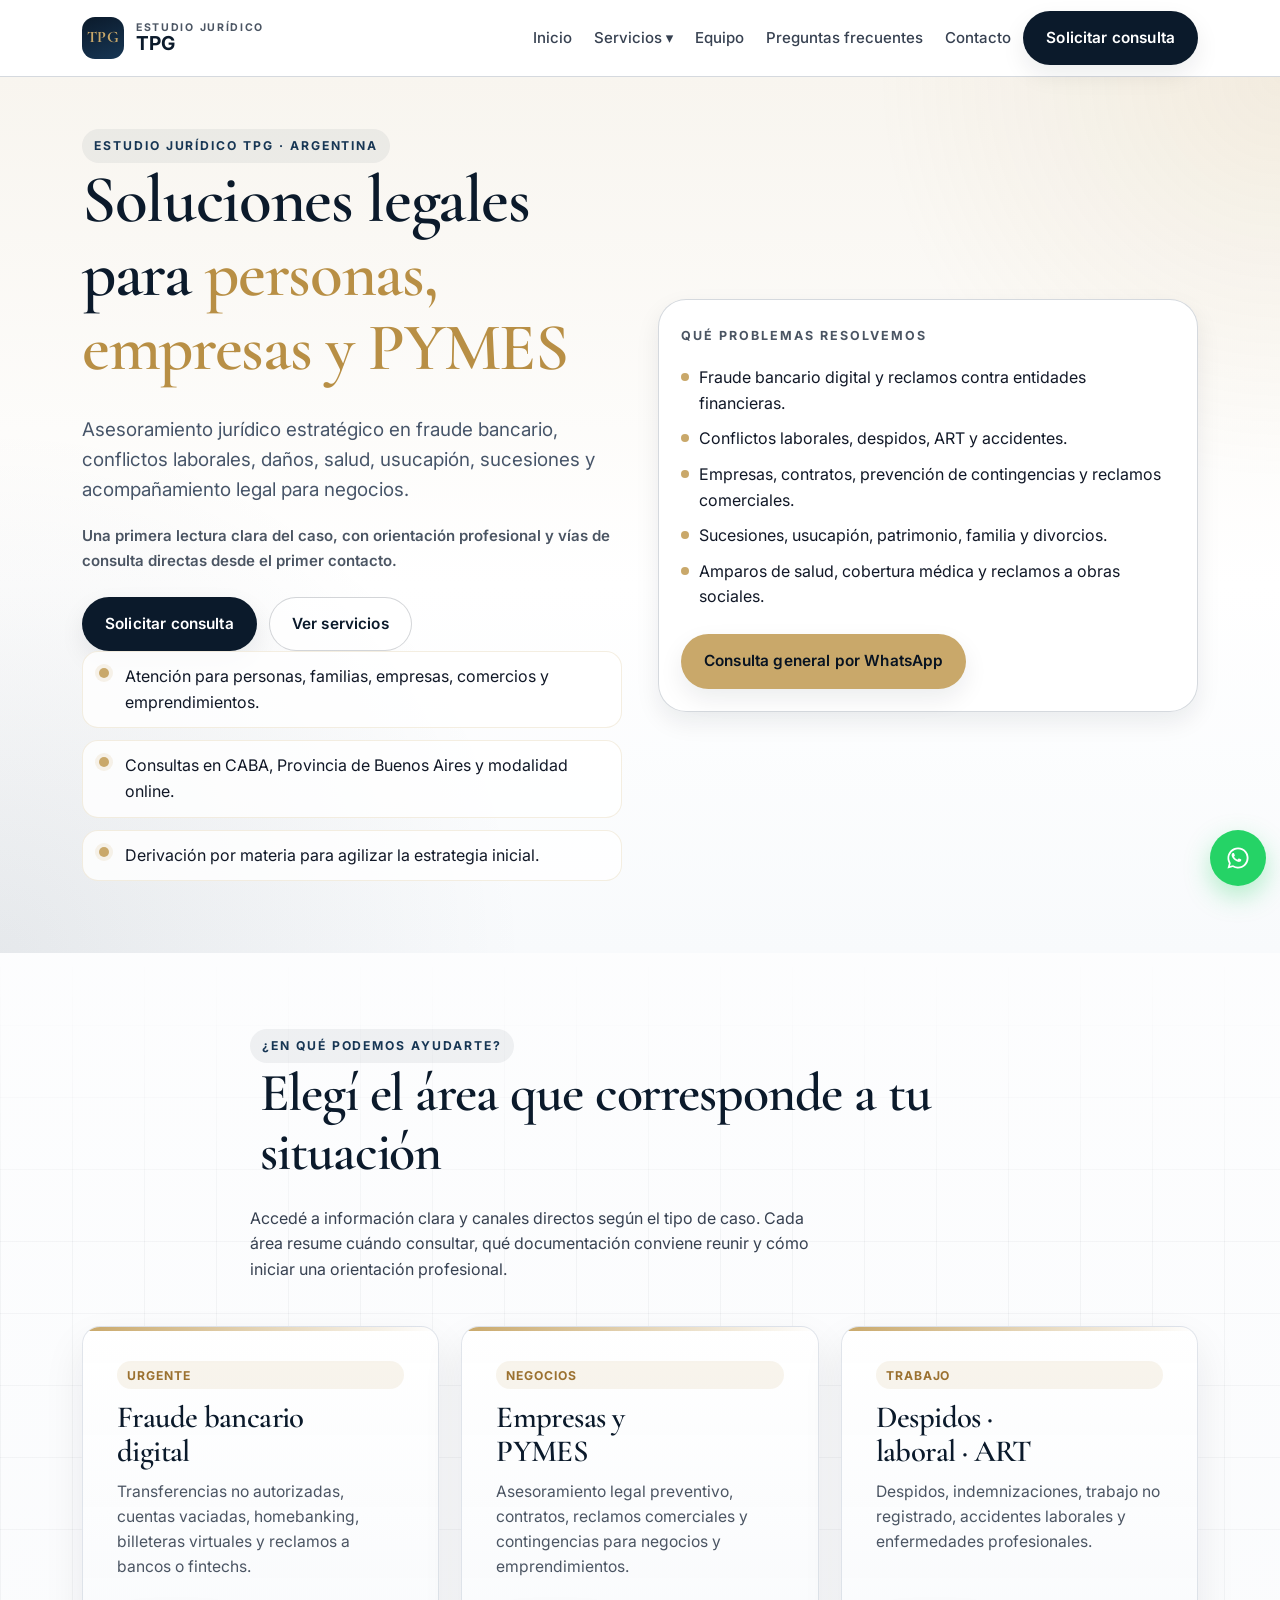
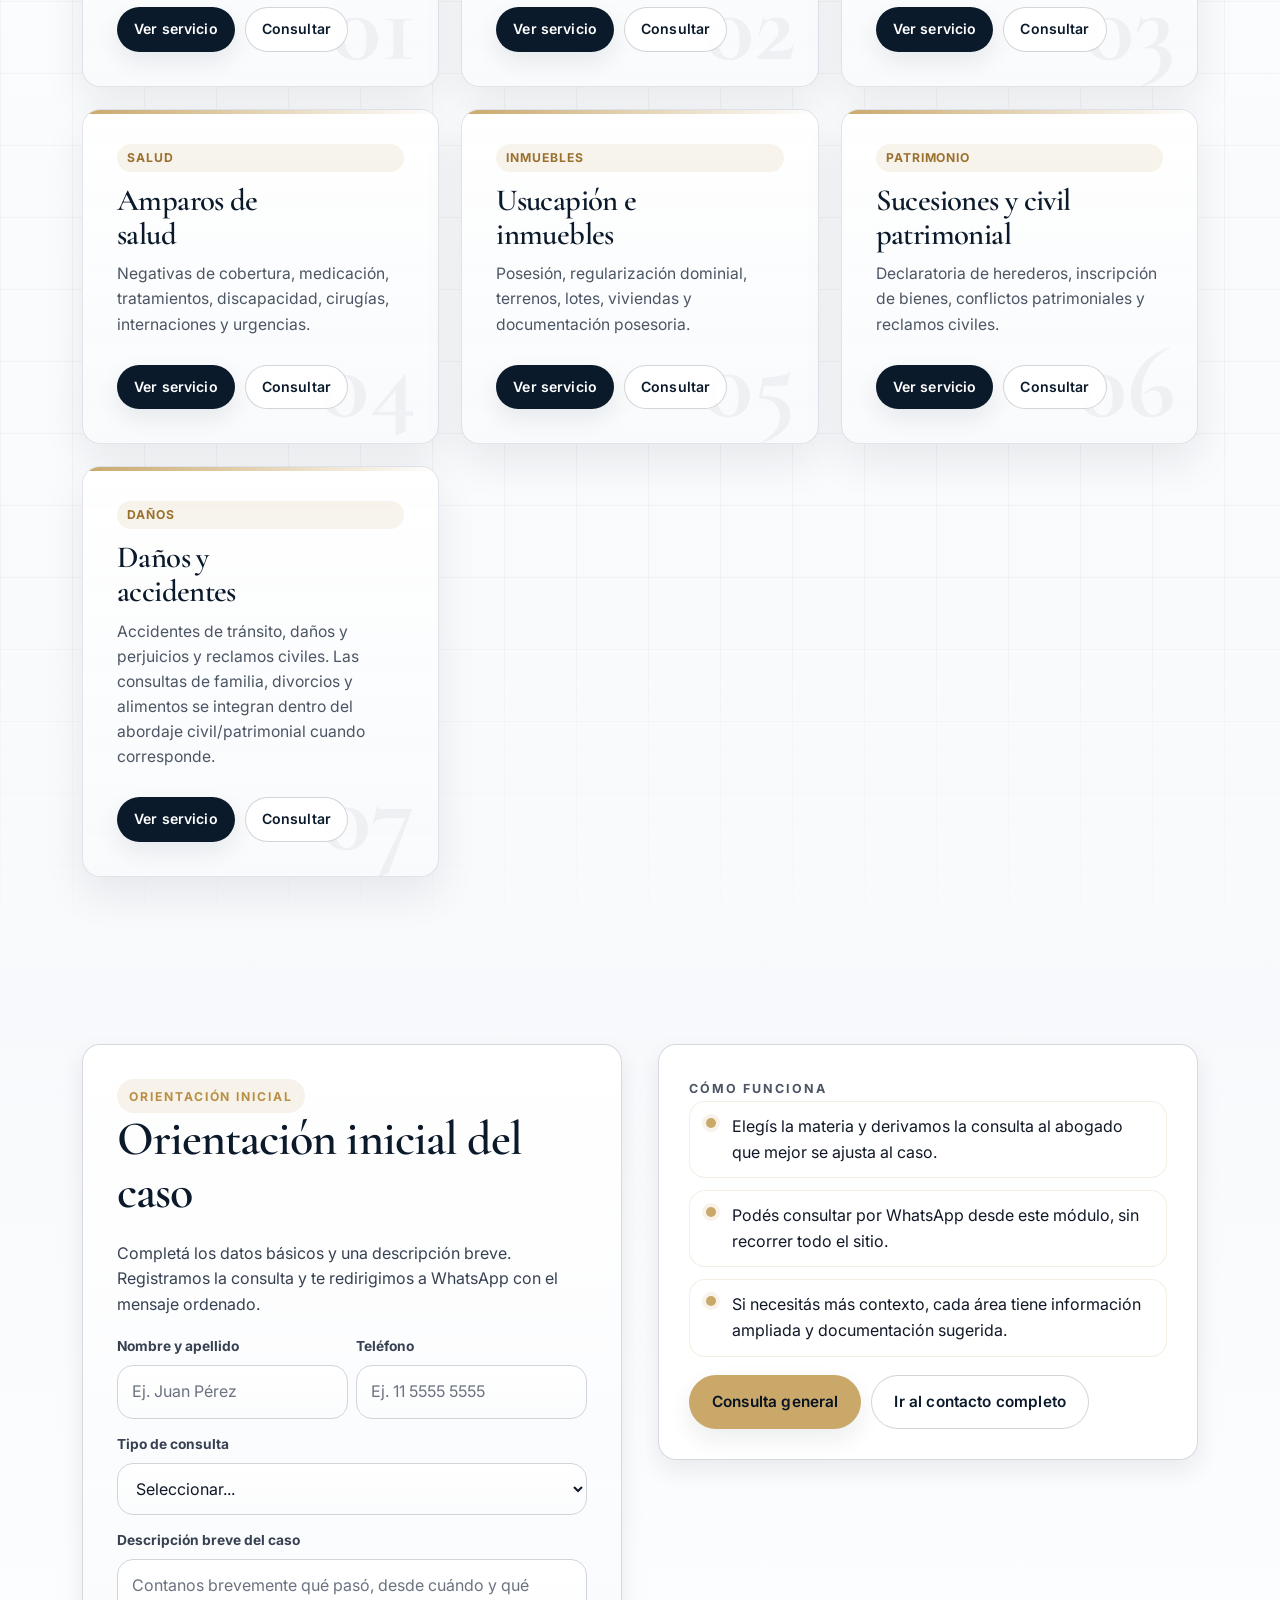
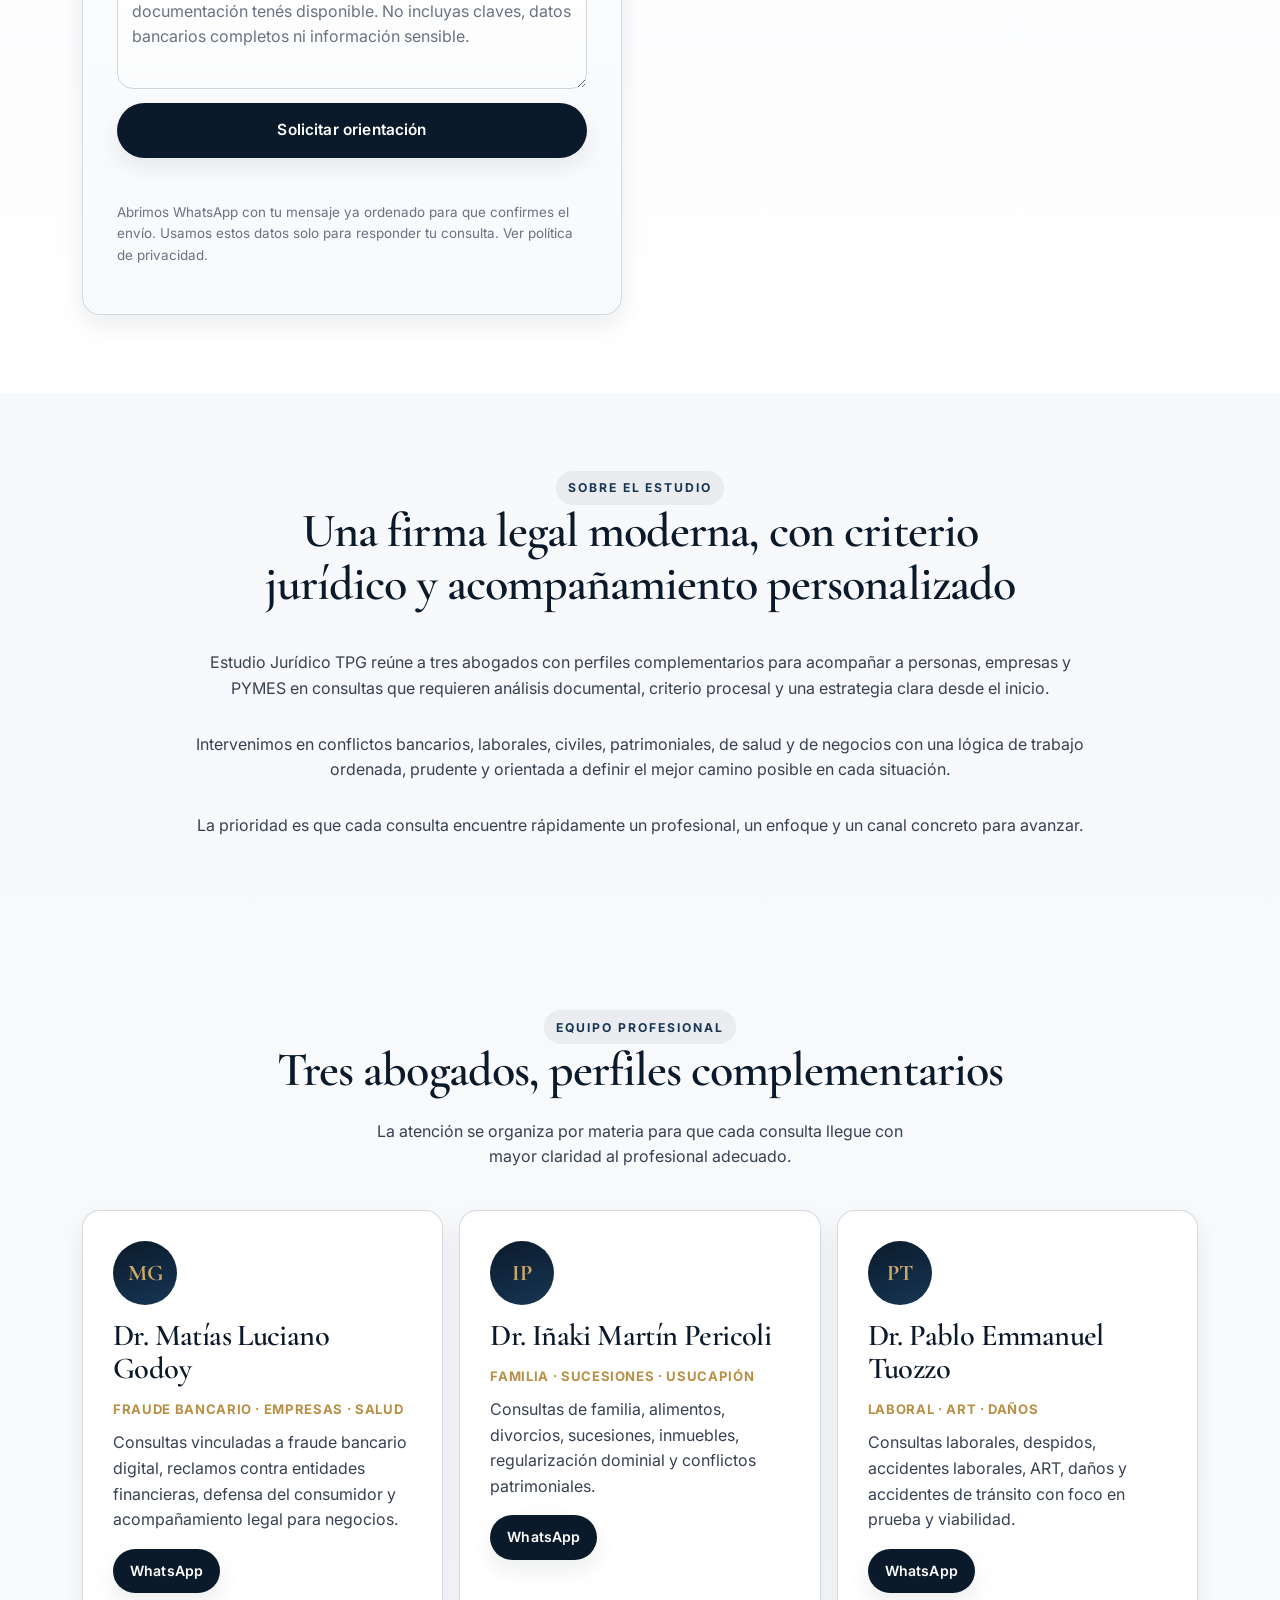
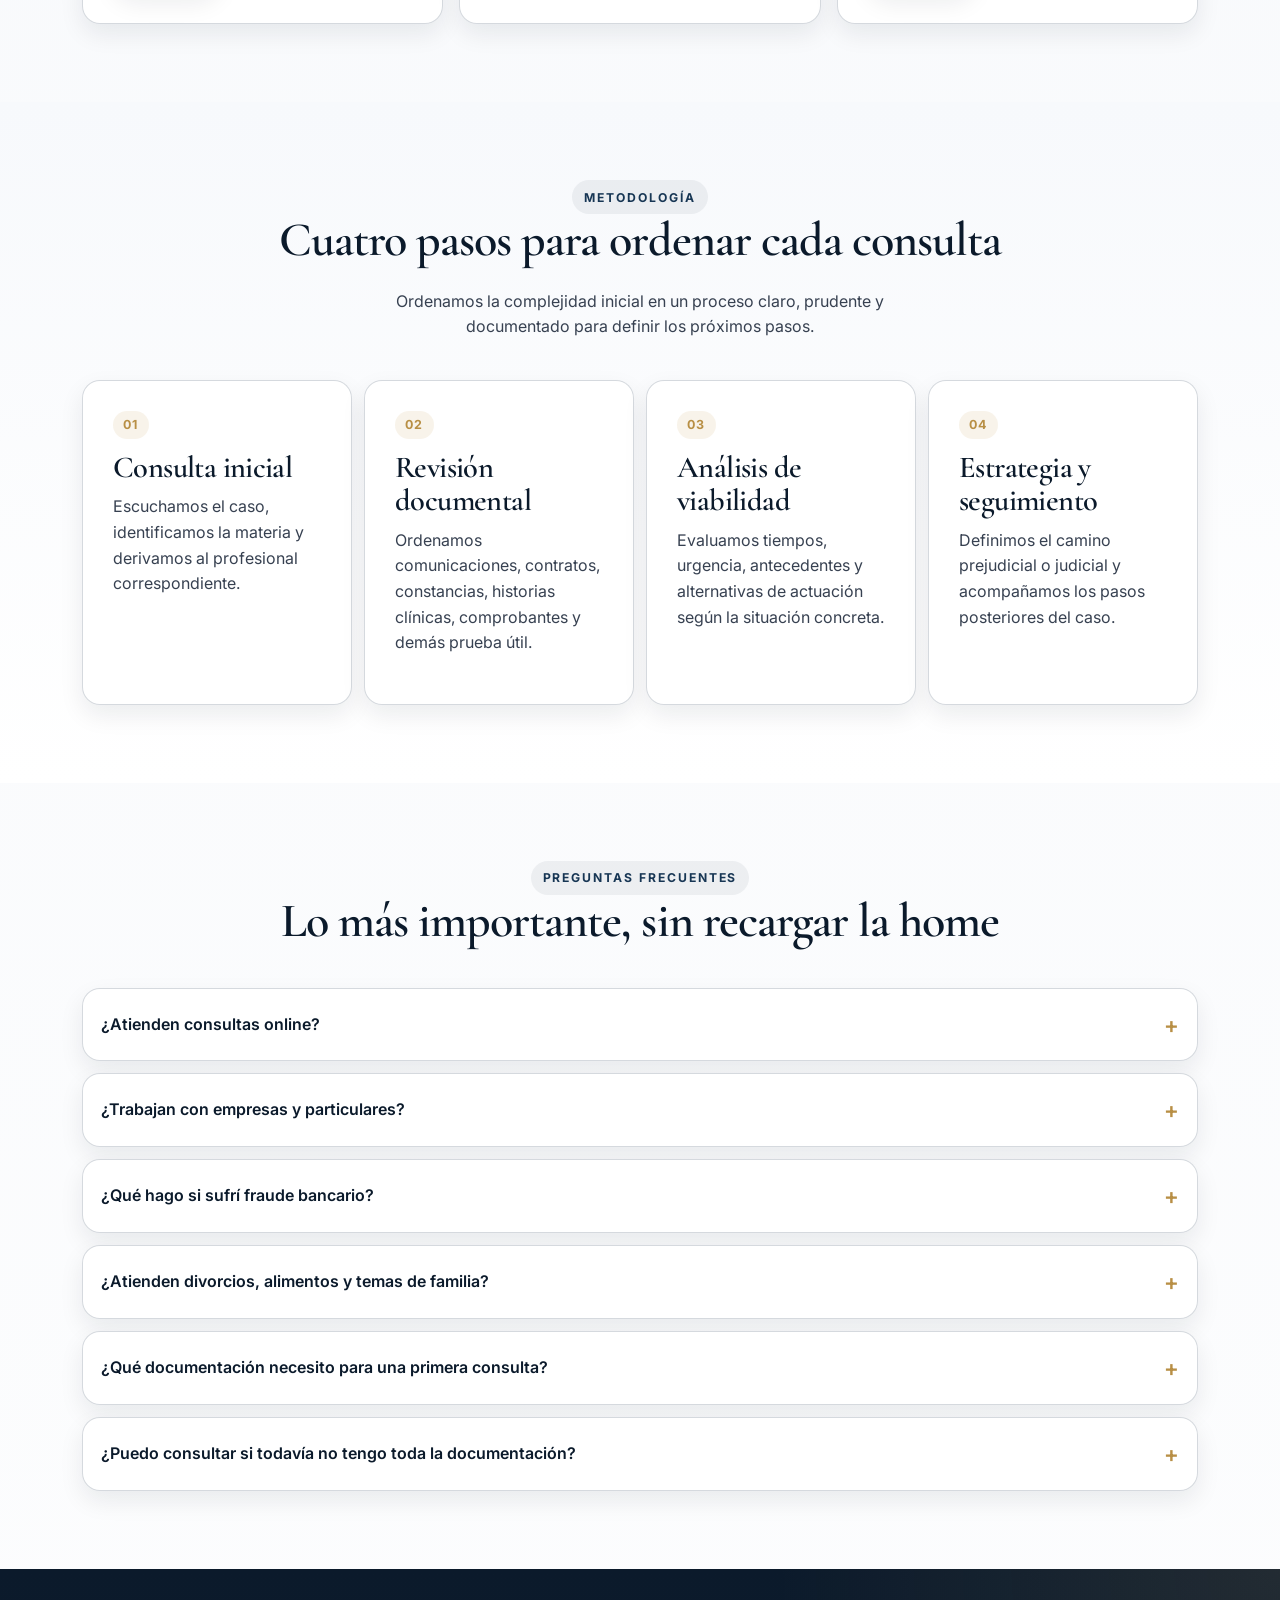
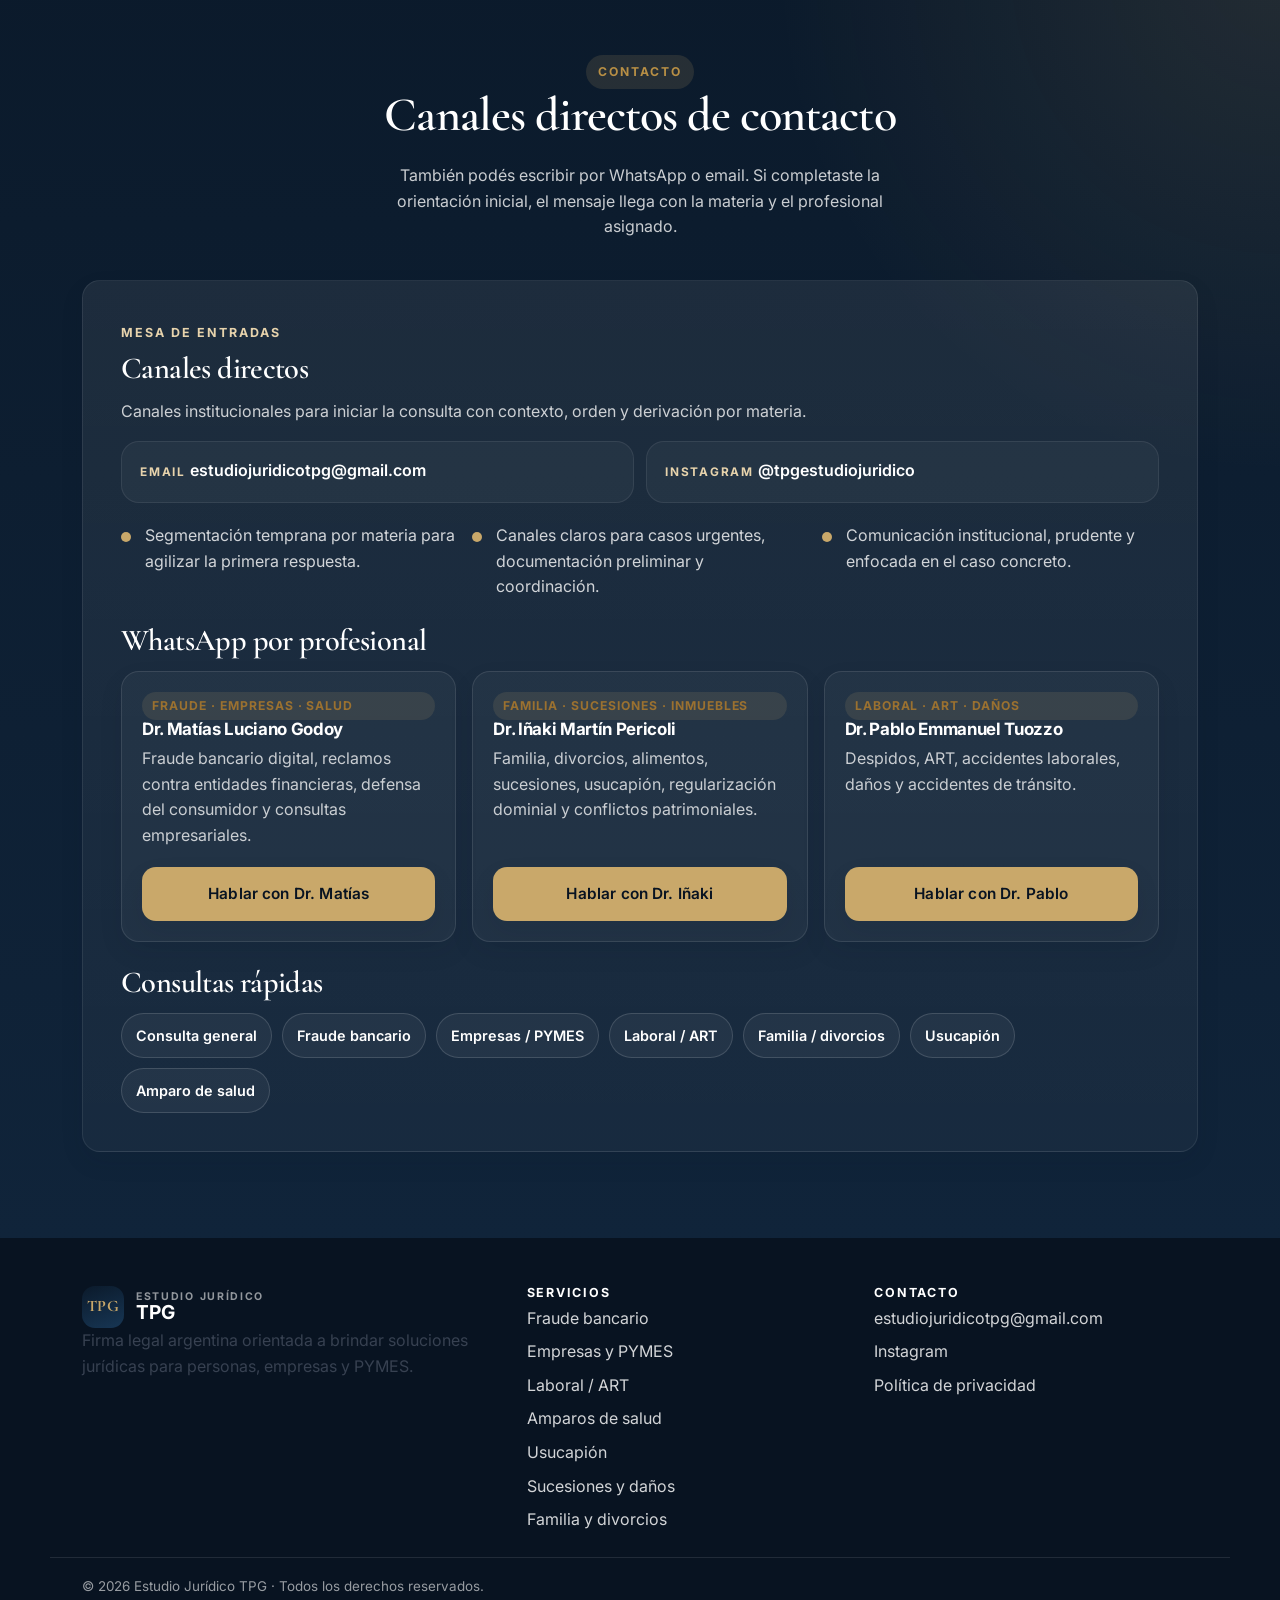
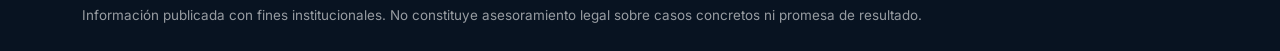
==== index.html @ 9a14d8e8 "Fix Pablo Tuozzo WhatsApp number" ====
<!doctype html>
<html lang="es-AR">
<head>
  <meta charset="utf-8" />
  <meta name="viewport" content="width=device-width, initial-scale=1, viewport-fit=cover" />
  <meta name="theme-color" content="#0b1a2b" />

  <title>Estudio Jurídico TPG | Soluciones legales para personas, empresas y PYMES</title>
  <meta name="description" content="Asesoramiento jurídico estratégico para empresas, fraude bancario digital, laboral, ART, salud, usucapión, sucesiones, daños y conflictos patrimoniales. Consultas por WhatsApp y formulario." />
  <link rel="canonical" href="https://www.estudiojuridicotpg.com.ar/" />

  <meta property="og:type" content="website" />
  <meta property="og:title" content="Estudio Jurídico TPG | Soluciones legales para personas, empresas y PYMES" />
  <meta property="og:description" content="Asesoramiento jurídico estratégico en fraude bancario, conflictos laborales, daños, salud, usucapión, sucesiones y acompañamiento legal para negocios." />
  <meta property="og:url" content="https://www.estudiojuridicotpg.com.ar/" />
  <meta property="og:site_name" content="Estudio Jurídico TPG" />
  <meta property="og:locale" content="es_AR" />
  <meta property="og:image" content="https://www.estudiojuridicotpg.com.ar/og-image.png" />
  <meta property="og:image:alt" content="Estudio Jurídico TPG, soluciones legales para personas, empresas y PYMES." />

  <meta name="twitter:card" content="summary_large_image" />
  <meta name="twitter:title" content="Estudio Jurídico TPG" />
  <meta name="twitter:description" content="Soluciones legales para personas, empresas y PYMES con atención clara y estratégica." />
  <meta name="twitter:image" content="https://www.estudiojuridicotpg.com.ar/og-image.png" />

  <link rel="icon" href="data:image/svg+xml,%3Csvg xmlns='http://www.w3.org/2000/svg' viewBox='0 0 64 64'%3E%3Crect width='64' height='64' rx='12' fill='%230b1a2b'/%3E%3Ctext x='50%25' y='54%25' text-anchor='middle' font-family='Georgia,serif' font-weight='700' font-size='28' fill='%23c9a86a'%3ETPG%3C/text%3E%3C/svg%3E" />

  <link rel="preconnect" href="https://fonts.googleapis.com" />
  <link rel="preconnect" href="https://fonts.gstatic.com" crossorigin />
  <link href="https://fonts.googleapis.com/css2?family=Cormorant+Garamond:wght@500;600;700&family=Inter:wght@400;500;600;700&display=swap" rel="stylesheet" />
  <link rel="stylesheet" href="styles.css" />

  <script type="application/ld+json">
  {
    "@context": "https://schema.org",
    "@type": "LegalService",
    "name": "Estudio Jurídico TPG",
    "url": "https://www.estudiojuridicotpg.com.ar/",
    "description": "Asesoramiento jurídico estratégico para personas, empresas y PYMES en fraude bancario digital, laboral, daños, salud, sucesiones, usucapión y conflictos patrimoniales.",
    "email": "estudiojuridicotpg@gmail.com",
    "telephone": "+5491155857623",
    "image": "https://www.estudiojuridicotpg.com.ar/og-image.png",
    "areaServed": [
      { "@type": "AdministrativeArea", "name": "Ciudad Autónoma de Buenos Aires" },
      { "@type": "AdministrativeArea", "name": "Provincia de Buenos Aires" }
    ],
    "sameAs": [
      "https://www.instagram.com/tpgestudiojuridico/",
      "https://www.instagram.com/dr.matiasgodoy/",
      "https://www.instagram.com/lexjuris.asociados/"
    ],
    "knowsAbout": [
      "Asesoramiento legal a empresas y PYMES",
      "Fraude bancario digital",
      "Laboral y ART",
      "Daños y perjuicios",
      "Accidentes de tránsito",
      "Sucesiones",
      "Usucapión",
      "Regularización dominial",
      "Amparos de salud",
      "Derecho civil patrimonial",
      "Derecho de familia",
      "Divorcios",
      "Régimen de alimentos"
    ],
    "employee": [
      {
        "@type": "Person",
        "name": "Matías Luciano Godoy",
        "jobTitle": "Abogado",
        "telephone": "+5491155857623"
      },
      {
        "@type": "Person",
        "name": "Iñaki Martín Pericoli",
        "jobTitle": "Abogado",
        "telephone": "+5491160231009"
      },
      {
        "@type": "Person",
        "name": "Pablo Emmanuel Tuozzo",
        "jobTitle": "Abogado",
        "telephone": "+5491154825455"
      }
    ]
  }
  </script>

  <script type="application/ld+json">
  {
    "@context": "https://schema.org",
    "@type": "FAQPage",
    "mainEntity": [
      {
        "@type": "Question",
        "name": "¿Atienden consultas online?",
        "acceptedAnswer": {
          "@type": "Answer",
          "text": "Sí. El estudio atiende consultas online para evaluar la situación, ordenar la documentación inicial y definir los pasos siguientes según cada caso."
        }
      },
      {
        "@type": "Question",
        "name": "¿Trabajan con empresas y particulares?",
        "acceptedAnswer": {
          "@type": "Answer",
          "text": "Sí. Estudio Jurídico TPG acompaña a empresas, PYMES, emprendedores y particulares en conflictos patrimoniales, bancarios, laborales, de salud y civiles."
        }
      },
      {
        "@type": "Question",
        "name": "¿Puedo consultar si me vaciaron la cuenta o tuve transferencias no autorizadas?",
        "acceptedAnswer": {
          "@type": "Answer",
          "text": "Sí. En casos de fraude bancario digital conviene actuar con rapidez, preservar evidencia y revisar la estrategia de reclamo según la entidad interviniente."
        }
      },
      {
        "@type": "Question",
        "name": "¿Qué documentación conviene reunir para una primera consulta?",
        "acceptedAnswer": {
          "@type": "Answer",
          "text": "Depende de la materia. En general conviene reunir constancias, comunicaciones, recibos, contratos, historias clínicas, resúmenes bancarios, fotos, presupuestos y cualquier prueba útil para reconstruir los hechos."
        }
      },
      {
        "@type": "Question",
        "name": "¿Atienden temas de familia, divorcios y alimentos?",
        "acceptedAnswer": {
          "@type": "Answer",
          "text": "Sí. El estudio interviene en divorcios, régimen de alimentos, cuidado personal, régimen de comunicación y conflictos patrimoniales vinculados a relaciones familiares."
        }
      },
      {
        "@type": "Question",
        "name": "¿Cómo se inicia una consulta?",
        "acceptedAnswer": {
          "@type": "Answer",
          "text": "Podés escribir por WhatsApp o completar la orientación inicial del caso. El estudio deriva cada consulta al profesional que mejor se ajusta a la materia."
        }
      }
    ]
  }
  </script>
</head>
<body>
  <a class="skip-link" href="#main">Saltar al contenido</a>

  <header class="site-header" id="top">
    <div class="container header__inner">
      <a href="/" class="brand" aria-label="Estudio Jurídico TPG - Inicio">
        <span class="brand__mark" aria-hidden="true">TPG</span>
        <span class="brand__text">
          <strong>Estudio Jurídico</strong>
          <em>TPG</em>
        </span>
      </a>

      <nav class="nav" aria-label="Navegación principal">
        <ul class="nav__list">
          <li><a href="/">Inicio</a></li>
          <li class="has-dropdown">
            <a href="#servicios" aria-haspopup="true">Servicios <span aria-hidden="true">▾</span></a>
            <ul class="dropdown" role="menu">
              <li><a href="/fraude-bancario.html" role="menuitem">Fraude bancario</a></li>
              <li><a href="/empresas.html" role="menuitem">Empresas y PYMES</a></li>
              <li><a href="/laboral-art.html" role="menuitem">Laboral / ART</a></li>
              <li><a href="/amparos-salud.html" role="menuitem">Amparos de salud</a></li>
              <li><a href="/usucapion.html" role="menuitem">Usucapión</a></li>
              <li><a href="/sucesiones-danos.html" role="menuitem">Sucesiones y daños</a></li>
              <li><a href="/familia-divorcios.html" role="menuitem">Familia y divorcios</a></li>
            </ul>
          </li>
          <li><a href="#equipo">Equipo</a></li>
          <li><a href="#faq">Preguntas frecuentes</a></li>
          <li><a href="#contacto">Contacto</a></li>
        </ul>
      </nav>

      <a class="btn btn--primary header__cta" href="#consulta-rapida">Solicitar consulta</a>

      <button class="nav__toggle" id="navToggle" aria-controls="mobileNav" aria-expanded="false" aria-label="Abrir menú">
        <span></span><span></span><span></span>
      </button>
    </div>

    <button class="mobile-nav__backdrop" id="mobileNavBackdrop" hidden tabindex="-1" aria-hidden="true"></button>

    <div class="mobile-nav" id="mobileNav" hidden role="dialog" aria-modal="true" aria-label="Menú principal móvil">
      <div class="mobile-nav__head">
        <p class="mobile-nav__eyebrow">Navegación</p>
        <button class="mobile-nav__close" id="mobileNavClose" type="button" aria-label="Cerrar menú">
          <span aria-hidden="true">×</span>
        </button>
      </div>
      <ul class="mobile-nav__list">
        <li><a href="/">Inicio</a></li>
        <li><a href="#servicios">Servicios</a></li>
        <li><a href="/fraude-bancario.html">Fraude bancario</a></li>
        <li><a href="/empresas.html">Empresas</a></li>
        <li><a href="/laboral-art.html">Laboral / ART</a></li>
        <li><a href="/amparos-salud.html">Salud</a></li>
        <li><a href="#equipo">Equipo</a></li>
        <li><a href="#faq">Preguntas frecuentes</a></li>
        <li><a href="#contacto">Contacto</a></li>
      </ul>
      <div class="mobile-nav__actions">
        <a class="btn btn--primary btn--block" href="#consulta-rapida">Solicitar consulta</a>
        <a class="btn btn--ghost btn--block" href="https://wa.me/5491155857623?text=Hola%2C%20quiero%20hacer%20una%20consulta%20general%20con%20Estudio%20Jur%C3%ADdico%20TPG." target="_blank" rel="noopener">WhatsApp general</a>
      </div>
    </div>
  </header>

  <main id="main">
    <section class="hero" aria-labelledby="hero-title">
      <div class="hero__bg" aria-hidden="true"></div>
      <div class="container hero__grid">
        <div class="hero__content reveal">
          <span class="eyebrow">Estudio Jurídico TPG · Argentina</span>
          <h1 id="hero-title" class="display">Soluciones legales para <span class="accent">personas, empresas y PYMES</span></h1>
          <p class="lead">Asesoramiento jurídico estratégico en fraude bancario, conflictos laborales, daños, salud, usucapión, sucesiones y acompañamiento legal para negocios.</p>
          <p class="hero__context">Una primera lectura clara del caso, con orientación profesional y vías de consulta directas desde el primer contacto.</p>
          <div class="hero__cta">
            <a class="btn btn--primary" href="#consulta-rapida">Solicitar consulta</a>
            <a class="btn btn--ghost" href="#servicios">Ver servicios</a>
          </div>
          <ul class="hero__points" aria-label="Puntos de valor del estudio">
            <li>Atención para personas, familias, empresas, comercios y emprendimientos.</li>
            <li>Consultas en CABA, Provincia de Buenos Aires y modalidad online.</li>
            <li>Derivación por materia para agilizar la estrategia inicial.</li>
          </ul>
        </div>

        <aside class="hero__card reveal" aria-label="Áreas principales del estudio">
          <span class="card__title">Qué problemas resolvemos</span>
          <ul class="card__list">
            <li><span class="dot"></span> Fraude bancario digital y reclamos contra entidades financieras.</li>
            <li><span class="dot"></span> Conflictos laborales, despidos, ART y accidentes.</li>
            <li><span class="dot"></span> Empresas, contratos, prevención de contingencias y reclamos comerciales.</li>
            <li><span class="dot"></span> Sucesiones, usucapión, patrimonio, familia y divorcios.</li>
            <li><span class="dot"></span> Amparos de salud, cobertura médica y reclamos a obras sociales.</li>
          </ul>
          <div class="hero__cta">
            <a class="btn btn--gold btn--block" href="https://wa.me/5491155857623?text=Hola%2C%20quiero%20hacer%20una%20consulta%20general%20con%20Estudio%20Jur%C3%ADdico%20TPG." target="_blank" rel="noopener">Consulta general por WhatsApp</a>
          </div>
        </aside>
      </div>
    </section>

    <section id="servicios" class="section" aria-labelledby="segment-title">
      <div class="container">
        <header class="section__header reveal">
          <span class="eyebrow">¿En qué podemos ayudarte?</span>
          <h2 id="segment-title">Elegí el área que corresponde a tu situación</h2>
          <p>Accedé a información clara y canales directos según el tipo de caso. Cada área resume cuándo consultar, qué documentación conviene reunir y cómo iniciar una orientación profesional.</p>
        </header>

        <div class="segment-grid">
          <article class="segment-card reveal">
            <span class="service-card__meta">Urgente</span>
            <h3>Fraude bancario digital</h3>
            <p>Transferencias no autorizadas, cuentas vaciadas, homebanking, billeteras virtuales y reclamos a bancos o fintechs.</p>
            <div class="segment-card__actions">
              <a class="btn btn--primary btn--sm" href="/fraude-bancario.html">Ver servicio</a>
              <a class="btn btn--ghost btn--sm" href="https://wa.me/5491155857623?text=Hola%2C%20quiero%20hacer%20una%20consulta%20por%20fraude%20bancario%20digital%20con%20Estudio%20Jur%C3%ADdico%20TPG." target="_blank" rel="noopener">Consultar</a>
            </div>
          </article>

          <article class="segment-card reveal">
            <span class="service-card__meta">Negocios</span>
            <h3>Empresas y PYMES</h3>
            <p>Asesoramiento legal preventivo, contratos, reclamos comerciales y contingencias para negocios y emprendimientos.</p>
            <div class="segment-card__actions">
              <a class="btn btn--primary btn--sm" href="/empresas.html">Ver servicio</a>
              <a class="btn btn--ghost btn--sm" href="https://wa.me/5491155857623?text=Hola%2C%20quiero%20hacer%20una%20consulta%20por%20asesoramiento%20legal%20para%20empresa%20o%20PYME." target="_blank" rel="noopener">Consultar</a>
            </div>
          </article>

          <article class="segment-card reveal">
            <span class="service-card__meta">Trabajo</span>
            <h3>Despidos · laboral · ART</h3>
            <p>Despidos, indemnizaciones, trabajo no registrado, accidentes laborales y enfermedades profesionales.</p>
            <div class="segment-card__actions">
              <a class="btn btn--primary btn--sm" href="/laboral-art.html">Ver servicio</a>
              <a class="btn btn--ghost btn--sm" href="https://wa.me/5491154825455?text=Hola%2C%20quiero%20hacer%20una%20consulta%20por%20laboral%2C%20despido%20o%20ART%20con%20Estudio%20Jur%C3%ADdico%20TPG." target="_blank" rel="noopener">Consultar</a>
            </div>
          </article>

          <article class="segment-card reveal">
            <span class="service-card__meta">Salud</span>
            <h3>Amparos de salud</h3>
            <p>Negativas de cobertura, medicación, tratamientos, discapacidad, cirugías, internaciones y urgencias.</p>
            <div class="segment-card__actions">
              <a class="btn btn--primary btn--sm" href="/amparos-salud.html">Ver servicio</a>
              <a class="btn btn--ghost btn--sm" href="https://wa.me/5491155857623?text=Hola%2C%20quiero%20hacer%20una%20consulta%20por%20amparo%20de%20salud%20con%20Estudio%20Jur%C3%ADdico%20TPG." target="_blank" rel="noopener">Consultar</a>
            </div>
          </article>

          <article class="segment-card reveal">
            <span class="service-card__meta">Inmuebles</span>
            <h3>Usucapión e inmuebles</h3>
            <p>Posesión, regularización dominial, terrenos, lotes, viviendas y documentación posesoria.</p>
            <div class="segment-card__actions">
              <a class="btn btn--primary btn--sm" href="/usucapion.html">Ver servicio</a>
              <a class="btn btn--ghost btn--sm" href="https://wa.me/5491160231009?text=Hola%2C%20quiero%20hacer%20una%20consulta%20por%20usucapi%C3%B3n%20o%20inmuebles%20con%20Estudio%20Jur%C3%ADdico%20TPG." target="_blank" rel="noopener">Consultar</a>
            </div>
          </article>

          <article class="segment-card reveal">
            <span class="service-card__meta">Patrimonio</span>
            <h3>Sucesiones y civil patrimonial</h3>
            <p>Declaratoria de herederos, inscripción de bienes, conflictos patrimoniales y reclamos civiles.</p>
            <div class="segment-card__actions">
              <a class="btn btn--primary btn--sm" href="/sucesiones-danos.html">Ver servicio</a>
              <a class="btn btn--ghost btn--sm" href="https://wa.me/5491160231009?text=Hola%2C%20quiero%20hacer%20una%20consulta%20por%20sucesiones%20o%20tema%20patrimonial%20con%20Estudio%20Jur%C3%ADdico%20TPG." target="_blank" rel="noopener">Consultar</a>
            </div>
          </article>

          <article class="segment-card reveal">
            <span class="service-card__meta">Daños</span>
            <h3>Daños y accidentes</h3>
            <p>Accidentes de tránsito, daños y perjuicios y reclamos civiles. Las consultas de familia, divorcios y alimentos se integran dentro del abordaje civil/patrimonial cuando corresponde.</p>
            <div class="segment-card__actions">
              <a class="btn btn--primary btn--sm" href="/sucesiones-danos.html">Ver servicio</a>
              <a class="btn btn--ghost btn--sm" href="https://wa.me/5491154825455?text=Hola%2C%20quiero%20hacer%20una%20consulta%20por%20da%C3%B1os%20o%20accidente%20con%20Estudio%20Jur%C3%ADdico%20TPG." target="_blank" rel="noopener">Consultar</a>
            </div>
          </article>
        </div>
      </div>
    </section>

    <section id="consulta-rapida" class="section section--alt" aria-labelledby="quick-form-title">
      <div class="container split">
        <div class="quick-form reveal">
          <div class="quick-form__header">
            <span class="eyebrow eyebrow--gold">Orientación inicial</span>
            <h2 id="quick-form-title">Orientación inicial del caso</h2>
            <p>Completá los datos básicos y una descripción breve. Registramos la consulta y te redirigimos a WhatsApp con el mensaje ordenado.</p>
          </div>

          <form class="js-contact-form" data-origin="Web estudiojuridicotpg.com.ar · orientación inicial" data-require-message="true" aria-label="Orientación inicial del caso">
            <input type="hidden" name="origen" value="Web estudiojuridicotpg.com.ar · orientación inicial" />
            <div class="field-row">
              <div class="field">
                <label for="q-nombre">Nombre y apellido</label>
                <input id="q-nombre" name="nombre" type="text" autocomplete="name" placeholder="Ej. Juan Pérez" required />
              </div>
              <div class="field">
                <label for="q-tel">Teléfono</label>
                <input id="q-tel" name="telefono" type="tel" autocomplete="tel" inputmode="tel" placeholder="Ej. 11 5555 5555" required />
              </div>
            </div>
            <div class="field">
              <label for="q-tipo">Tipo de consulta</label>
              <select id="q-tipo" name="tipo" required>
                <option value="">Seleccionar...</option>
                <option>Fraude bancario</option>
                <option>Empresas / PYMES</option>
                <option>Despidos / laboral / ART</option>
                <option>Amparos de salud</option>
                <option>Usucapión / inmuebles</option>
                <option>Sucesiones / civil patrimonial</option>
                <option>Daños / accidentes</option>
                <option>Familia / divorcios</option>
                <option>Otro</option>
              </select>
            </div>
            <div class="field">
              <label for="q-msg">Descripción breve del caso</label>
              <textarea id="q-msg" name="mensaje" rows="4" placeholder="Contanos brevemente qué pasó, desde cuándo y qué documentación tenés disponible. No incluyas claves, datos bancarios completos ni información sensible." required></textarea>
            </div>
            <button class="btn btn--primary btn--block" type="submit">Solicitar orientación</button>
            <p class="form-status" role="status" aria-live="polite"></p>
            <p class="form-note">Abrimos WhatsApp con tu mensaje ya ordenado para que confirmes el envío. Usamos estos datos solo para responder tu consulta. Ver <a href="/privacidad.html">política de privacidad</a>.</p>
          </form>
        </div>

        <aside class="page-hero__card reveal">
          <span class="card__title">Cómo funciona</span>
          <ul class="list-check">
            <li>Elegís la materia y derivamos la consulta al abogado que mejor se ajusta al caso.</li>
            <li>Podés consultar por WhatsApp desde este módulo, sin recorrer todo el sitio.</li>
            <li>Si necesitás más contexto, cada área tiene información ampliada y documentación sugerida.</li>
          </ul>
          <div class="page-cta__actions">
            <a class="btn btn--gold" href="https://wa.me/5491155857623?text=Hola%2C%20quiero%20hacer%20una%20consulta%20general%20con%20Estudio%20Jur%C3%ADdico%20TPG." target="_blank" rel="noopener">Consulta general</a>
            <a class="btn btn--ghost" href="#contacto">Ir al contacto completo</a>
          </div>
        </aside>
      </div>
    </section>

    <section id="estudio" class="section" aria-labelledby="estudio-title">
      <div class="container">
        <header class="section__header reveal">
          <span class="eyebrow">Sobre el estudio</span>
          <h2 id="estudio-title">Una firma legal moderna, con criterio jurídico y acompañamiento personalizado</h2>
        </header>
        <div class="about-compact reveal">
          <p>Estudio Jurídico TPG reúne a tres abogados con perfiles complementarios para acompañar a personas, empresas y PYMES en consultas que requieren análisis documental, criterio procesal y una estrategia clara desde el inicio.</p>
          <p>Intervenimos en conflictos bancarios, laborales, civiles, patrimoniales, de salud y de negocios con una lógica de trabajo ordenada, prudente y orientada a definir el mejor camino posible en cada situación.</p>
          <p>La prioridad es que cada consulta encuentre rápidamente un profesional, un enfoque y un canal concreto para avanzar.</p>
        </div>
      </div>
    </section>

    <section class="section section--alt" aria-labelledby="home-services-title" hidden>
      <div class="container">
        <header class="section__header reveal">
          <span class="eyebrow">Servicios resumidos</span>
          <h2 id="home-services-title">Servicios organizados para orientar tu consulta</h2>
          <p>La información se organiza por materia para que puedas identificar el área adecuada, revisar documentación útil y acceder a un canal directo.</p>
        </header>

        <div class="services-grid">
          <article class="service-card reveal">
            <span class="service-card__meta">Negocios</span>
            <h3>Asesoramiento para empresas y PYMES</h3>
            <p>Contratos, prevención de conflictos, defensa del consumidor, reclamos comerciales y acompañamiento legal externo.</p>
            <div class="service-card__actions">
              <a class="btn btn--primary btn--sm" href="/empresas.html">Ver página</a>
            </div>
          </article>

          <article class="service-card reveal">
            <span class="service-card__meta">Urgencias</span>
            <h3>Fraude bancario, salud y laboral</h3>
            <p>Materias donde el tiempo y la prueba importan desde el primer momento y conviene activar rápido la consulta.</p>
            <div class="service-card__actions">
              <a class="btn btn--primary btn--sm" href="/fraude-bancario.html">Fraude bancario</a>
              <a class="btn btn--ghost btn--sm" href="/amparos-salud.html">Salud</a>
            </div>
          </article>

          <article class="service-card reveal">
            <span class="service-card__meta">Patrimonio</span>
            <h3>Sucesiones, inmuebles y familia</h3>
            <p>Consultas patrimoniales y familiares que requieren ordenar documentación, tiempos y estrategia antes de avanzar.</p>
            <div class="service-card__actions">
              <a class="btn btn--primary btn--sm" href="/sucesiones-danos.html">Sucesiones y daños</a>
              <a class="btn btn--ghost btn--sm" href="/familia-divorcios.html">Familia</a>
            </div>
          </article>
        </div>
      </div>
    </section>

    <section id="equipo" class="section" aria-labelledby="equipo-title">
      <div class="container">
        <header class="section__header reveal">
          <span class="eyebrow">Equipo profesional</span>
          <h2 id="equipo-title">Tres abogados, perfiles complementarios</h2>
          <p>La atención se organiza por materia para que cada consulta llegue con mayor claridad al profesional adecuado.</p>
        </header>

        <div class="team">
          <article class="team__card reveal">
            <div class="team__avatar" aria-hidden="true">MG</div>
            <h3>Dr. Matías Luciano Godoy</h3>
            <p class="team__role">Fraude bancario · Empresas · Salud</p>
            <p>Consultas vinculadas a fraude bancario digital, reclamos contra entidades financieras, defensa del consumidor y acompañamiento legal para negocios.</p>
            <div class="team__links">
              <a class="btn btn--primary btn--sm" href="https://wa.me/5491155857623?text=Hola%20Dr.%20Mat%C3%ADas%2C%20quiero%20hacer%20una%20consulta%20legal%20con%20Estudio%20Jur%C3%ADdico%20TPG." target="_blank" rel="noopener">WhatsApp</a>
            </div>
          </article>

          <article class="team__card reveal">
            <div class="team__avatar" aria-hidden="true">IP</div>
            <h3>Dr. Iñaki Martín Pericoli</h3>
            <p class="team__role">Familia · Sucesiones · Usucapión</p>
            <p>Consultas de familia, alimentos, divorcios, sucesiones, inmuebles, regularización dominial y conflictos patrimoniales.</p>
            <div class="team__links">
              <a class="btn btn--primary btn--sm" href="https://wa.me/5491160231009?text=Hola%20Dr.%20I%C3%B1aki%2C%20quiero%20hacer%20una%20consulta%20legal%20con%20Estudio%20Jur%C3%ADdico%20TPG." target="_blank" rel="noopener">WhatsApp</a>
            </div>
          </article>

          <article class="team__card reveal">
            <div class="team__avatar" aria-hidden="true">PT</div>
            <h3>Dr. Pablo Emmanuel Tuozzo</h3>
            <p class="team__role">Laboral · ART · Daños</p>
            <p>Consultas laborales, despidos, accidentes laborales, ART, daños y accidentes de tránsito con foco en prueba y viabilidad.</p>
            <div class="team__links">
              <a class="btn btn--primary btn--sm" href="https://wa.me/5491154825455?text=Hola%20Dr.%20Pablo%2C%20quiero%20hacer%20una%20consulta%20legal%20con%20Estudio%20Jur%C3%ADdico%20TPG." target="_blank" rel="noopener">WhatsApp</a>
            </div>
          </article>
        </div>
      </div>
    </section>

    <section class="section section--alt" aria-labelledby="metodo-title">
      <div class="container">
        <header class="section__header reveal">
          <span class="eyebrow">Metodología</span>
          <h2 id="metodo-title">Cuatro pasos para ordenar cada consulta</h2>
          <p>Ordenamos la complejidad inicial en un proceso claro, prudente y documentado para definir los próximos pasos.</p>
        </header>

        <div class="method-steps">
          <article class="method-card reveal">
            <span class="method-card__num">01</span>
            <h3>Consulta inicial</h3>
            <p>Escuchamos el caso, identificamos la materia y derivamos al profesional correspondiente.</p>
          </article>
          <article class="method-card reveal">
            <span class="method-card__num">02</span>
            <h3>Revisión documental</h3>
            <p>Ordenamos comunicaciones, contratos, constancias, historias clínicas, comprobantes y demás prueba útil.</p>
          </article>
          <article class="method-card reveal">
            <span class="method-card__num">03</span>
            <h3>Análisis de viabilidad</h3>
            <p>Evaluamos tiempos, urgencia, antecedentes y alternativas de actuación según la situación concreta.</p>
          </article>
          <article class="method-card reveal">
            <span class="method-card__num">04</span>
            <h3>Estrategia y seguimiento</h3>
            <p>Definimos el camino prejudicial o judicial y acompañamos los pasos posteriores del caso.</p>
          </article>
        </div>
      </div>
    </section>

    <section id="faq" class="section" aria-labelledby="faq-title">
      <div class="container">
        <header class="section__header reveal">
          <span class="eyebrow">Preguntas frecuentes</span>
          <h2 id="faq-title">Lo más importante, sin recargar la home</h2>
        </header>

        <div class="faq reveal">
          <details>
            <summary>¿Atienden consultas online?</summary>
            <p>Sí. El estudio puede atender consultas online para ordenar la documentación inicial y definir los pasos siguientes según la materia.</p>
          </details>
          <details>
            <summary>¿Trabajan con empresas y particulares?</summary>
            <p>Sí. Se atienden consultas de empresas, PYMES, emprendimientos, comercios y particulares en conflictos patrimoniales, bancarios, laborales, de salud y civiles.</p>
          </details>
          <details>
            <summary>¿Qué hago si sufrí fraude bancario?</summary>
            <p>Conviene preservar evidencia, revisar rápidamente las operaciones y contactar al estudio para ordenar el reclamo según la entidad y el tipo de maniobra.</p>
          </details>
          <details>
            <summary>¿Atienden divorcios, alimentos y temas de familia?</summary>
            <p>Sí. Se interviene en divorcios, régimen de alimentos, cuidado personal, régimen de comunicación y conflictos patrimoniales vinculados a la familia.</p>
          </details>
          <details>
            <summary>¿Qué documentación necesito para una primera consulta?</summary>
            <p>Depende del caso. En general conviene reunir comunicaciones, contratos, recibos, historias clínicas, resúmenes, fotos o cualquier constancia vinculada con los hechos.</p>
          </details>
          <details>
            <summary>¿Puedo consultar si todavía no tengo toda la documentación?</summary>
            <p>Sí. La primera consulta también sirve para ordenar qué falta reunir y qué conviene preservar antes de avanzar.</p>
          </details>
        </div>
      </div>
    </section>

    <section id="contacto" class="section section--dark" aria-labelledby="contacto-title">
      <div class="container">
        <header class="section__header reveal">
          <span class="eyebrow eyebrow--gold">Contacto</span>
          <h2 id="contacto-title">Canales directos de contacto</h2>
          <p>También podés escribir por WhatsApp o email. Si completaste la orientación inicial, el mensaje llega con la materia y el profesional asignado.</p>
        </header>

        <div class="contact__grid">
          <aside class="contact__info reveal">
            <span class="contact__label">Mesa de entradas</span>
            <h3>Canales directos</h3>
            <p class="contact__summary">Canales institucionales para iniciar la consulta con contexto, orden y derivación por materia.</p>

            <ul class="contact__list">
              <li>
                <span class="lbl">Email</span>
                <a href="mailto:estudiojuridicotpg@gmail.com">estudiojuridicotpg@gmail.com</a>
              </li>
              <li>
                <span class="lbl">Instagram</span>
                <a href="https://www.instagram.com/tpgestudiojuridico/" target="_blank" rel="noopener">@tpgestudiojuridico</a>
              </li>
            </ul>

            <ul class="contact__trust" aria-label="Razones para consultar">
              <li>Segmentación temprana por materia para agilizar la primera respuesta.</li>
              <li>Canales claros para casos urgentes, documentación preliminar y coordinación.</li>
              <li>Comunicación institucional, prudente y enfocada en el caso concreto.</li>
            </ul>

            <h3>WhatsApp por profesional</h3>
            <div class="doctor-grid">
              <article class="doctor-card">
                <span class="service-card__meta">Fraude · empresas · salud</span>
                <h4>Dr. Matías Luciano Godoy</h4>
                <p>Fraude bancario digital, reclamos contra entidades financieras, defensa del consumidor y consultas empresariales.</p>
                <a class="btn btn--gold btn--block" href="https://wa.me/5491155857623?text=Hola%20Dr.%20Mat%C3%ADas%2C%20te%20escribo%20desde%20Estudio%20Jur%C3%ADdico%20TPG%20por%20una%20consulta." target="_blank" rel="noopener">Hablar con Dr. Matías</a>
              </article>

              <article class="doctor-card">
                <span class="service-card__meta">Familia · sucesiones · inmuebles</span>
                <h4>Dr. Iñaki Martín Pericoli</h4>
                <p>Familia, divorcios, alimentos, sucesiones, usucapión, regularización dominial y conflictos patrimoniales.</p>
                <a class="btn btn--gold btn--block" href="https://wa.me/5491160231009?text=Hola%20Dr.%20I%C3%B1aki%2C%20te%20escribo%20desde%20Estudio%20Jur%C3%ADdico%20TPG%20por%20una%20consulta." target="_blank" rel="noopener">Hablar con Dr. Iñaki</a>
              </article>

              <article class="doctor-card">
                <span class="service-card__meta">Laboral · ART · daños</span>
                <h4>Dr. Pablo Emmanuel Tuozzo</h4>
                <p>Despidos, ART, accidentes laborales, daños y accidentes de tránsito.</p>
                <a class="btn btn--gold btn--block" href="https://wa.me/5491154825455?text=Hola%20Dr.%20Pablo%2C%20te%20escribo%20desde%20Estudio%20Jur%C3%ADdico%20TPG%20por%20una%20consulta." target="_blank" rel="noopener">Hablar con Dr. Pablo</a>
              </article>
            </div>

            <h3>Consultas rápidas</h3>
            <div class="shortcut-grid" aria-label="Consultas rápidas por materia">
              <a href="https://wa.me/5491155857623?text=Hola%2C%20quiero%20hacer%20una%20consulta%20general%20con%20Estudio%20Jur%C3%ADdico%20TPG." target="_blank" rel="noopener">Consulta general</a>
              <a href="https://wa.me/5491155857623?text=Hola%2C%20quiero%20hacer%20una%20consulta%20por%20fraude%20bancario%20digital%20con%20Estudio%20Jur%C3%ADdico%20TPG." target="_blank" rel="noopener">Fraude bancario</a>
              <a href="https://wa.me/5491155857623?text=Hola%2C%20quiero%20hacer%20una%20consulta%20por%20asesoramiento%20legal%20para%20empresa%20o%20PYME." target="_blank" rel="noopener">Empresas / PYMES</a>
              <a href="https://wa.me/5491154825455?text=Hola%2C%20quiero%20hacer%20una%20consulta%20por%20laboral%2C%20despido%20o%20ART%20con%20Estudio%20Jur%C3%ADdico%20TPG." target="_blank" rel="noopener">Laboral / ART</a>
              <a href="https://wa.me/5491160231009?text=Hola%2C%20quiero%20hacer%20una%20consulta%20por%20familia%2C%20alimentos%20o%20divorcio%20con%20Estudio%20Jur%C3%ADdico%20TPG." target="_blank" rel="noopener">Familia / divorcios</a>
              <a href="https://wa.me/5491160231009?text=Hola%2C%20quiero%20hacer%20una%20consulta%20por%20usucapi%C3%B3n%20o%20inmuebles%20con%20Estudio%20Jur%C3%ADdico%20TPG." target="_blank" rel="noopener">Usucapión</a>
              <a href="https://wa.me/5491155857623?text=Hola%2C%20quiero%20hacer%20una%20consulta%20por%20amparo%20de%20salud%20con%20Estudio%20Jur%C3%ADdico%20TPG." target="_blank" rel="noopener">Amparo de salud</a>
            </div>
          </aside>

          <form class="contact__form reveal js-contact-form" id="contactForm" data-origin="Home · contacto final" data-require-email="true" data-require-message="true" novalidate hidden>
            <span class="contact__label">Consulta completa</span>
            <h3>Formulario de contacto</h3>
            <p class="contact__intro">Completá los datos básicos, el tipo de consulta y una síntesis del caso. Abrimos WhatsApp con el mensaje ordenado para que confirmes el envío al estudio.</p>

            <input type="hidden" name="origen" value="Home · contacto final" />

            <div class="field">
              <label for="f-nombre">Nombre y apellido</label>
              <input id="f-nombre" name="nombre" type="text" autocomplete="name" placeholder="Ej. Juan Pérez" required />
            </div>

            <div class="field-row">
              <div class="field">
                <label for="f-tel">Teléfono</label>
                <input id="f-tel" name="telefono" type="tel" autocomplete="tel" inputmode="tel" placeholder="Ej. 11 5555 5555" required />
              </div>
              <div class="field">
                <label for="f-email">Email</label>
                <input id="f-email" name="email" type="email" autocomplete="email" placeholder="nombre@email.com" required />
              </div>
            </div>

            <div class="field">
              <label for="f-tipo">Tipo de consulta</label>
              <select id="f-tipo" name="tipo" required>
                <option value="">Seleccionar...</option>
                <option>Empresas / PYMES</option>
                <option>Fraude bancario</option>
                <option>Despidos / laboral / ART</option>
                <option>Daños / accidentes</option>
                <option>Familia / divorcios</option>
                <option>Alimentos</option>
                <option>Sucesiones / civil patrimonial</option>
                <option>Usucapión / inmuebles</option>
                <option>Amparos de salud</option>
                <option>Otro</option>
              </select>
            </div>

            <div class="field">
              <label for="f-msg">Descripción breve</label>
              <textarea id="f-msg" name="mensaje" rows="5" placeholder="Contanos brevemente qué pasó, desde cuándo y qué documentación tenés disponible." required></textarea>
            </div>

            <button class="btn btn--primary btn--block" type="submit">Enviar consulta</button>
            <p class="form-status" role="status" aria-live="polite"></p>
            <p class="form-note">El envío abre WhatsApp con un mensaje precargado. Usamos estos datos solo para responder tu consulta. Ver <a href="/privacidad.html">política de privacidad</a>. No reemplaza asesoramiento legal hasta tanto exista revisión profesional específica.</p>
          </form>
        </div>
      </div>
    </section>
  </main>

  <footer class="site-footer">
    <div class="container footer__grid">
      <div>
        <div class="brand brand--footer">
          <span class="brand__mark" aria-hidden="true">TPG</span>
          <span class="brand__text">
            <strong>Estudio Jurídico</strong>
            <em>TPG</em>
          </span>
        </div>
        <p>Firma legal argentina orientada a brindar soluciones jurídicas para personas, empresas y PYMES.</p>
      </div>

      <div>
        <h4>Servicios</h4>
        <ul class="footer__links">
          <li><a href="/fraude-bancario.html">Fraude bancario</a></li>
          <li><a href="/empresas.html">Empresas y PYMES</a></li>
          <li><a href="/laboral-art.html">Laboral / ART</a></li>
          <li><a href="/amparos-salud.html">Amparos de salud</a></li>
          <li><a href="/usucapion.html">Usucapión</a></li>
          <li><a href="/sucesiones-danos.html">Sucesiones y daños</a></li>
          <li><a href="/familia-divorcios.html">Familia y divorcios</a></li>
        </ul>
      </div>

      <div>
        <h4>Contacto</h4>
        <ul class="footer__links">
          <li><a href="mailto:estudiojuridicotpg@gmail.com">estudiojuridicotpg@gmail.com</a></li>
          <li><a href="https://www.instagram.com/tpgestudiojuridico/" target="_blank" rel="noopener">Instagram</a></li>
          <li><a href="/privacidad.html">Política de privacidad</a></li>
        </ul>
      </div>
    </div>

    <div class="container footer__bottom">
      <span>© <span id="year"></span> Estudio Jurídico TPG · Todos los derechos reservados.</span>
      <span>Información publicada con fines institucionales. No constituye asesoramiento legal sobre casos concretos ni promesa de resultado.</span>
    </div>
  </footer>

  <a class="wa-float" href="https://wa.me/5491155857623?text=Hola%2C%20quiero%20hacer%20una%20consulta%20general%20con%20Estudio%20Jur%C3%ADdico%20TPG." target="_blank" rel="noopener" aria-label="Solicitar consulta por WhatsApp">
    <svg viewBox="0 0 32 32" aria-hidden="true" focusable="false">
      <path fill="currentColor" d="M19.11 17.43c-.27-.13-1.6-.79-1.85-.88-.25-.09-.43-.13-.61.13-.18.27-.7.88-.86 1.06-.16.18-.31.2-.58.07-.27-.13-1.13-.42-2.16-1.34-.8-.71-1.34-1.59-1.5-1.86-.16-.27-.02-.41.12-.55.12-.12.27-.31.41-.47.13-.16.18-.27.27-.45.09-.18.04-.34-.02-.47-.07-.13-.61-1.46-.83-2-.22-.53-.44-.46-.61-.47l-.52-.01c-.18 0-.47.07-.72.34-.25.27-.95.93-.95 2.27 0 1.34.97 2.63 1.11 2.81.13.18 1.91 2.92 4.63 4.09.65.28 1.15.45 1.55.58.65.21 1.24.18 1.71.11.52-.08 1.6-.65 1.83-1.28.23-.63.23-1.17.16-1.28-.07-.11-.25-.18-.52-.31zM16.02 4C9.39 4 4 9.39 4 16.02c0 2.13.56 4.21 1.62 6.04L4 28l6.07-1.59A12 12 0 1 0 16.02 4zm0 21.94c-1.84 0-3.65-.49-5.23-1.42l-.38-.22-3.6.94.96-3.51-.25-.39A9.96 9.96 0 1 1 16.02 25.94z"/>
    </svg>
  </a>

  <script src="script.js"></script>
</body>
</html>
---- styles.css ----
:root {
  --navy-950: #081321;
  --navy-900: #0b1a2b;
  --navy-800: #10243a;
  --navy-700: #173654;
  --navy-600: #23486c;
  --ink: #111827;
  --graphite: #1f2937;
  --slate: #475569;
  --gray-700: #374151;
  --gray-600: #4b5563;
  --gray-500: #6b7280;
  --gray-400: #9ca3af;
  --gray-300: #d1d5db;
  --gray-200: #e5e7eb;
  --gray-100: #f3f4f6;
  --gray-50: #f8fafc;
  --white: #ffffff;
  --gold: #c9a86a;
  --gold-strong: #b88f45;
  --gold-soft: #e7d3ac;
  --success: #166534;
  --danger: #b91c1c;

  --shadow-sm: 0 10px 24px rgba(11, 26, 43, 0.08);
  --shadow-md: 0 18px 42px rgba(11, 26, 43, 0.12);
  --shadow-lg: 0 28px 70px rgba(11, 26, 43, 0.16);

  --radius-sm: 12px;
  --radius: 18px;
  --radius-lg: 28px;
  --radius-xl: 38px;

  --container: 1180px;
  --gutter: clamp(18px, 4vw, 32px);
  --header-height: 72px;

  --serif: "Cormorant Garamond", Georgia, "Times New Roman", serif;
  --sans: "Inter", system-ui, -apple-system, BlinkMacSystemFont, "Segoe UI", sans-serif;
  --t: cubic-bezier(.2,.7,.2,1);
}

*, *::before, *::after {
  box-sizing: border-box;
}

html {
  scroll-behavior: smooth;
  -webkit-text-size-adjust: 100%;
  scroll-padding-top: calc(var(--header-height) + 16px);
}

body {
  margin: 0;
  font-family: var(--sans);
  color: var(--ink);
  line-height: 1.6;
  background:
    radial-gradient(circle at top right, rgba(201, 168, 106, 0.08), transparent 28%),
    linear-gradient(180deg, #ffffff 0%, #f8fafc 100%);
  -webkit-font-smoothing: antialiased;
  text-rendering: optimizeLegibility;
}

body.nav-open {
  overflow: hidden;
}

img, svg {
  display: block;
  max-width: 100%;
}

a {
  color: inherit;
  text-decoration: none;
}

button, input, select, textarea {
  font: inherit;
}

button {
  cursor: pointer;
  border: 0;
  background: transparent;
}

ul, ol {
  margin: 0;
  padding: 0;
}

ul {
  list-style: none;
}

:focus-visible {
  outline: 3px solid rgba(201, 168, 106, 0.9);
  outline-offset: 3px;
}

.skip-link {
  position: absolute;
  left: -9999px;
  top: 8px;
  z-index: 999;
  padding: 10px 14px;
  border-radius: 10px;
  background: var(--navy-900);
  color: var(--white);
}

.skip-link:focus {
  left: 8px;
}

.container {
  width: 100%;
  max-width: var(--container);
  margin: 0 auto;
  padding-inline: var(--gutter);
}

h1, h2, h3, h4 {
  margin: 0 0 0.45em;
  font-family: var(--serif);
  font-weight: 600;
  line-height: 1.1;
  letter-spacing: -0.02em;
  color: var(--navy-900);
}

h1, .display {
  font-size: clamp(2.2rem, 8vw, 4.2rem);
}

h2 {
  font-size: clamp(1.8rem, 5vw, 3rem);
}

h3 {
  font-size: clamp(1.3rem, 4vw, 1.9rem);
}

h4 {
  font-family: var(--sans);
  font-size: 1.06rem;
  font-weight: 700;
}

p {
  margin: 0 0 1em;
  color: var(--gray-700);
}

.lead {
  max-width: 62ch;
  color: var(--slate);
  font-size: clamp(1rem, 3.6vw, 1.18rem);
}

.eyebrow {
  display: inline-flex;
  align-items: center;
  min-height: 34px;
  padding: 6px 12px;
  border-radius: 999px;
  background: rgba(17, 36, 58, 0.06);
  color: var(--navy-700);
  font-size: 0.76rem;
  font-weight: 700;
  letter-spacing: 0.16em;
  text-transform: uppercase;
}

.eyebrow--gold {
  background: rgba(201, 168, 106, 0.14);
  color: var(--gold-strong);
}

.accent {
  color: var(--gold-strong);
}

.btn {
  display: inline-flex;
  align-items: center;
  justify-content: center;
  gap: 8px;
  min-height: 50px;
  padding: 14px 22px;
  border: 1px solid transparent;
  border-radius: 999px;
  font-size: 0.96rem;
  font-weight: 600;
  letter-spacing: 0.01em;
  transition: transform 0.22s var(--t), background-color 0.22s var(--t), color 0.22s var(--t), border-color 0.22s var(--t), box-shadow 0.22s var(--t);
}

.btn:hover {
  transform: translateY(-1px);
}

.btn--block {
  display: flex;
  width: 100%;
}

.btn--primary {
  background: var(--navy-900);
  color: var(--white);
  box-shadow: var(--shadow-sm);
}

.btn--primary:hover {
  background: var(--navy-700);
}

.btn--gold {
  background: var(--gold);
  color: var(--navy-950);
  box-shadow: var(--shadow-sm);
}

.btn--gold:hover {
  background: var(--gold-strong);
  color: var(--white);
}

.btn--ghost {
  border-color: rgba(11, 26, 43, 0.18);
  color: var(--navy-900);
  background: rgba(255, 255, 255, 0.74);
}

.btn--ghost:hover {
  border-color: rgba(11, 26, 43, 0.36);
}

.btn--ghost-light {
  border-color: rgba(255, 255, 255, 0.28);
  background: rgba(255, 255, 255, 0.06);
  color: var(--white);
}

.btn--ghost-light:hover {
  background: rgba(255, 255, 255, 0.12);
}

.btn--sm {
  min-height: 42px;
  padding: 10px 16px;
  font-size: 0.88rem;
}

.site-header {
  position: sticky;
  top: 0;
  z-index: 70;
  background: rgba(255, 255, 255, 0.9);
  border-bottom: 1px solid rgba(209, 213, 219, 0.9);
  backdrop-filter: saturate(150%) blur(12px);
  -webkit-backdrop-filter: saturate(150%) blur(12px);
}

.site-header.is-scrolled {
  box-shadow: 0 6px 20px rgba(11, 26, 43, 0.08);
}

.header__inner {
  display: flex;
  align-items: center;
  gap: 12px;
  min-height: var(--header-height);
}

.brand {
  display: inline-flex;
  align-items: center;
  gap: 12px;
  margin-right: auto;
}

.brand__mark {
  width: 42px;
  height: 42px;
  display: grid;
  place-items: center;
  border-radius: 13px;
  background: linear-gradient(160deg, var(--navy-900), var(--navy-700));
  color: var(--gold);
  font-family: var(--serif);
  font-size: 1rem;
  font-weight: 700;
  letter-spacing: 0.04em;
}

.brand__text {
  display: flex;
  flex-direction: column;
  line-height: 1;
}

.brand__text strong {
  color: var(--gray-600);
  font-size: 0.66rem;
  font-weight: 700;
  letter-spacing: 0.16em;
  text-transform: uppercase;
}

.brand__text em {
  color: var(--navy-900);
  font-style: normal;
  font-size: 1.2rem;
  font-weight: 700;
}

.nav,
.header__cta {
  display: none;
}

.nav__toggle {
  width: 44px;
  height: 44px;
  display: inline-flex;
  flex-direction: column;
  justify-content: center;
  align-items: center;
  gap: 5px;
  border-radius: 12px;
  border: 1px solid rgba(17, 36, 58, 0.08);
  background: rgba(255, 255, 255, 0.84);
}

.nav__toggle span {
  width: 20px;
  height: 2px;
  border-radius: 2px;
  background: var(--navy-900);
  transition: transform 0.2s var(--t), opacity 0.2s var(--t);
}

.nav__toggle[aria-expanded="true"] span:nth-child(1) { transform: translateY(7px) rotate(45deg); }
.nav__toggle[aria-expanded="true"] span:nth-child(2) { opacity: 0; }
.nav__toggle[aria-expanded="true"] span:nth-child(3) { transform: translateY(-7px) rotate(-45deg); }

.mobile-nav__backdrop {
  position: fixed;
  inset: 0;
  z-index: 68;
  background: rgba(8, 19, 33, 0.38);
}

.mobile-nav {
  position: fixed;
  top: calc(var(--header-height) + 8px);
  left: var(--gutter);
  right: var(--gutter);
  z-index: 69;
  max-height: calc(100dvh - var(--header-height) - 24px);
  overflow: auto;
  padding: 18px;
  border-radius: 24px;
  border: 1px solid rgba(209, 213, 219, 0.95);
  background: rgba(255, 255, 255, 0.98);
  box-shadow: var(--shadow-lg);
}

.mobile-nav__head {
  display: flex;
  align-items: center;
  justify-content: space-between;
  gap: 12px;
  margin-bottom: 8px;
}

.mobile-nav__eyebrow {
  margin: 0;
  color: var(--gray-600);
  font-size: 0.74rem;
  font-weight: 700;
  letter-spacing: 0.14em;
  text-transform: uppercase;
}

.mobile-nav__close {
  width: 42px;
  height: 42px;
  border-radius: 12px;
  background: var(--gray-100);
  color: var(--navy-900);
  font-size: 1.6rem;
  line-height: 1;
}

.mobile-nav__list a {
  display: block;
  min-height: 52px;
  padding: 14px 8px;
  border-bottom: 1px solid var(--gray-100);
  color: var(--gray-800);
  font-weight: 600;
}

.mobile-nav__actions {
  display: grid;
  gap: 10px;
  margin-top: 18px;
}

.section {
  padding: clamp(56px, 8vw, 104px) 0;
}

.section--alt {
  background:
    linear-gradient(180deg, #f8fafc 0%, #f4f7fb 100%);
}

.section--dark {
  background:
    radial-gradient(circle at top right, rgba(201, 168, 106, 0.12), transparent 28%),
    linear-gradient(180deg, var(--navy-900) 0%, var(--navy-800) 100%);
  color: rgba(255, 255, 255, 0.88);
}

.section--dark h1,
.section--dark h2,
.section--dark h3,
.section--dark h4 {
  color: var(--white);
}

.section--dark p {
  color: rgba(255, 255, 255, 0.78);
}

.section__header {
  max-width: 760px;
  margin: 0 auto 32px;
  text-align: center;
}

.section__header p {
  margin-inline: auto;
  max-width: 60ch;
}

.hero {
  position: relative;
  overflow: hidden;
  padding: 34px 0 56px;
  background:
    radial-gradient(circle at top right, rgba(201, 168, 106, 0.12), transparent 26%),
    linear-gradient(180deg, #f8f5ef 0%, #ffffff 58%, #f8fafc 100%);
}

.hero__bg {
  position: absolute;
  inset: 0;
  background:
    radial-gradient(circle at 0% 100%, rgba(11, 26, 43, 0.08), transparent 34%);
  pointer-events: none;
}

.hero__grid,
.split,
.service-layout,
.contact__grid,
.page-grid,
.cta-band {
  display: grid;
  gap: 22px;
}

.hero__content {
  position: relative;
  z-index: 1;
}

.hero__context {
  max-width: 56ch;
  margin: 14px 0 0;
  color: var(--gray-600);
  font-size: 0.94rem;
  font-weight: 600;
}

.hero__cta {
  display: grid;
  gap: 12px;
  margin-top: 24px;
}

.hero__points,
.page-hero__points,
.list-check,
.mini-faq,
.method-steps,
.faq {
  display: grid;
  gap: 12px;
}

.hero__points li,
.page-hero__points li,
.list-check li,
.mini-faq li {
  position: relative;
  padding: 12px 14px 12px 42px;
  border: 1px solid rgba(201, 168, 106, 0.2);
  border-radius: 16px;
  background: rgba(255, 255, 255, 0.8);
  color: var(--gray-800);
}

.hero__points li::before,
.page-hero__points li::before,
.list-check li::before,
.mini-faq li::before {
  content: "";
  position: absolute;
  top: 16px;
  left: 16px;
  width: 10px;
  height: 10px;
  border-radius: 50%;
  background: var(--gold);
  box-shadow: 0 0 0 4px rgba(201, 168, 106, 0.14);
}

.hero__card,
.panel,
.card,
.segment-card,
.team__card,
.service-card,
.doctor-card,
.quick-form,
.contact__info,
.contact__form,
.contact-card,
.page-hero__card,
.method-card,
.faq details,
.legal-card {
  border: 1px solid rgba(209, 213, 219, 0.9);
  border-radius: var(--radius-lg);
  background: rgba(255, 255, 255, 0.96);
  box-shadow: var(--shadow-sm);
}

.hero__card {
  padding: 22px;
}

.card__title,
.contact__label {
  color: var(--gray-600);
  font-size: 0.78rem;
  font-weight: 700;
  letter-spacing: 0.16em;
  text-transform: uppercase;
}

.card__list {
  display: grid;
  gap: 10px;
  margin-top: 18px;
}

.card__list li {
  display: flex;
  gap: 10px;
  color: var(--gray-800);
}

.dot {
  width: 8px;
  height: 8px;
  margin-top: 8px;
  flex: 0 0 auto;
  border-radius: 50%;
  background: var(--gold);
}

.segment-grid,
.services-grid,
.team,
.doc-grid,
.issue-grid,
.summary-grid,
.grid-2,
.grid-3 {
  display: grid;
  gap: 16px;
}

.segment-card,
.service-card,
.doctor-card,
.method-card,
.contact-card {
  padding: 22px;
}

.segment-card {
  display: flex;
  flex-direction: column;
  min-height: 100%;
  justify-content: flex-start;
  background:
    linear-gradient(180deg, rgba(255, 255, 255, 0.98), rgba(248, 250, 252, 0.96));
}

.segment-card h3,
.service-card h3,
.doctor-card h3,
.method-card h3,
.contact-card h3 {
  margin-bottom: 10px;
}

.segment-card p,
.service-card p,
.doctor-card p,
.method-card p,
.contact-card p {
  margin-bottom: 18px;
}

.segment-card p {
  max-width: 30ch;
}

.segment-card__actions,
.service-card__actions,
.team__links,
.page-cta__actions,
.contact-card__actions {
  display: flex;
  flex-wrap: wrap;
  gap: 10px;
}

.service-card__meta,
.doctor-card__meta {
  display: inline-flex;
  align-items: center;
  min-height: 28px;
  padding: 4px 10px;
  border-radius: 999px;
  background: rgba(201, 168, 106, 0.14);
  color: var(--gold-strong);
  font-size: 0.76rem;
  font-weight: 700;
  letter-spacing: 0.08em;
  text-transform: uppercase;
}

.segment-card__actions {
  margin-top: auto;
}

section[aria-labelledby="home-services-title"] {
  display: none;
}

.quick-form,
.contact__form {
  padding: clamp(22px, 4vw, 34px);
}

.quick-form {
  background:
    linear-gradient(180deg, rgba(255, 255, 255, 0.98), rgba(247, 249, 252, 0.97));
}

.quick-form__header {
  margin-bottom: 18px;
}

.field,
.field-row {
  display: grid;
  gap: 8px;
}

.field {
  margin-bottom: 14px;
}

.field-row {
  grid-template-columns: 1fr;
}

.field label {
  color: var(--gray-700);
  font-size: 0.86rem;
  font-weight: 700;
}

.field input,
.field select,
.field textarea {
  width: 100%;
  min-height: 52px;
  padding: 13px 14px;
  border: 1.5px solid var(--gray-300);
  border-radius: 16px;
  background: linear-gradient(180deg, #ffffff 0%, #fbfcfd 100%);
  color: var(--ink);
  transition: border-color 0.2s var(--t), box-shadow 0.2s var(--t);
}

.field textarea {
  min-height: 130px;
  resize: vertical;
}

.field input::placeholder,
.field textarea::placeholder {
  color: var(--gray-500);
}

.field input:focus,
.field select:focus,
.field textarea:focus {
  outline: none;
  border-color: var(--navy-700);
  box-shadow: 0 0 0 4px rgba(23, 54, 84, 0.12);
}

.btn:disabled,
button:disabled {
  cursor: wait;
  opacity: 0.72;
}

.field input[aria-invalid="true"],
.field select[aria-invalid="true"],
.field textarea[aria-invalid="true"] {
  border-color: rgba(185, 28, 28, 0.72);
  box-shadow: 0 0 0 4px rgba(185, 28, 28, 0.12);
}

.field--checkbox {
  display: flex;
  align-items: flex-start;
  gap: 10px;
}

.field--checkbox input {
  width: 18px;
  height: 18px;
  min-height: 18px;
  margin-top: 3px;
  padding: 0;
}

.field--checkbox label {
  font-size: 0.88rem;
  font-weight: 500;
  line-height: 1.5;
}

.form-status {
  min-height: 1.3em;
  margin-top: 10px;
  font-size: 0.92rem;
  font-weight: 600;
}

.form-status.ok { color: var(--success); }
.form-status.err { color: var(--danger); }

.form-note {
  margin-top: 10px;
  color: var(--gray-500);
  font-size: 0.84rem;
}

.about-compact {
  max-width: 900px;
  margin: 0 auto;
  display: grid;
  gap: 14px;
  text-align: center;
}

.summary-grid .contact-card,
.summary-grid .service-card {
  min-height: 100%;
}

.team__card {
  padding: 24px 22px;
  display: flex;
  flex-direction: column;
}

.team__avatar {
  width: 64px;
  height: 64px;
  display: grid;
  place-items: center;
  margin-bottom: 14px;
  border-radius: 50%;
  background: linear-gradient(160deg, var(--navy-900), var(--navy-700));
  color: var(--gold);
  font-family: var(--serif);
  font-size: 1.4rem;
  font-weight: 700;
}

.team__role {
  margin-bottom: 10px;
  color: var(--gold-strong);
  font-size: 0.82rem;
  font-weight: 700;
  letter-spacing: 0.05em;
  text-transform: uppercase;
}

.method-steps {
  grid-template-columns: 1fr;
}

.method-card {
  padding: 20px;
}

.method-card__num {
  display: inline-flex;
  align-items: center;
  min-height: 28px;
  margin-bottom: 12px;
  padding: 4px 10px;
  border-radius: 999px;
  background: rgba(201, 168, 106, 0.14);
  color: var(--gold-strong);
  font-size: 0.78rem;
  font-weight: 700;
  letter-spacing: 0.1em;
}

.faq details {
  padding: 4px 18px;
}

.faq details[open] {
  border-color: rgba(201, 168, 106, 0.7);
}

.faq summary {
  display: flex;
  align-items: center;
  justify-content: space-between;
  gap: 16px;
  min-height: 60px;
  padding: 14px 0;
  cursor: pointer;
  list-style: none;
  font-weight: 600;
  color: var(--navy-900);
}

.faq summary::-webkit-details-marker {
  display: none;
}

.faq summary::after {
  content: "+";
  color: var(--gold-strong);
  font-size: 1.4rem;
  flex: 0 0 auto;
}

.faq details[open] summary::after {
  content: "−";
}

.faq p {
  margin: 0 0 18px;
  padding-top: 14px;
  border-top: 1px dashed var(--gray-200);
}

.contact__grid {
  align-items: start;
}

.contact__info {
  padding: 24px 22px;
  background: rgba(255, 255, 255, 0.05);
  border-color: rgba(255, 255, 255, 0.08);
}

.contact__label {
  color: var(--gold-soft);
}

.contact__summary {
  color: rgba(255, 255, 255, 0.82);
}

.contact__list {
  display: grid;
  gap: 12px;
  margin-bottom: 20px;
}

.contact__list li {
  padding: 16px 18px;
  border-radius: 18px;
  border: 1px solid rgba(255, 255, 255, 0.08);
  background: rgba(255, 255, 255, 0.04);
}

.contact__list .lbl {
  display: inline-block;
  margin-bottom: 4px;
  color: var(--gold-soft);
  font-size: 0.74rem;
  font-weight: 700;
  letter-spacing: 0.15em;
  text-transform: uppercase;
}

.contact__list a {
  color: var(--white);
  font-weight: 600;
}

.contact__trust {
  display: grid;
  gap: 10px;
  margin: 0 0 24px;
}

.contact__trust li {
  position: relative;
  padding-left: 24px;
  color: rgba(255, 255, 255, 0.8);
}

.contact__trust li::before {
  content: "";
  position: absolute;
  top: 9px;
  left: 0;
  width: 10px;
  height: 10px;
  border-radius: 50%;
  background: var(--gold);
}

.doctor-grid {
  display: grid;
  gap: 12px;
  margin-bottom: 24px;
}

.doctor-card {
  background: rgba(255, 255, 255, 0.04);
  border-color: rgba(255, 255, 255, 0.1);
}

.doctor-card h4 {
  color: var(--white);
}

.doctor-card p {
  color: rgba(255, 255, 255, 0.76);
}

.shortcut-grid {
  display: flex;
  flex-wrap: wrap;
  gap: 10px;
}

.shortcut-grid a {
  min-height: 40px;
  padding: 10px 14px;
  border-radius: 999px;
  border: 1px solid rgba(255, 255, 255, 0.14);
  background: rgba(255, 255, 255, 0.05);
  color: var(--white);
  font-size: 0.9rem;
  font-weight: 600;
}

.shortcut-grid a:hover {
  background: rgba(255, 255, 255, 0.12);
}

.contact__form {
  position: relative;
  overflow: hidden;
  border-radius: var(--radius-xl);
  background:
    linear-gradient(180deg, rgba(255, 255, 255, 0.98), rgba(248, 250, 252, 0.98));
  box-shadow: 0 28px 64px rgba(8, 19, 33, 0.18);
}

.contact__form::before {
  content: "";
  position: absolute;
  inset: 0 0 auto 0;
  height: 4px;
  background: linear-gradient(90deg, var(--gold), rgba(201, 168, 106, 0));
}

.contact__form h3 {
  font-size: clamp(1.7rem, 4vw, 2.3rem);
}

.contact__intro {
  max-width: 54ch;
  color: var(--gray-600);
  font-size: 0.98rem;
}

.page-hero {
  position: relative;
  overflow: hidden;
  padding: 42px 0 48px;
  background:
    radial-gradient(circle at top right, rgba(201, 168, 106, 0.12), transparent 28%),
    linear-gradient(180deg, #f8f5ef 0%, #ffffff 70%);
}

.page-hero__grid {
  display: grid;
  gap: 22px;
}

.page-hero__card {
  padding: 24px;
}

.page-hero__actions,
.page-cta__actions {
  display: grid;
  gap: 10px;
  margin-top: 18px;
}

.content-list {
  display: grid;
  gap: 10px;
}

.content-list li {
  position: relative;
  padding-left: 20px;
  color: var(--gray-700);
}

.content-list li::before {
  content: "";
  position: absolute;
  top: 10px;
  left: 0;
  width: 7px;
  height: 7px;
  border-radius: 50%;
  background: var(--gold);
}

.page-note {
  padding: 18px;
  border-radius: 18px;
  background: rgba(201, 168, 106, 0.08);
  color: var(--gray-700);
}

.page-cta {
  padding: 24px;
  border-radius: var(--radius-lg);
  background:
    linear-gradient(180deg, rgba(255, 255, 255, 0.98), rgba(247, 249, 252, 0.97));
  border: 1px solid rgba(209, 213, 219, 0.9);
  box-shadow: var(--shadow-sm);
}

.site-footer {
  padding: 48px 0 24px;
  background: var(--navy-950);
  color: rgba(255, 255, 255, 0.76);
}

.footer__grid {
  display: grid;
  gap: 24px;
}

.brand--footer .brand__text strong {
  color: rgba(255, 255, 255, 0.56);
}

.brand--footer .brand__text em {
  color: var(--white);
}

.site-footer h4 {
  color: var(--white);
  font-family: var(--sans);
  font-size: 0.78rem;
  font-weight: 700;
  letter-spacing: 0.14em;
  text-transform: uppercase;
}

.footer__links {
  display: grid;
  gap: 8px;
}

.footer__links a {
  color: rgba(255, 255, 255, 0.82);
}

.footer__bottom {
  display: grid;
  gap: 8px;
  margin-top: 24px;
  padding-top: 18px;
  border-top: 1px solid rgba(255, 255, 255, 0.1);
  font-size: 0.84rem;
  color: rgba(255, 255, 255, 0.58);
}

.wa-float {
  position: fixed;
  right: 14px;
  bottom: 14px;
  z-index: 75;
  width: 56px;
  height: 56px;
  display: grid;
  place-items: center;
  border-radius: 50%;
  background: #25d366;
  color: #fff;
  box-shadow: 0 10px 26px rgba(37, 211, 102, 0.34);
  animation: pulse 2.4s var(--t) infinite;
}

.wa-float svg {
  width: 28px;
  height: 28px;
}

@keyframes pulse {
  0% { box-shadow: 0 10px 26px rgba(37, 211, 102, 0.34), 0 0 0 0 rgba(37, 211, 102, 0.5); }
  70% { box-shadow: 0 10px 26px rgba(37, 211, 102, 0.34), 0 0 0 18px rgba(37, 211, 102, 0); }
  100% { box-shadow: 0 10px 26px rgba(37, 211, 102, 0.34), 0 0 0 0 rgba(37, 211, 102, 0); }
}

.reveal {
  opacity: 0;
  transform: translateY(18px);
  transition: opacity 0.65s var(--t), transform 0.65s var(--t);
}

.reveal.in {
  opacity: 1;
  transform: none;
}

.legal-wrap {
  padding: clamp(48px, 8vw, 90px) 0 clamp(60px, 8vw, 100px);
}

.legal-card {
  max-width: 860px;
  margin: 0 auto;
  padding: clamp(28px, 5vw, 48px);
}

.legal-meta {
  display: inline-flex;
  align-items: center;
  min-height: 30px;
  margin-bottom: 14px;
  padding: 4px 10px;
  border-radius: 999px;
  background: rgba(201, 168, 106, 0.14);
  color: var(--gold-strong);
  font-size: 0.76rem;
  font-weight: 700;
  letter-spacing: 0.14em;
  text-transform: uppercase;
}

.legal-card h1 {
  font-size: clamp(1.9rem, 5vw, 2.8rem);
}

.legal-card h2 {
  margin-top: 1.4em;
  font-size: clamp(1.1rem, 2.4vw, 1.35rem);
}

.legal-card ul {
  padding-left: 1.2em;
}

.legal-card ul li {
  list-style: disc;
  margin-bottom: 6px;
  color: var(--gray-700);
}

.legal-back {
  display: inline-flex;
  align-items: center;
  gap: 8px;
  margin-top: 28px;
  color: var(--navy-900);
  font-weight: 700;
  border-bottom: 2px solid var(--gold);
}

.err-wrap {
  min-height: 100dvh;
  display: grid;
  place-items: center;
  padding: 32px 20px;
  background:
    radial-gradient(circle at top right, rgba(201, 168, 106, 0.14), transparent 24%),
    linear-gradient(180deg, #f8f5ef 0%, #ffffff 100%);
}

.err-card {
  width: min(100%, 620px);
  padding: clamp(28px, 6vw, 42px);
  text-align: center;
}

.err-code {
  color: var(--navy-900);
  font-family: var(--serif);
  font-size: clamp(4.8rem, 20vw, 8rem);
  line-height: 0.92;
}

.err-code span {
  color: var(--gold-strong);
}

.err-actions {
  display: grid;
  gap: 12px;
  margin-top: 24px;
}

@media (min-width: 540px) {
  .hero__cta,
  .page-hero__actions,
  .page-cta__actions,
  .cta-band {
    grid-template-columns: repeat(2, minmax(0, max-content));
  }

  .field-row {
    grid-template-columns: repeat(2, minmax(0, 1fr));
  }

  .err-actions {
    grid-template-columns: repeat(2, minmax(0, max-content));
    justify-content: center;
  }
}

@media (min-width: 680px) {
  :root {
    --header-height: 76px;
  }

  .segment-grid,
  .services-grid,
  .grid-2,
  .doc-grid,
  .issue-grid,
  .summary-grid,
  .team,
  .method-steps {
    grid-template-columns: repeat(2, minmax(0, 1fr));
  }

  .footer__grid {
    grid-template-columns: 1.3fr 1fr 1fr;
  }
}

@media (min-width: 980px) {
  .nav {
    display: block;
  }

  .header__cta {
    display: inline-flex;
  }

  .nav__toggle,
  .mobile-nav,
  .mobile-nav__backdrop {
    display: none !important;
  }

  .nav__list {
    display: flex;
    align-items: center;
    gap: 22px;
  }

  .nav__list a {
    position: relative;
    padding: 8px 0;
    color: var(--gray-700);
    font-size: 0.94rem;
    font-weight: 500;
  }

  .nav__list a::after {
    content: "";
    position: absolute;
    left: 0;
    bottom: 2px;
    width: 0;
    height: 2px;
    background: var(--gold);
    transition: width 0.22s var(--t);
  }

  .nav__list a:hover::after,
  .nav__list a:focus-visible::after {
    width: 100%;
  }

  .has-dropdown {
    position: relative;
  }

  .dropdown {
    position: absolute;
    top: calc(100% + 8px);
    left: -10px;
    min-width: 250px;
    padding: 10px;
    border-radius: 16px;
    border: 1px solid var(--gray-200);
    background: var(--white);
    box-shadow: var(--shadow-md);
    opacity: 0;
    pointer-events: none;
    transform: translateY(6px);
    transition: opacity 0.18s var(--t), transform 0.18s var(--t);
  }

  .has-dropdown:hover .dropdown,
  .has-dropdown:focus-within .dropdown {
    opacity: 1;
    pointer-events: auto;
    transform: translateY(0);
  }

  .dropdown a {
    display: block;
    padding: 10px 12px;
    border-radius: 10px;
  }

  .dropdown a::after {
    display: none;
  }

  .dropdown a:hover {
    background: var(--gray-100);
  }

  .hero__grid,
  .page-hero__grid,
  .split,
  .contact__grid,
  .page-grid {
    grid-template-columns: repeat(2, minmax(0, 1fr));
    gap: 36px;
    align-items: start;
  }

  .hero {
    padding: 52px 0 72px;
  }

  .hero__grid {
    align-items: center;
  }

  .hero__card {
    position: sticky;
    top: calc(var(--header-height) + 24px);
  }

  .segment-grid {
    grid-template-columns: repeat(3, minmax(0, 1fr));
    gap: 20px;
  }

  .services-grid {
    grid-template-columns: repeat(3, minmax(0, 1fr));
  }

  .summary-grid {
    grid-template-columns: 1.15fr 0.85fr;
  }

  .team,
  .method-steps {
    grid-template-columns: repeat(3, minmax(0, 1fr));
  }

  .contact__info {
    position: sticky;
    top: calc(var(--header-height) + 24px);
  }

  .page-grid {
    grid-template-columns: 1.05fr 0.95fr;
  }
}

@media (min-width: 1180px) {
  .segment-grid {
    grid-template-columns: repeat(3, minmax(0, 1fr));
  }

  .page-hero__grid {
    grid-template-columns: 1.1fr 0.9fr;
  }
}

@media (max-width: 539px) {
  .segment-card__actions,
  .service-card__actions,
  .team__links {
    flex-direction: column;
  }
}

@media (prefers-reduced-motion: reduce) {
  *, *::before, *::after {
    animation-duration: 0.001ms !important;
    animation-iteration-count: 1 !important;
    transition-duration: 0.001ms !important;
    scroll-behavior: auto !important;
  }

  .reveal {
    opacity: 1;
    transform: none;
  }

  .wa-float {
    animation: none;
  }
}

/* Editorial polish for the refactored home. */
body {
  background:
    linear-gradient(180deg, #ffffff 0%, #f6f8fb 42%, #ffffff 100%);
}

#servicios {
  position: relative;
  overflow: hidden;
  padding-top: clamp(44px, 6vw, 76px);
}

#servicios::before {
  content: "";
  position: absolute;
  inset: 0;
  pointer-events: none;
  background:
    linear-gradient(90deg, rgba(11, 26, 43, 0.04) 1px, transparent 1px),
    linear-gradient(180deg, rgba(11, 26, 43, 0.035) 1px, transparent 1px);
  background-size: 72px 72px;
  mask-image: linear-gradient(180deg, transparent 0%, #000 18%, #000 76%, transparent 100%);
}

#servicios .container {
  position: relative;
}

#servicios .section__header {
  max-width: 780px;
  margin-bottom: clamp(26px, 4vw, 44px);
  text-align: left;
}

#servicios .section__header h2 {
  max-width: 760px;
  font-size: clamp(2.25rem, 4.2vw, 4rem);
}

#servicios .section__header p {
  margin-inline: 0;
}

.segment-grid {
  counter-reset: segment;
  align-items: stretch;
}

.segment-card {
  position: relative;
  isolation: isolate;
  overflow: hidden;
  min-height: 256px;
  padding: clamp(24px, 3vw, 34px);
  border-radius: 22px;
  border-color: rgba(148, 163, 184, 0.28);
  background:
    linear-gradient(180deg, rgba(255, 255, 255, 0.98) 0%, rgba(248, 250, 252, 0.96) 100%);
  box-shadow: 0 18px 42px rgba(11, 26, 43, 0.08);
  counter-increment: segment;
}

.segment-card::before {
  content: "";
  position: absolute;
  top: 0;
  left: 0;
  width: 100%;
  height: 4px;
  background: linear-gradient(90deg, var(--gold), rgba(201, 168, 106, 0));
}

.segment-card::after {
  content: "0" counter(segment);
  position: absolute;
  right: 22px;
  bottom: 8px;
  z-index: -1;
  color: rgba(11, 26, 43, 0.045);
  font-family: var(--serif);
  font-size: 6.5rem;
  font-weight: 700;
  line-height: 1;
}

.segment-card h3 {
  max-width: 13ch;
  margin-top: 12px;
  font-size: clamp(1.75rem, 2.4vw, 2.28rem);
}

.segment-card p {
  max-width: 34ch;
  color: var(--gray-600);
  font-size: 0.98rem;
}

.segment-card__actions {
  margin-top: auto;
  padding-top: 10px;
}

.segment-card__actions .btn {
  min-height: 44px;
}

.segment-card__actions .btn--ghost {
  background: rgba(255, 255, 255, 0.92);
}

.service-card__meta {
  background: rgba(201, 168, 106, 0.13);
  color: #9b7130;
}

@media (min-width: 680px) {
  .segment-grid {
    grid-template-columns: repeat(2, minmax(0, 1fr));
    gap: 18px;
  }
}

@media (min-width: 980px) {
  #servicios {
    padding-bottom: clamp(58px, 7vw, 94px);
  }

  .segment-grid {
    grid-template-columns: repeat(3, minmax(0, 1fr)) !important;
    gap: 22px;
  }

  .segment-card:nth-child(1),
  .segment-card:nth-child(2) {
    min-height: 300px;
  }

  .segment-card:nth-child(7) {
    grid-column: auto;
    min-height: 256px;
  }
}

@media (min-width: 1180px) {
  .segment-grid {
    grid-template-columns: repeat(3, minmax(0, 1fr)) !important;
  }
}

@media (max-width: 679px) {
  #servicios .section__header {
    text-align: left;
  }

  .segment-card {
    min-height: auto;
    padding: 22px;
  }

  .segment-card h3 {
    max-width: none;
  }

  .segment-card::after {
    font-size: 4.8rem;
  }
}

/* Keep one clear conversion form: the quick form near the top. */
#contacto .contact__form {
  display: none;
}

#contacto .contact__grid {
  max-width: 980px;
  margin-inline: auto;
}

#contacto .contact__info {
  position: static;
}

#contacto .doctor-grid {
  grid-template-columns: repeat(3, minmax(0, 1fr));
}

#contacto .doctor-card {
  min-height: 100%;
}

@media (max-width: 979px) {
  #contacto .doctor-grid {
    grid-template-columns: 1fr;
  }
}

/* Premium consolidation pass: one clear form, calmer spacing, tighter cards. */
.section {
  padding: clamp(44px, 6.5vw, 78px) 0;
}

.page-hero {
  padding: clamp(34px, 5vw, 58px) 0 clamp(38px, 5.5vw, 66px);
}

.section__header {
  margin-bottom: clamp(24px, 4vw, 40px);
}

.section__header h2 {
  max-width: 820px;
  margin-inline: auto;
}

.section__header p {
  max-width: 56ch;
}

.card,
.segment-card,
.team__card,
.service-card,
.doctor-card,
.method-card,
.contact-card,
.page-hero__card,
.quick-form,
.contact__info,
.contact__form,
.faq details {
  border-radius: 18px;
}

.card,
.page-hero__card,
.method-card,
.team__card {
  padding: clamp(22px, 2.6vw, 30px);
}

.card h3,
.issue-grid .card h3,
.page-grid .card h2 {
  margin-bottom: 12px;
}

.issue-grid .card {
  min-height: 150px;
}

.page-grid .card {
  align-self: start;
}

.section--alt {
  background: linear-gradient(180deg, #f7f9fc 0%, #ffffff 100%);
}

.section--dark {
  padding-top: clamp(48px, 7vw, 86px);
  padding-bottom: clamp(48px, 7vw, 86px);
}

.section--dark .contact__form,
.section--dark .contact__form h3,
.section--dark .contact__form h4,
.section--dark .contact__form label,
.section--dark .contact__form p,
.section--dark .contact__intro,
.section--dark .form-note {
  color: var(--navy-900);
}

.section--dark .contact__form .contact__label {
  color: var(--gold-strong);
}

body:has(#consulta-rapida) #contacto .contact__form {
  display: none !important;
}

#contacto .section__header h2 {
  color: var(--white);
}

#contacto .section__header p {
  color: rgba(255, 255, 255, 0.78);
}

#contacto .contact__grid {
  display: block !important;
  max-width: 1120px;
  margin-inline: auto;
}

#contacto .contact__info {
  width: 100%;
  max-width: none;
  padding: clamp(24px, 4vw, 38px);
  background:
    linear-gradient(180deg, rgba(255, 255, 255, 0.07), rgba(255, 255, 255, 0.035));
}

#contacto .contact__list {
  grid-template-columns: repeat(2, minmax(0, 1fr));
}

#contacto .contact__trust {
  grid-template-columns: repeat(3, minmax(0, 1fr));
  gap: 14px;
}

#contacto .doctor-grid {
  grid-template-columns: repeat(3, minmax(0, 1fr));
  gap: 16px;
}

#contacto .doctor-card {
  display: flex;
  flex-direction: column;
  padding: 20px;
  min-height: 100%;
}

#contacto .doctor-card .btn {
  margin-top: auto;
  border-radius: 14px;
}

#contacto .shortcut-grid {
  margin-top: 8px;
}

#contacto h3 {
  margin-top: 22px;
}

#contacto .contact__label + h3 {
  margin-top: 8px;
}

@media (min-width: 980px) {
  .issue-grid {
    grid-template-columns: repeat(3, minmax(0, 1fr));
  }

  .method-steps {
    grid-template-columns: repeat(4, minmax(0, 1fr));
  }

  .page-grid {
    gap: 24px;
  }
}

@media (max-width: 979px) {
  #contacto .contact__list,
  #contacto .contact__trust,
  #contacto .doctor-grid {
    grid-template-columns: 1fr;
  }
}

@media (max-width: 679px) {
  .section {
    padding: 38px 0;
  }

  .section__header {
    text-align: left;
  }

  .section__header h2,
  .section__header p {
    margin-inline: 0;
  }

  .quick-form,
  .contact__info {
    padding: 22px;
  }
}

/* Mobile experience pass. */
@media (max-width: 679px) {
  :root {
    --header-height: 64px;
    --gutter: 18px;
  }

  html {
    scroll-padding-top: 78px;
  }

  h1,
  .display {
    font-size: clamp(2.05rem, 12vw, 2.85rem);
    line-height: 1.02;
  }

  h2 {
    font-size: clamp(1.7rem, 9vw, 2.25rem);
    line-height: 1.06;
  }

  h3 {
    font-size: clamp(1.25rem, 7vw, 1.7rem);
  }

  p,
  li {
    font-size: 0.96rem;
  }

  .brand__mark {
    width: 38px;
    height: 38px;
    border-radius: 12px;
  }

  .brand__text strong {
    font-size: 0.58rem;
    letter-spacing: 0.13em;
  }

  .brand__text em {
    font-size: 1.08rem;
  }

  .header__inner {
    min-height: var(--header-height);
  }

  .nav__toggle {
    width: 42px;
    height: 42px;
  }

  .mobile-nav {
    top: calc(var(--header-height) + 6px);
    left: 12px;
    right: 12px;
    max-height: calc(100dvh - var(--header-height) - 18px);
    padding: 14px;
    border-radius: 18px;
  }

  .mobile-nav__list a {
    min-height: 48px;
    padding: 12px 8px;
  }

  .hero {
    padding: 28px 0 34px;
  }

  .hero__grid {
    gap: 18px;
  }

  .hero__content .eyebrow,
  .section__header .eyebrow {
    margin-bottom: 10px;
  }

  .hero__context {
    margin-top: 10px;
    font-size: 0.92rem;
  }

  .hero__cta {
    grid-template-columns: 1fr;
    margin-top: 18px;
  }

  .hero__cta .btn,
  .page-cta__actions .btn,
  .page-hero__actions .btn {
    width: 100%;
  }

  .hero__points {
    gap: 8px;
    margin-top: 18px;
  }

  .hero__points li,
  .page-hero__points li,
  .list-check li {
    padding: 11px 12px 11px 36px;
    border-radius: 14px;
    line-height: 1.42;
  }

  .hero__points li::before,
  .page-hero__points li::before,
  .list-check li::before {
    left: 13px;
    width: 8px;
    height: 8px;
  }

  .hero__card {
    padding: 18px;
  }

  #servicios {
    padding-top: 34px;
  }

  #servicios::before {
    background-size: 48px 48px;
  }

  #servicios .section__header {
    margin-bottom: 18px;
  }

  #servicios .section__header h2 {
    font-size: clamp(1.9rem, 10vw, 2.45rem);
  }

  .segment-grid {
    gap: 12px;
  }

  .segment-card {
    min-height: auto;
    padding: 18px;
    border-radius: 16px;
    box-shadow: 0 12px 26px rgba(11, 26, 43, 0.07);
  }

  .segment-card::after {
    font-size: 3.8rem;
    right: 14px;
    bottom: 4px;
  }

  .segment-card h3 {
    margin-top: 8px;
    margin-bottom: 8px;
    font-size: 1.55rem;
  }

  .segment-card p {
    max-width: none;
    margin-bottom: 12px;
    font-size: 0.94rem;
    line-height: 1.48;
  }

  .segment-card__actions {
    display: grid;
    grid-template-columns: 1fr 1fr;
    gap: 8px;
    padding-top: 2px;
  }

  .segment-card__actions .btn {
    min-height: 42px;
    padding-inline: 12px;
    font-size: 0.86rem;
  }

  #consulta-rapida .split {
    gap: 16px;
  }

  .quick-form {
    border-radius: 18px;
  }

  .quick-form__header {
    margin-bottom: 14px;
  }

  .field {
    margin-bottom: 12px;
  }

  .field label {
    font-size: 0.84rem;
  }

  .field input,
  .field select,
  .field textarea {
    min-height: 50px;
    border-radius: 14px;
    font-size: 1rem;
  }

  .field textarea {
    min-height: 112px;
  }

  .form-note {
    font-size: 0.78rem;
  }

  .about-compact {
    text-align: left;
  }

  .team {
    gap: 12px;
  }

  .team__card {
    padding: 18px;
  }

  .team__avatar {
    width: 52px;
    height: 52px;
    font-size: 1.16rem;
  }

  .method-steps {
    gap: 12px;
  }

  .method-card {
    padding: 18px;
  }

  .faq details {
    padding-inline: 14px;
    border-radius: 16px;
  }

  .faq summary {
    min-height: 54px;
    padding: 12px 0;
  }

  #contacto .section__header {
    text-align: left;
  }

  #contacto .contact__info {
    padding: 18px;
  }

  #contacto .contact__list li {
    padding: 14px;
  }

  #contacto .contact__trust {
    gap: 8px;
  }

  #contacto .doctor-grid {
    gap: 10px;
  }

  #contacto .doctor-card {
    padding: 16px;
  }

  #contacto .doctor-card p {
    margin-bottom: 12px;
  }

  #contacto .shortcut-grid {
    display: grid;
    grid-template-columns: 1fr;
  }

  #contacto .shortcut-grid a {
    display: flex;
    justify-content: center;
    min-height: 44px;
  }

  .site-footer {
    padding: 34px 0 22px;
  }

  .footer__grid {
    gap: 20px;
  }

  .wa-float {
    right: 14px;
    bottom: 14px;
    width: 52px;
    height: 52px;
  }
}

@media (max-width: 390px) {
  .segment-card__actions {
    grid-template-columns: 1fr;
  }

  .btn {
    min-height: 48px;
  }
}

/* Mobile hardening: compact, readable, no repeated conversion blocks. */
@media (max-width: 679px) {
  body {
    font-size: 16px;
  }

  .container {
    padding-inline: 20px;
  }

  .section {
    padding: 34px 0 !important;
  }

  .hero {
    padding: 24px 0 30px !important;
  }

  h1,
  .display {
    font-size: 2.15rem !important;
    line-height: 1.04 !important;
  }

  h2,
  #servicios .section__header h2 {
    font-size: 1.82rem !important;
    line-height: 1.08 !important;
    text-align: left;
  }

  h3,
  .segment-card h3,
  .team__card h3,
  .method-card h3 {
    font-size: 1.34rem !important;
    line-height: 1.14 !important;
  }

  p,
  li,
  .lead {
    font-size: 0.96rem !important;
    line-height: 1.52 !important;
  }

  .section__header {
    margin-bottom: 18px !important;
  }

  .eyebrow,
  .service-card__meta,
  .doctor-card__meta,
  .method-card__num {
    min-height: 26px;
    padding: 4px 9px;
    font-size: 0.68rem;
    letter-spacing: 0.12em;
  }

  .btn {
    min-height: 46px;
    padding: 12px 16px;
    font-size: 0.92rem;
  }

  .hero__card {
    display: none;
  }

  .hero__points {
    display: none;
  }

  #servicios .section__header p {
    font-size: 0.98rem !important;
    text-align: left;
  }

  .segment-grid {
    display: grid;
    gap: 12px !important;
  }

  .segment-card {
    display: block;
    padding: 18px !important;
    border: 1px solid rgba(148, 163, 184, 0.32) !important;
    border-radius: 16px !important;
    background: rgba(255, 255, 255, 0.96) !important;
    box-shadow: 0 10px 24px rgba(11, 26, 43, 0.07) !important;
  }

  .segment-card::after {
    display: none;
  }

  .segment-card h3 {
    margin: 8px 0 8px !important;
  }

  .segment-card p {
    margin: 0 0 14px !important;
    color: var(--gray-700);
  }

  .segment-card__actions {
    display: grid !important;
    grid-template-columns: 1fr 1fr;
    gap: 8px !important;
    margin: 0 !important;
    padding: 0 !important;
  }

  .segment-card__actions .btn {
    width: 100%;
    min-height: 44px;
  }

  #consulta-rapida .page-hero__card {
    display: none;
  }

  .quick-form {
    padding: 18px !important;
    border-radius: 16px !important;
  }

  .quick-form h2 {
    font-size: 1.72rem !important;
  }

  .field input,
  .field select,
  .field textarea {
    min-height: 48px;
    padding: 12px 13px;
    border-radius: 13px;
  }

  .about-compact p:nth-child(n+3) {
    display: none;
  }

  .team__card,
  .method-card,
  .faq details {
    padding: 18px !important;
    border-radius: 16px !important;
  }

  .team__card p,
  .method-card p {
    font-size: 0.95rem !important;
  }

  .team__avatar {
    width: 48px !important;
    height: 48px !important;
    margin-bottom: 10px;
  }

  .team__links .btn {
    width: 100%;
  }

  .method-steps {
    gap: 10px !important;
  }

  .method-card__num {
    margin-bottom: 8px;
  }

  #contacto .contact__form,
  #contactForm {
    display: none !important;
  }

  #contacto .contact__info {
    padding: 18px !important;
    border-radius: 16px !important;
  }

  #contacto .doctor-card {
    padding: 16px !important;
  }

  #contacto .doctor-card .service-card__meta,
  #contacto .doctor-card p {
    display: none;
  }

  #contacto .doctor-card h4 {
    margin-bottom: 10px;
  }

  #contacto .doctor-card .btn {
    min-height: 44px;
  }

  .wa-float {
    width: 46px !important;
    height: 46px !important;
    right: 12px !important;
    bottom: 12px !important;
  }

  .wa-float svg {
    width: 23px;
    height: 23px;
  }
}

@media (max-width: 390px) {
  h1,
  .display {
    font-size: 1.95rem !important;
  }

  h2,
  #servicios .section__header h2 {
    font-size: 1.68rem !important;
  }

  .container {
    padding-inline: 18px;
  }
}
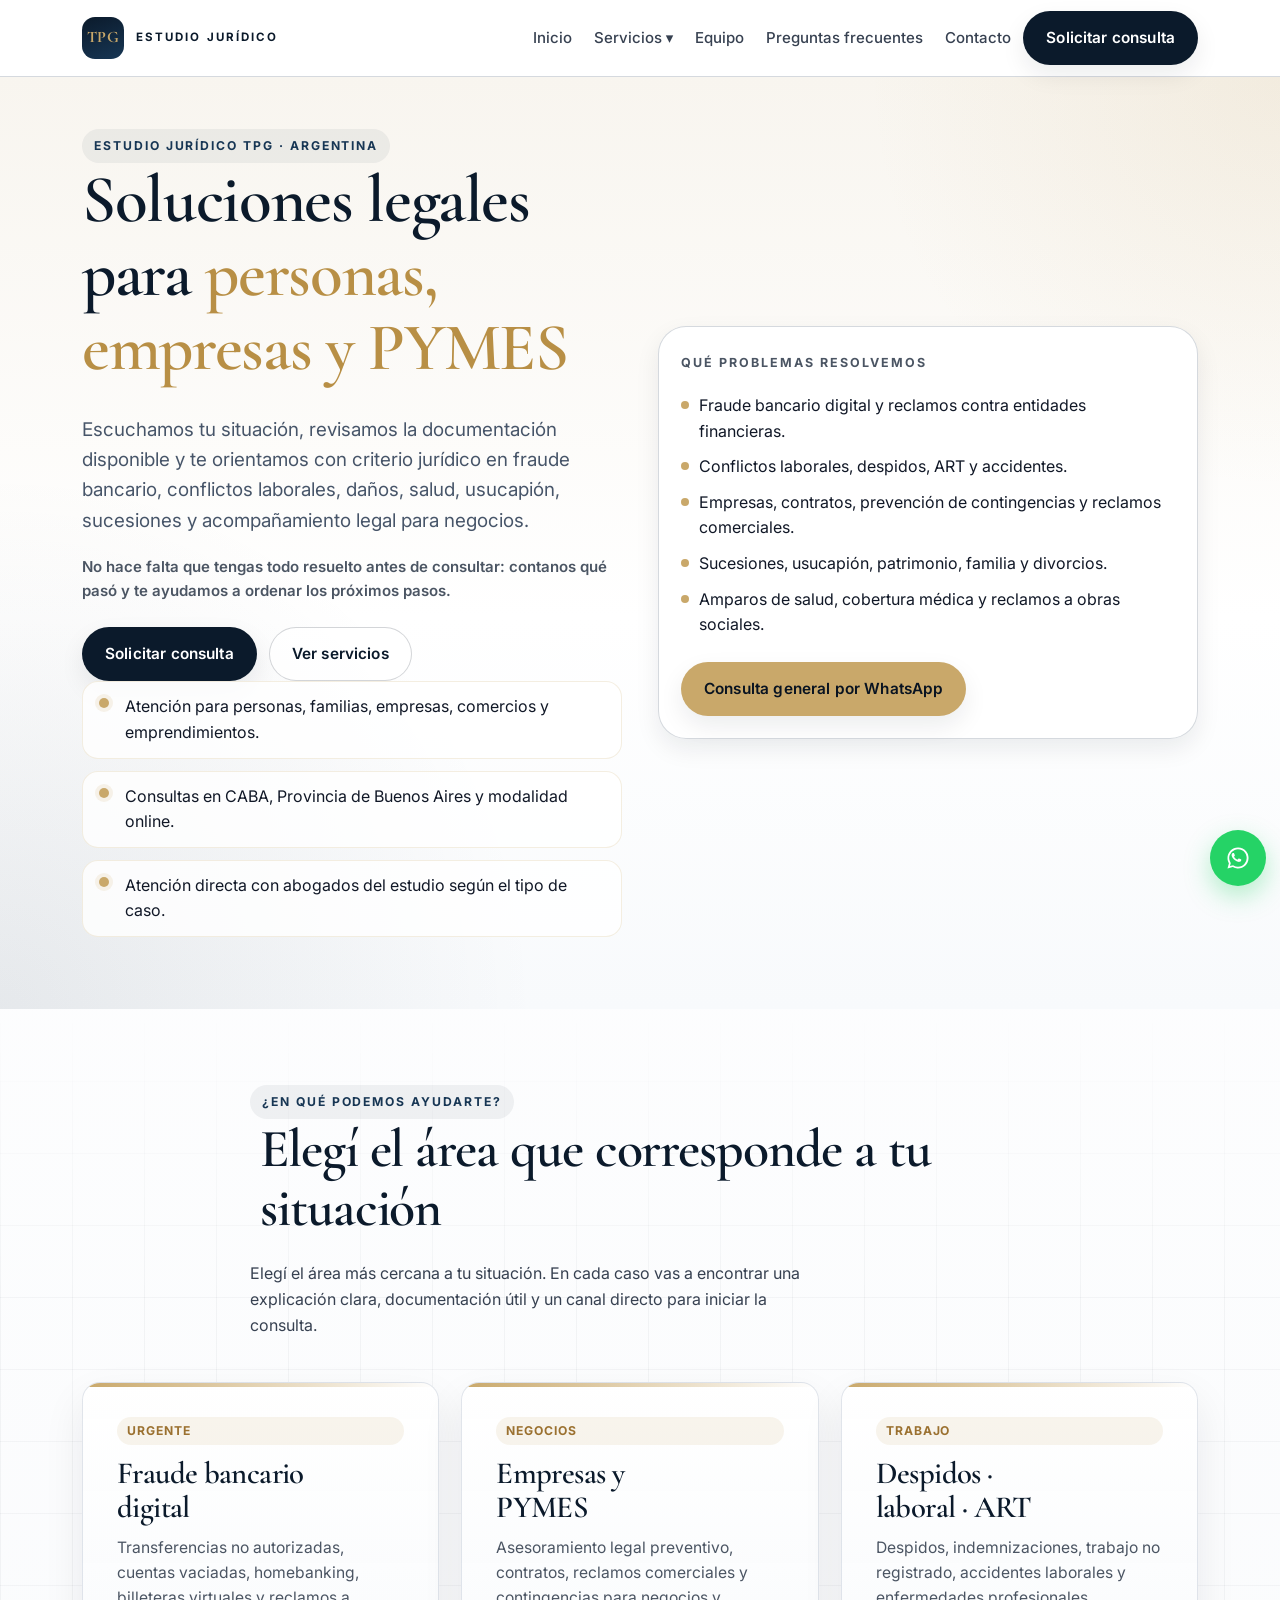
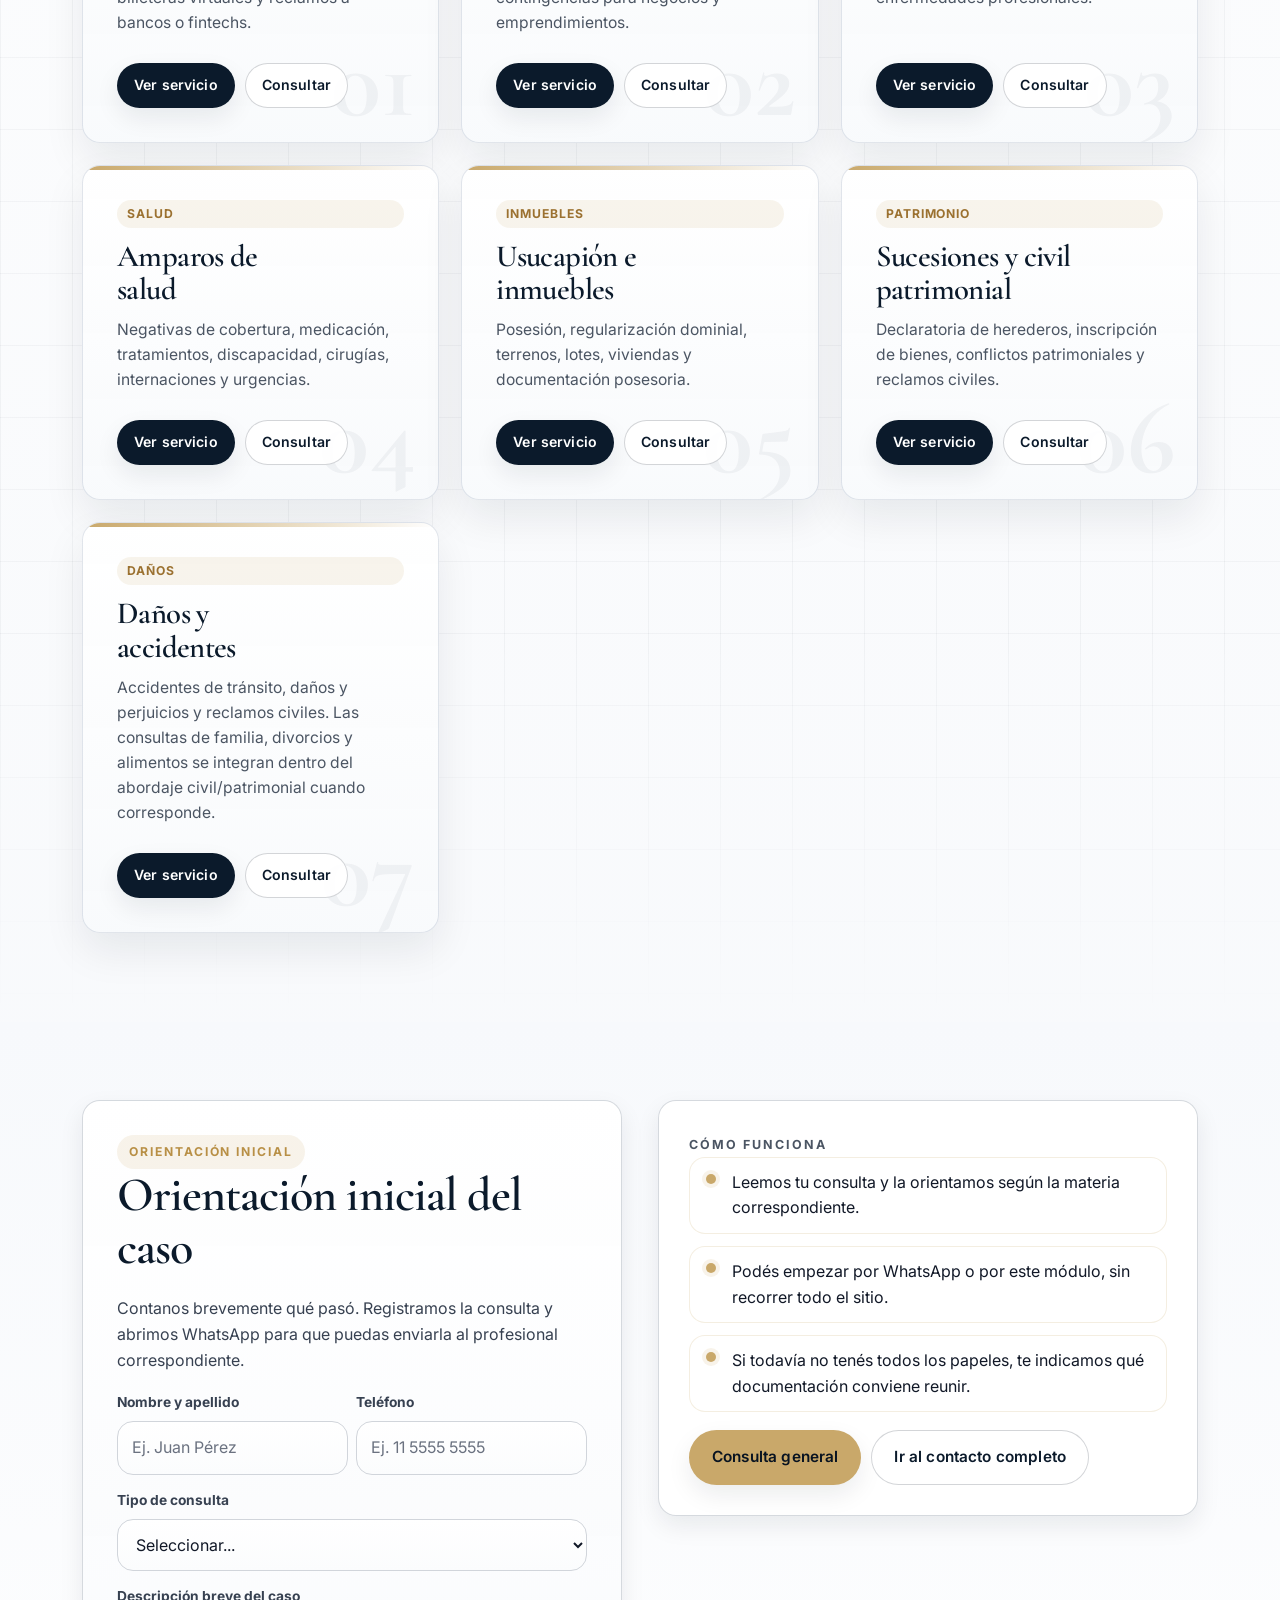
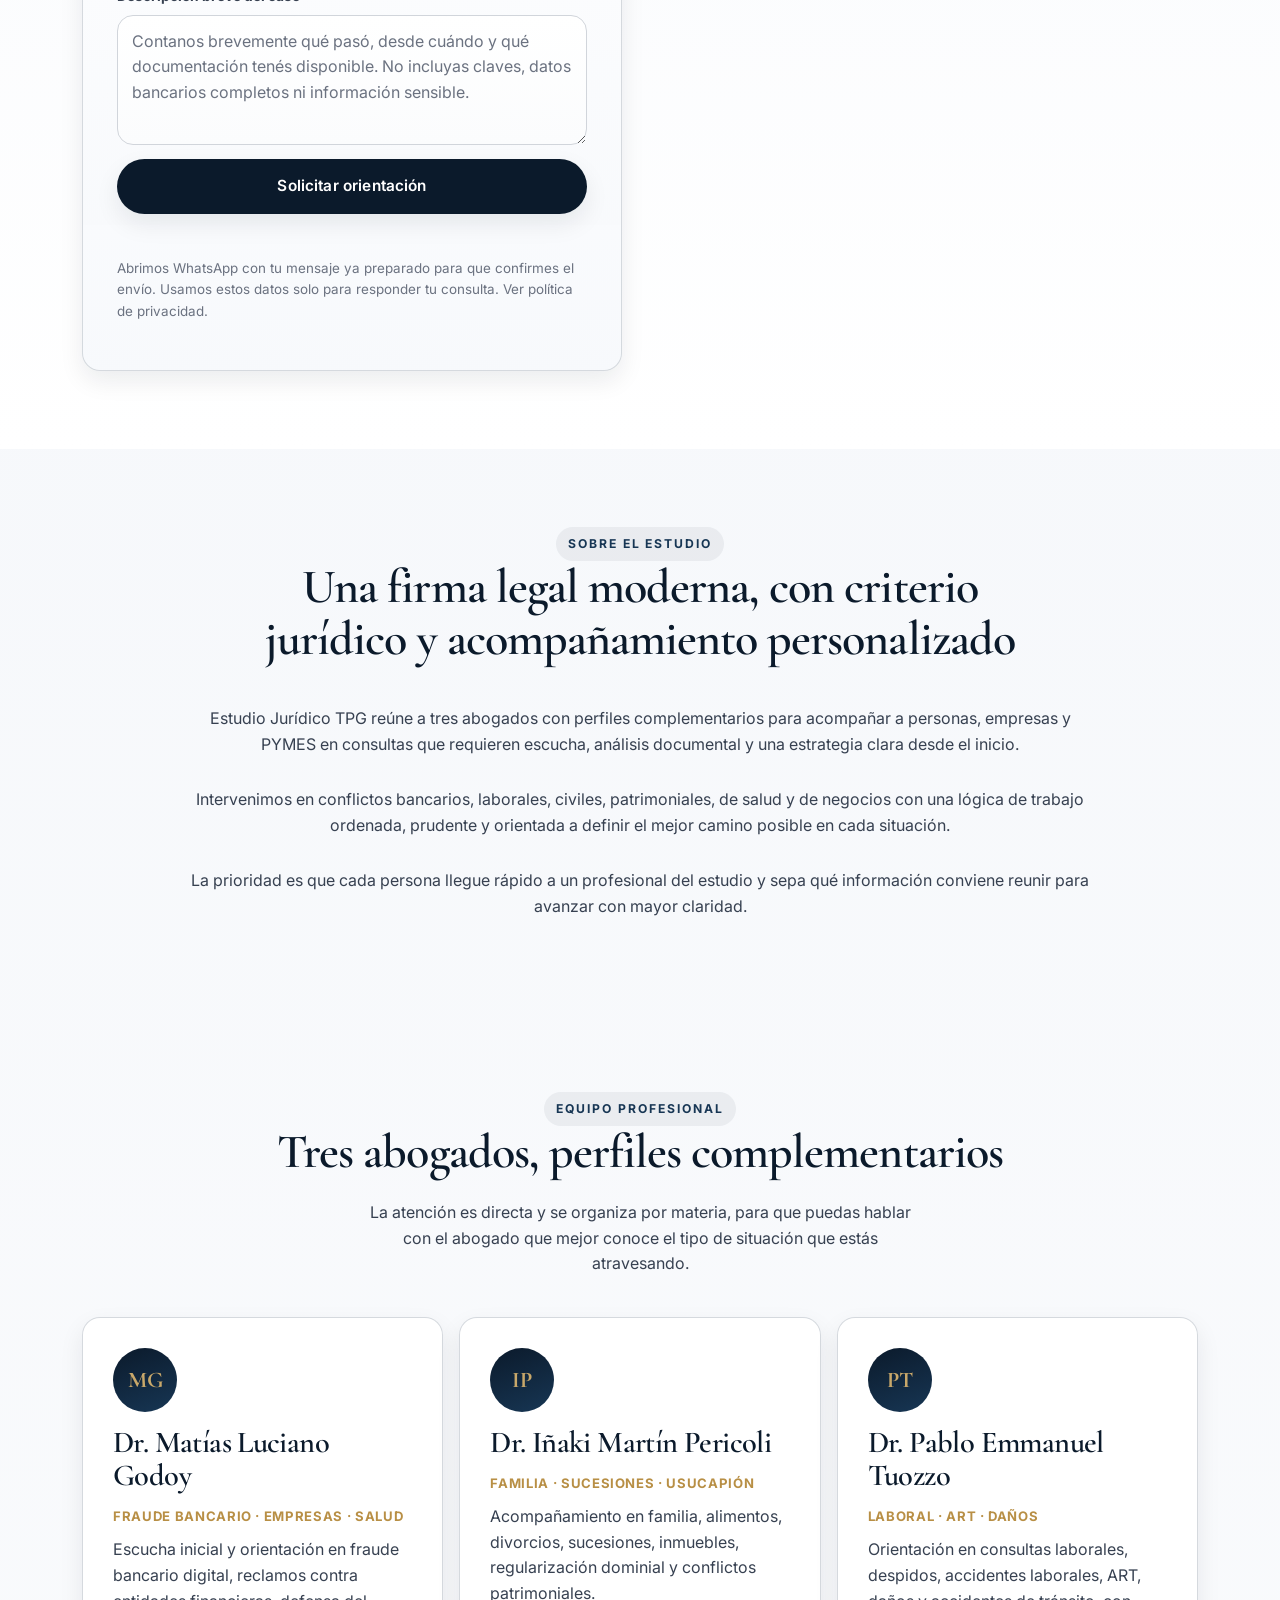
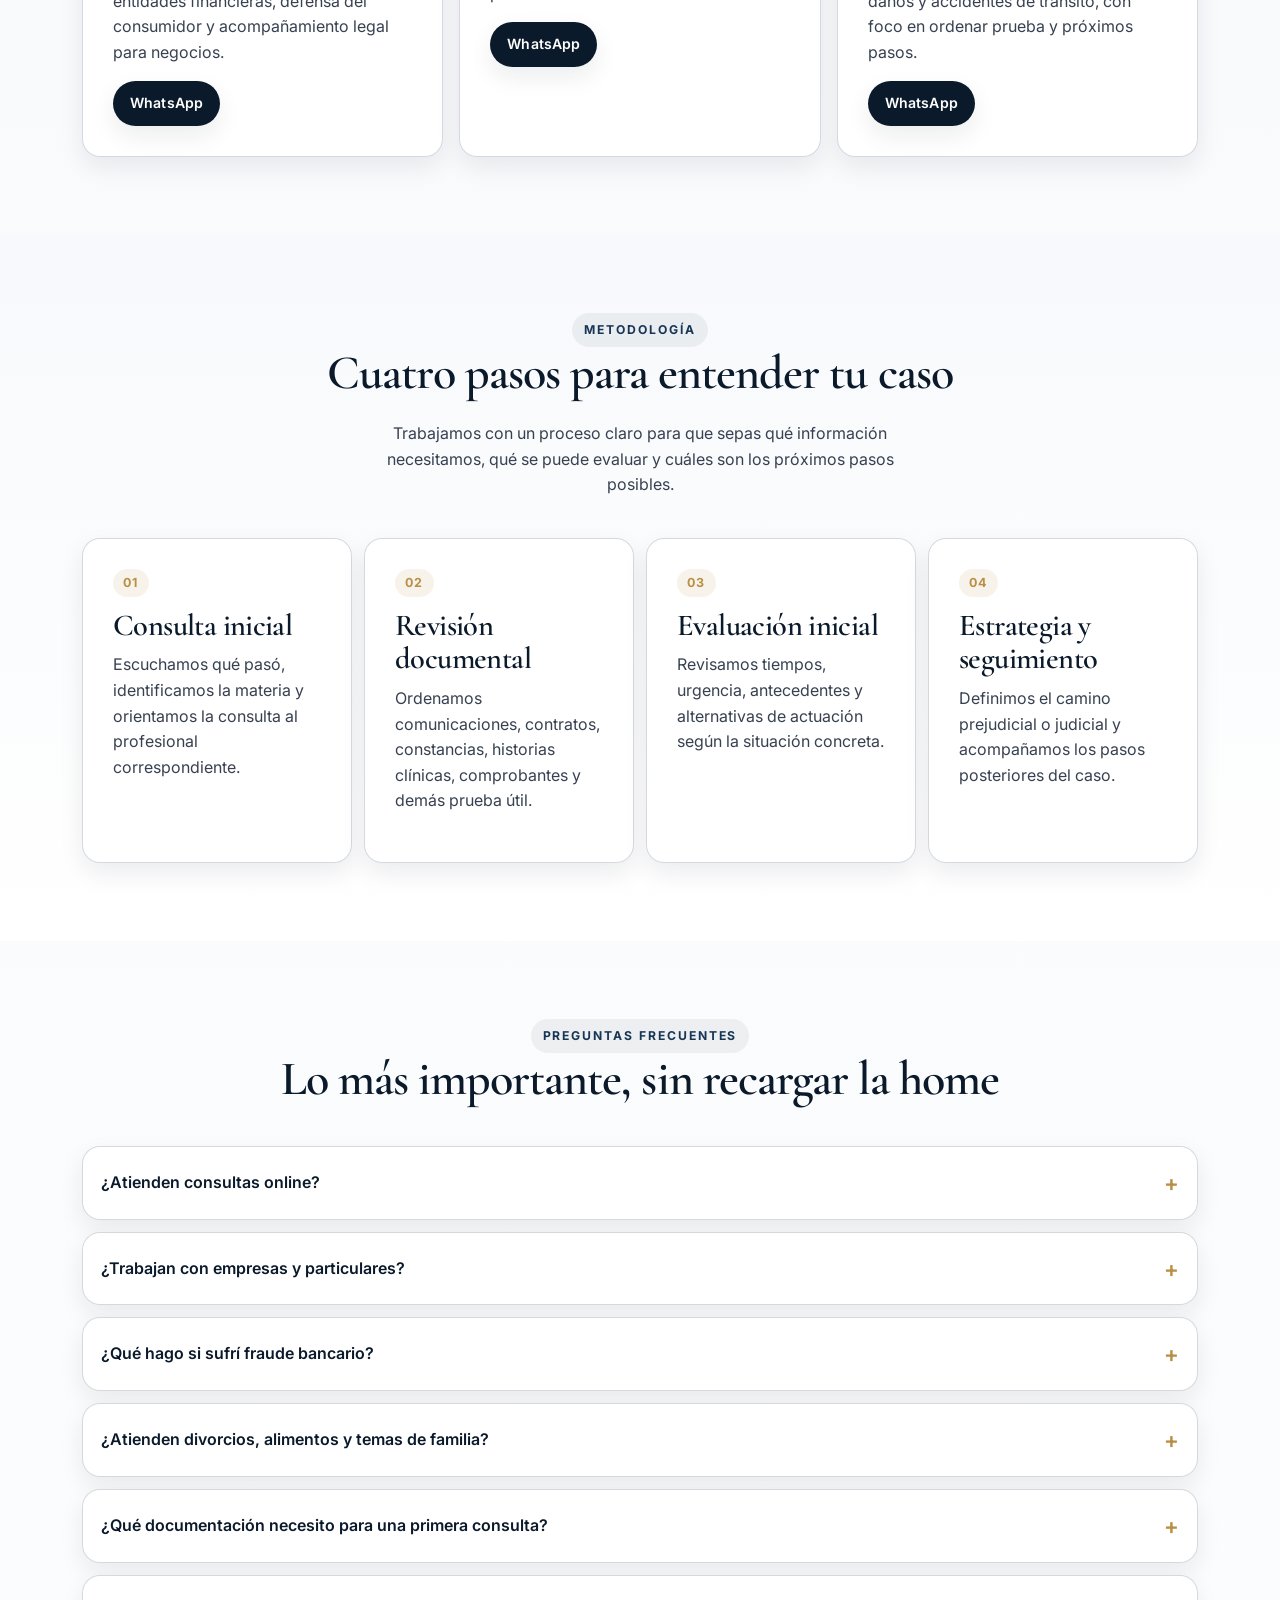
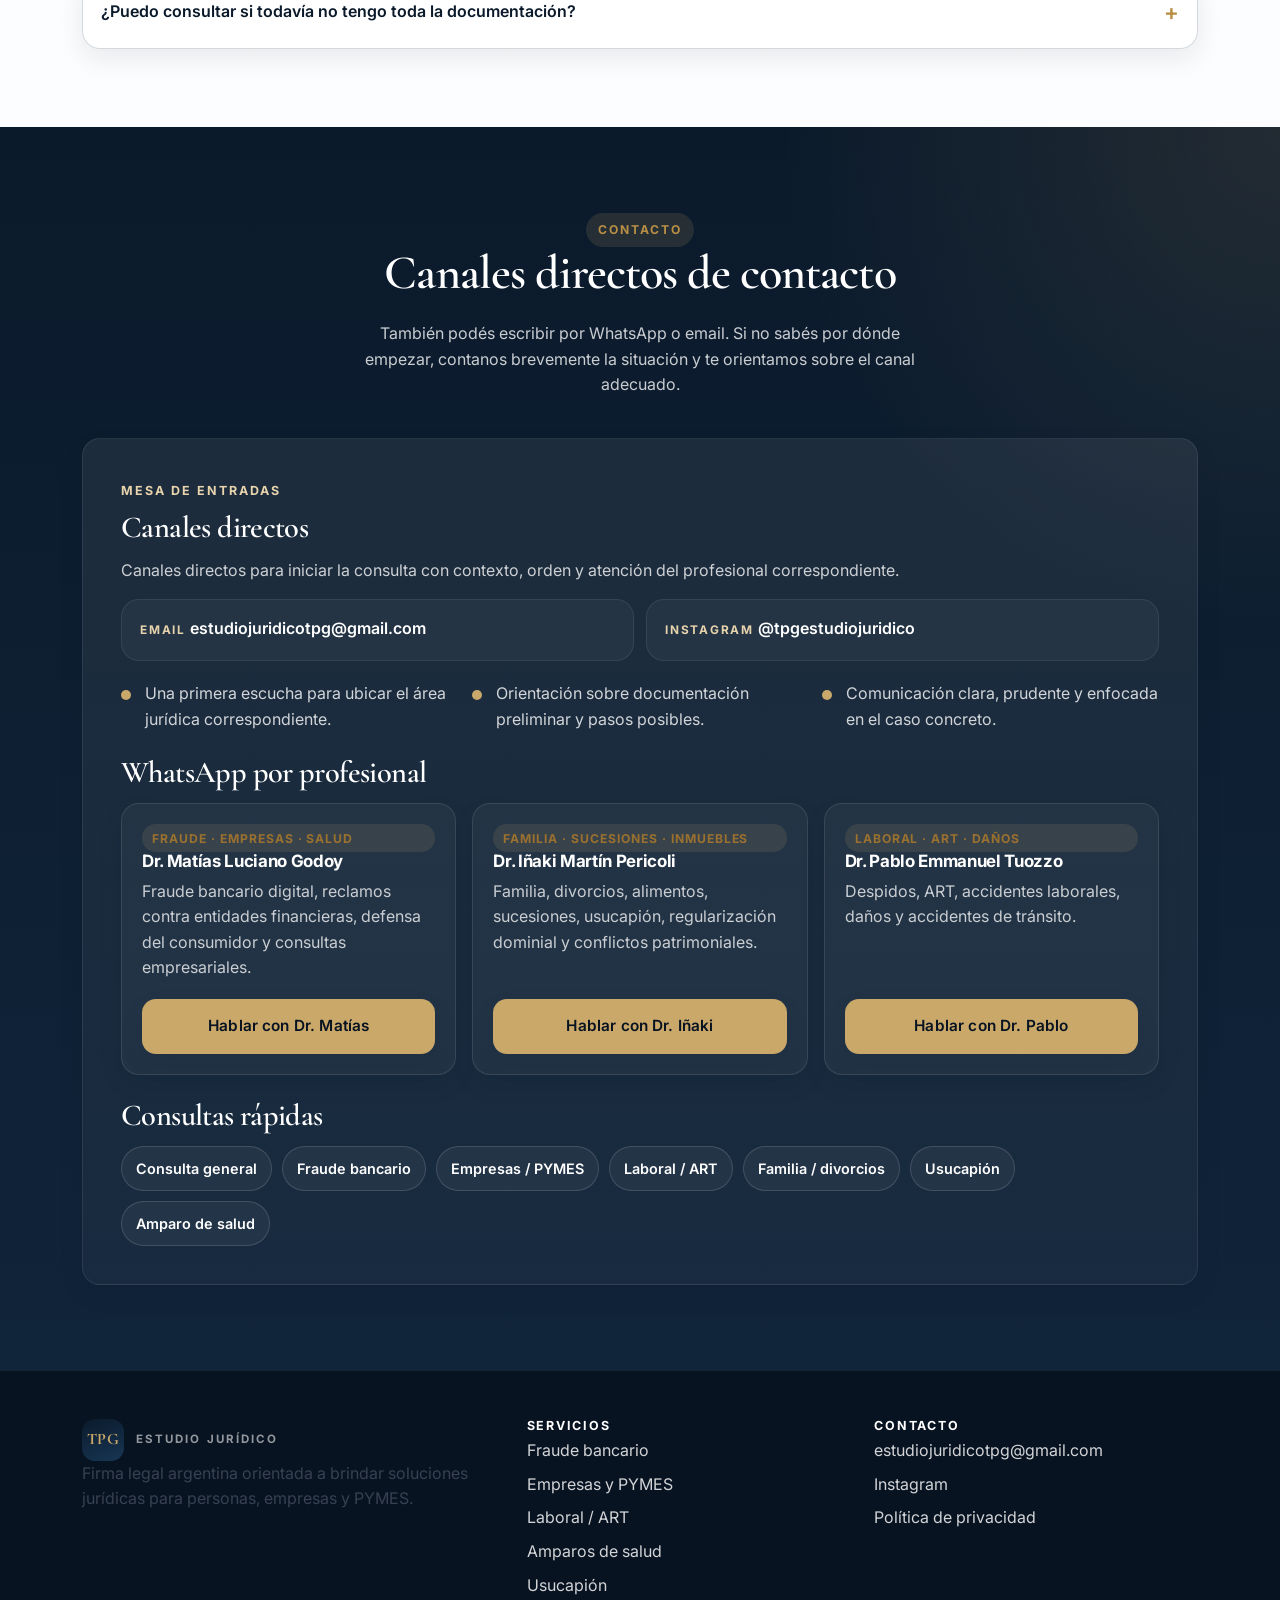
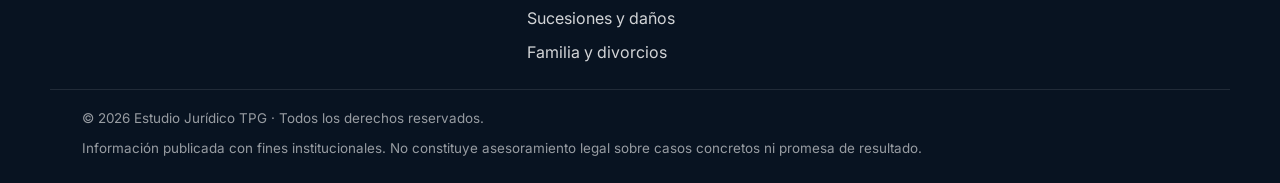
==== commit bacbb7c5: "Warm up homepage copy" ====
--- a/index.html
+++ b/index.html
@@ -163,13 +163,13 @@
           <li class="has-dropdown">
             <a href="#servicios" aria-haspopup="true">Servicios <span aria-hidden="true">▾</span></a>
             <ul class="dropdown" role="menu">
-              <li><a href="/fraude-bancario.html" role="menuitem">Fraude bancario</a></li>
-              <li><a href="/empresas.html" role="menuitem">Empresas y PYMES</a></li>
-              <li><a href="/laboral-art.html" role="menuitem">Laboral / ART</a></li>
-              <li><a href="/amparos-salud.html" role="menuitem">Amparos de salud</a></li>
-              <li><a href="/usucapion.html" role="menuitem">Usucapión</a></li>
-              <li><a href="/sucesiones-danos.html" role="menuitem">Sucesiones y daños</a></li>
-              <li><a href="/familia-divorcios.html" role="menuitem">Familia y divorcios</a></li>
+              <li><a href="/fraude-bancario" role="menuitem">Fraude bancario</a></li>
+              <li><a href="/empresas" role="menuitem">Empresas y PYMES</a></li>
+              <li><a href="/laboral-art" role="menuitem">Laboral / ART</a></li>
+              <li><a href="/amparos-salud" role="menuitem">Amparos de salud</a></li>
+              <li><a href="/usucapion" role="menuitem">Usucapión</a></li>
+              <li><a href="/sucesiones-danos" role="menuitem">Sucesiones y daños</a></li>
+              <li><a href="/familia-divorcios" role="menuitem">Familia y divorcios</a></li>
             </ul>
           </li>
           <li><a href="#equipo">Equipo</a></li>
@@ -197,10 +197,10 @@
       <ul class="mobile-nav__list">
         <li><a href="/">Inicio</a></li>
         <li><a href="#servicios">Servicios</a></li>
-        <li><a href="/fraude-bancario.html">Fraude bancario</a></li>
-        <li><a href="/empresas.html">Empresas</a></li>
-        <li><a href="/laboral-art.html">Laboral / ART</a></li>
-        <li><a href="/amparos-salud.html">Salud</a></li>
+        <li><a href="/fraude-bancario">Fraude bancario</a></li>
+        <li><a href="/empresas">Empresas</a></li>
+        <li><a href="/laboral-art">Laboral / ART</a></li>
+        <li><a href="/amparos-salud">Salud</a></li>
         <li><a href="#equipo">Equipo</a></li>
         <li><a href="#faq">Preguntas frecuentes</a></li>
         <li><a href="#contacto">Contacto</a></li>
@@ -219,8 +219,8 @@
         <div class="hero__content reveal">
           <span class="eyebrow">Estudio Jurídico TPG · Argentina</span>
           <h1 id="hero-title" class="display">Soluciones legales para <span class="accent">personas, empresas y PYMES</span></h1>
-          <p class="lead">Asesoramiento jurídico estratégico en fraude bancario, conflictos laborales, daños, salud, usucapión, sucesiones y acompañamiento legal para negocios.</p>
-          <p class="hero__context">Una primera lectura clara del caso, con orientación profesional y vías de consulta directas desde el primer contacto.</p>
+          <p class="lead">Escuchamos tu situación, revisamos la documentación disponible y te orientamos con criterio jurídico en fraude bancario, conflictos laborales, daños, salud, usucapión, sucesiones y acompañamiento legal para negocios.</p>
+          <p class="hero__context">No hace falta que tengas todo resuelto antes de consultar: contanos qué pasó y te ayudamos a ordenar los próximos pasos.</p>
           <div class="hero__cta">
             <a class="btn btn--primary" href="#consulta-rapida">Solicitar consulta</a>
             <a class="btn btn--ghost" href="#servicios">Ver servicios</a>
@@ -228,7 +228,7 @@
           <ul class="hero__points" aria-label="Puntos de valor del estudio">
             <li>Atención para personas, familias, empresas, comercios y emprendimientos.</li>
             <li>Consultas en CABA, Provincia de Buenos Aires y modalidad online.</li>
-            <li>Derivación por materia para agilizar la estrategia inicial.</li>
+            <li>Atención directa con abogados del estudio según el tipo de caso.</li>
           </ul>
         </div>
 
@@ -253,7 +253,7 @@
         <header class="section__header reveal">
           <span class="eyebrow">¿En qué podemos ayudarte?</span>
           <h2 id="segment-title">Elegí el área que corresponde a tu situación</h2>
-          <p>Accedé a información clara y canales directos según el tipo de caso. Cada área resume cuándo consultar, qué documentación conviene reunir y cómo iniciar una orientación profesional.</p>
+          <p>Elegí el área más cercana a tu situación. En cada caso vas a encontrar una explicación clara, documentación útil y un canal directo para iniciar la consulta.</p>
         </header>
 
         <div class="segment-grid">
@@ -262,7 +262,7 @@
             <h3>Fraude bancario digital</h3>
             <p>Transferencias no autorizadas, cuentas vaciadas, homebanking, billeteras virtuales y reclamos a bancos o fintechs.</p>
             <div class="segment-card__actions">
-              <a class="btn btn--primary btn--sm" href="/fraude-bancario.html">Ver servicio</a>
+              <a class="btn btn--primary btn--sm" href="/fraude-bancario">Ver servicio</a>
               <a class="btn btn--ghost btn--sm" href="https://wa.me/5491155857623?text=Hola%2C%20quiero%20hacer%20una%20consulta%20por%20fraude%20bancario%20digital%20con%20Estudio%20Jur%C3%ADdico%20TPG." target="_blank" rel="noopener">Consultar</a>
             </div>
           </article>
@@ -272,7 +272,7 @@
             <h3>Empresas y PYMES</h3>
             <p>Asesoramiento legal preventivo, contratos, reclamos comerciales y contingencias para negocios y emprendimientos.</p>
             <div class="segment-card__actions">
-              <a class="btn btn--primary btn--sm" href="/empresas.html">Ver servicio</a>
+              <a class="btn btn--primary btn--sm" href="/empresas">Ver servicio</a>
               <a class="btn btn--ghost btn--sm" href="https://wa.me/5491155857623?text=Hola%2C%20quiero%20hacer%20una%20consulta%20por%20asesoramiento%20legal%20para%20empresa%20o%20PYME." target="_blank" rel="noopener">Consultar</a>
             </div>
           </article>
@@ -282,7 +282,7 @@
             <h3>Despidos · laboral · ART</h3>
             <p>Despidos, indemnizaciones, trabajo no registrado, accidentes laborales y enfermedades profesionales.</p>
             <div class="segment-card__actions">
-              <a class="btn btn--primary btn--sm" href="/laboral-art.html">Ver servicio</a>
+              <a class="btn btn--primary btn--sm" href="/laboral-art">Ver servicio</a>
               <a class="btn btn--ghost btn--sm" href="https://wa.me/5491154825455?text=Hola%2C%20quiero%20hacer%20una%20consulta%20por%20laboral%2C%20despido%20o%20ART%20con%20Estudio%20Jur%C3%ADdico%20TPG." target="_blank" rel="noopener">Consultar</a>
             </div>
           </article>
@@ -292,7 +292,7 @@
             <h3>Amparos de salud</h3>
             <p>Negativas de cobertura, medicación, tratamientos, discapacidad, cirugías, internaciones y urgencias.</p>
             <div class="segment-card__actions">
-              <a class="btn btn--primary btn--sm" href="/amparos-salud.html">Ver servicio</a>
+              <a class="btn btn--primary btn--sm" href="/amparos-salud">Ver servicio</a>
               <a class="btn btn--ghost btn--sm" href="https://wa.me/5491155857623?text=Hola%2C%20quiero%20hacer%20una%20consulta%20por%20amparo%20de%20salud%20con%20Estudio%20Jur%C3%ADdico%20TPG." target="_blank" rel="noopener">Consultar</a>
             </div>
           </article>
@@ -302,7 +302,7 @@
             <h3>Usucapión e inmuebles</h3>
             <p>Posesión, regularización dominial, terrenos, lotes, viviendas y documentación posesoria.</p>
             <div class="segment-card__actions">
-              <a class="btn btn--primary btn--sm" href="/usucapion.html">Ver servicio</a>
+              <a class="btn btn--primary btn--sm" href="/usucapion">Ver servicio</a>
               <a class="btn btn--ghost btn--sm" href="https://wa.me/5491160231009?text=Hola%2C%20quiero%20hacer%20una%20consulta%20por%20usucapi%C3%B3n%20o%20inmuebles%20con%20Estudio%20Jur%C3%ADdico%20TPG." target="_blank" rel="noopener">Consultar</a>
             </div>
           </article>
@@ -312,7 +312,7 @@
             <h3>Sucesiones y civil patrimonial</h3>
             <p>Declaratoria de herederos, inscripción de bienes, conflictos patrimoniales y reclamos civiles.</p>
             <div class="segment-card__actions">
-              <a class="btn btn--primary btn--sm" href="/sucesiones-danos.html">Ver servicio</a>
+              <a class="btn btn--primary btn--sm" href="/sucesiones-danos">Ver servicio</a>
               <a class="btn btn--ghost btn--sm" href="https://wa.me/5491160231009?text=Hola%2C%20quiero%20hacer%20una%20consulta%20por%20sucesiones%20o%20tema%20patrimonial%20con%20Estudio%20Jur%C3%ADdico%20TPG." target="_blank" rel="noopener">Consultar</a>
             </div>
           </article>
@@ -322,7 +322,7 @@
             <h3>Daños y accidentes</h3>
             <p>Accidentes de tránsito, daños y perjuicios y reclamos civiles. Las consultas de familia, divorcios y alimentos se integran dentro del abordaje civil/patrimonial cuando corresponde.</p>
             <div class="segment-card__actions">
-              <a class="btn btn--primary btn--sm" href="/sucesiones-danos.html">Ver servicio</a>
+              <a class="btn btn--primary btn--sm" href="/sucesiones-danos">Ver servicio</a>
               <a class="btn btn--ghost btn--sm" href="https://wa.me/5491154825455?text=Hola%2C%20quiero%20hacer%20una%20consulta%20por%20da%C3%B1os%20o%20accidente%20con%20Estudio%20Jur%C3%ADdico%20TPG." target="_blank" rel="noopener">Consultar</a>
             </div>
           </article>
@@ -336,7 +336,7 @@
           <div class="quick-form__header">
             <span class="eyebrow eyebrow--gold">Orientación inicial</span>
             <h2 id="quick-form-title">Orientación inicial del caso</h2>
-            <p>Completá los datos básicos y una descripción breve. Registramos la consulta y te redirigimos a WhatsApp con el mensaje ordenado.</p>
+            <p>Contanos brevemente qué pasó. Registramos la consulta y abrimos WhatsApp para que puedas enviarla al profesional correspondiente.</p>
           </div>
 
           <form class="js-contact-form" data-origin="Web estudiojuridicotpg.com.ar · orientación inicial" data-require-message="true" aria-label="Orientación inicial del caso">
@@ -372,16 +372,16 @@
             </div>
             <button class="btn btn--primary btn--block" type="submit">Solicitar orientación</button>
             <p class="form-status" role="status" aria-live="polite"></p>
-            <p class="form-note">Abrimos WhatsApp con tu mensaje ya ordenado para que confirmes el envío. Usamos estos datos solo para responder tu consulta. Ver <a href="/privacidad.html">política de privacidad</a>.</p>
+            <p class="form-note">Abrimos WhatsApp con tu mensaje ya preparado para que confirmes el envío. Usamos estos datos solo para responder tu consulta. Ver <a href="/privacidad">política de privacidad</a>.</p>
           </form>
         </div>
 
         <aside class="page-hero__card reveal">
           <span class="card__title">Cómo funciona</span>
           <ul class="list-check">
-            <li>Elegís la materia y derivamos la consulta al abogado que mejor se ajusta al caso.</li>
-            <li>Podés consultar por WhatsApp desde este módulo, sin recorrer todo el sitio.</li>
-            <li>Si necesitás más contexto, cada área tiene información ampliada y documentación sugerida.</li>
+            <li>Leemos tu consulta y la orientamos según la materia correspondiente.</li>
+            <li>Podés empezar por WhatsApp o por este módulo, sin recorrer todo el sitio.</li>
+            <li>Si todavía no tenés todos los papeles, te indicamos qué documentación conviene reunir.</li>
           </ul>
           <div class="page-cta__actions">
             <a class="btn btn--gold" href="https://wa.me/5491155857623?text=Hola%2C%20quiero%20hacer%20una%20consulta%20general%20con%20Estudio%20Jur%C3%ADdico%20TPG." target="_blank" rel="noopener">Consulta general</a>
@@ -398,9 +398,9 @@
           <h2 id="estudio-title">Una firma legal moderna, con criterio jurídico y acompañamiento personalizado</h2>
         </header>
         <div class="about-compact reveal">
-          <p>Estudio Jurídico TPG reúne a tres abogados con perfiles complementarios para acompañar a personas, empresas y PYMES en consultas que requieren análisis documental, criterio procesal y una estrategia clara desde el inicio.</p>
+          <p>Estudio Jurídico TPG reúne a tres abogados con perfiles complementarios para acompañar a personas, empresas y PYMES en consultas que requieren escucha, análisis documental y una estrategia clara desde el inicio.</p>
           <p>Intervenimos en conflictos bancarios, laborales, civiles, patrimoniales, de salud y de negocios con una lógica de trabajo ordenada, prudente y orientada a definir el mejor camino posible en cada situación.</p>
-          <p>La prioridad es que cada consulta encuentre rápidamente un profesional, un enfoque y un canal concreto para avanzar.</p>
+          <p>La prioridad es que cada persona llegue rápido a un profesional del estudio y sepa qué información conviene reunir para avanzar con mayor claridad.</p>
         </div>
       </div>
     </section>
@@ -419,7 +419,7 @@
             <h3>Asesoramiento para empresas y PYMES</h3>
             <p>Contratos, prevención de conflictos, defensa del consumidor, reclamos comerciales y acompañamiento legal externo.</p>
             <div class="service-card__actions">
-              <a class="btn btn--primary btn--sm" href="/empresas.html">Ver página</a>
+              <a class="btn btn--primary btn--sm" href="/empresas">Ver página</a>
             </div>
           </article>
 
@@ -428,8 +428,8 @@
             <h3>Fraude bancario, salud y laboral</h3>
             <p>Materias donde el tiempo y la prueba importan desde el primer momento y conviene activar rápido la consulta.</p>
             <div class="service-card__actions">
-              <a class="btn btn--primary btn--sm" href="/fraude-bancario.html">Fraude bancario</a>
-              <a class="btn btn--ghost btn--sm" href="/amparos-salud.html">Salud</a>
+              <a class="btn btn--primary btn--sm" href="/fraude-bancario">Fraude bancario</a>
+              <a class="btn btn--ghost btn--sm" href="/amparos-salud">Salud</a>
             </div>
           </article>
 
@@ -438,8 +438,8 @@
             <h3>Sucesiones, inmuebles y familia</h3>
             <p>Consultas patrimoniales y familiares que requieren ordenar documentación, tiempos y estrategia antes de avanzar.</p>
             <div class="service-card__actions">
-              <a class="btn btn--primary btn--sm" href="/sucesiones-danos.html">Sucesiones y daños</a>
-              <a class="btn btn--ghost btn--sm" href="/familia-divorcios.html">Familia</a>
+              <a class="btn btn--primary btn--sm" href="/sucesiones-danos">Sucesiones y daños</a>
+              <a class="btn btn--ghost btn--sm" href="/familia-divorcios">Familia</a>
             </div>
           </article>
         </div>
@@ -451,7 +451,7 @@
         <header class="section__header reveal">
           <span class="eyebrow">Equipo profesional</span>
           <h2 id="equipo-title">Tres abogados, perfiles complementarios</h2>
-          <p>La atención se organiza por materia para que cada consulta llegue con mayor claridad al profesional adecuado.</p>
+          <p>La atención es directa y se organiza por materia, para que puedas hablar con el abogado que mejor conoce el tipo de situación que estás atravesando.</p>
         </header>
 
         <div class="team">
@@ -459,7 +459,7 @@
             <div class="team__avatar" aria-hidden="true">MG</div>
             <h3>Dr. Matías Luciano Godoy</h3>
             <p class="team__role">Fraude bancario · Empresas · Salud</p>
-            <p>Consultas vinculadas a fraude bancario digital, reclamos contra entidades financieras, defensa del consumidor y acompañamiento legal para negocios.</p>
+            <p>Escucha inicial y orientación en fraude bancario digital, reclamos contra entidades financieras, defensa del consumidor y acompañamiento legal para negocios.</p>
             <div class="team__links">
               <a class="btn btn--primary btn--sm" href="https://wa.me/5491155857623?text=Hola%20Dr.%20Mat%C3%ADas%2C%20quiero%20hacer%20una%20consulta%20legal%20con%20Estudio%20Jur%C3%ADdico%20TPG." target="_blank" rel="noopener">WhatsApp</a>
             </div>
@@ -469,7 +469,7 @@
             <div class="team__avatar" aria-hidden="true">IP</div>
             <h3>Dr. Iñaki Martín Pericoli</h3>
             <p class="team__role">Familia · Sucesiones · Usucapión</p>
-            <p>Consultas de familia, alimentos, divorcios, sucesiones, inmuebles, regularización dominial y conflictos patrimoniales.</p>
+            <p>Acompañamiento en familia, alimentos, divorcios, sucesiones, inmuebles, regularización dominial y conflictos patrimoniales.</p>
             <div class="team__links">
               <a class="btn btn--primary btn--sm" href="https://wa.me/5491160231009?text=Hola%20Dr.%20I%C3%B1aki%2C%20quiero%20hacer%20una%20consulta%20legal%20con%20Estudio%20Jur%C3%ADdico%20TPG." target="_blank" rel="noopener">WhatsApp</a>
             </div>
@@ -479,7 +479,7 @@
             <div class="team__avatar" aria-hidden="true">PT</div>
             <h3>Dr. Pablo Emmanuel Tuozzo</h3>
             <p class="team__role">Laboral · ART · Daños</p>
-            <p>Consultas laborales, despidos, accidentes laborales, ART, daños y accidentes de tránsito con foco en prueba y viabilidad.</p>
+            <p>Orientación en consultas laborales, despidos, accidentes laborales, ART, daños y accidentes de tránsito, con foco en ordenar prueba y próximos pasos.</p>
             <div class="team__links">
               <a class="btn btn--primary btn--sm" href="https://wa.me/5491154825455?text=Hola%20Dr.%20Pablo%2C%20quiero%20hacer%20una%20consulta%20legal%20con%20Estudio%20Jur%C3%ADdico%20TPG." target="_blank" rel="noopener">WhatsApp</a>
             </div>
@@ -492,15 +492,15 @@
       <div class="container">
         <header class="section__header reveal">
           <span class="eyebrow">Metodología</span>
-          <h2 id="metodo-title">Cuatro pasos para ordenar cada consulta</h2>
-          <p>Ordenamos la complejidad inicial en un proceso claro, prudente y documentado para definir los próximos pasos.</p>
+          <h2 id="metodo-title">Cuatro pasos para entender tu caso</h2>
+          <p>Trabajamos con un proceso claro para que sepas qué información necesitamos, qué se puede evaluar y cuáles son los próximos pasos posibles.</p>
         </header>
 
         <div class="method-steps">
           <article class="method-card reveal">
             <span class="method-card__num">01</span>
             <h3>Consulta inicial</h3>
-            <p>Escuchamos el caso, identificamos la materia y derivamos al profesional correspondiente.</p>
+            <p>Escuchamos qué pasó, identificamos la materia y orientamos la consulta al profesional correspondiente.</p>
           </article>
           <article class="method-card reveal">
             <span class="method-card__num">02</span>
@@ -509,8 +509,8 @@
           </article>
           <article class="method-card reveal">
             <span class="method-card__num">03</span>
-            <h3>Análisis de viabilidad</h3>
-            <p>Evaluamos tiempos, urgencia, antecedentes y alternativas de actuación según la situación concreta.</p>
+            <h3>Evaluación inicial</h3>
+            <p>Revisamos tiempos, urgencia, antecedentes y alternativas de actuación según la situación concreta.</p>
           </article>
           <article class="method-card reveal">
             <span class="method-card__num">04</span>
@@ -562,14 +562,14 @@
         <header class="section__header reveal">
           <span class="eyebrow eyebrow--gold">Contacto</span>
           <h2 id="contacto-title">Canales directos de contacto</h2>
-          <p>También podés escribir por WhatsApp o email. Si completaste la orientación inicial, el mensaje llega con la materia y el profesional asignado.</p>
+          <p>También podés escribir por WhatsApp o email. Si no sabés por dónde empezar, contanos brevemente la situación y te orientamos sobre el canal adecuado.</p>
         </header>
 
         <div class="contact__grid">
           <aside class="contact__info reveal">
             <span class="contact__label">Mesa de entradas</span>
             <h3>Canales directos</h3>
-            <p class="contact__summary">Canales institucionales para iniciar la consulta con contexto, orden y derivación por materia.</p>
+            <p class="contact__summary">Canales directos para iniciar la consulta con contexto, orden y atención del profesional correspondiente.</p>
 
             <ul class="contact__list">
               <li>
@@ -583,9 +583,9 @@
             </ul>
 
             <ul class="contact__trust" aria-label="Razones para consultar">
-              <li>Segmentación temprana por materia para agilizar la primera respuesta.</li>
-              <li>Canales claros para casos urgentes, documentación preliminar y coordinación.</li>
-              <li>Comunicación institucional, prudente y enfocada en el caso concreto.</li>
+              <li>Una primera escucha para ubicar el área jurídica correspondiente.</li>
+              <li>Orientación sobre documentación preliminar y pasos posibles.</li>
+              <li>Comunicación clara, prudente y enfocada en el caso concreto.</li>
             </ul>
 
             <h3>WhatsApp por profesional</h3>
@@ -627,7 +627,7 @@
           <form class="contact__form reveal js-contact-form" id="contactForm" data-origin="Home · contacto final" data-require-email="true" data-require-message="true" novalidate hidden>
             <span class="contact__label">Consulta completa</span>
             <h3>Formulario de contacto</h3>
-            <p class="contact__intro">Completá los datos básicos, el tipo de consulta y una síntesis del caso. Abrimos WhatsApp con el mensaje ordenado para que confirmes el envío al estudio.</p>
+            <p class="contact__intro">Completá los datos básicos, el tipo de consulta y una síntesis del caso. Abrimos WhatsApp con el mensaje preparado para que confirmes el envío al estudio.</p>
 
             <input type="hidden" name="origen" value="Home · contacto final" />
 
@@ -671,7 +671,7 @@
 
             <button class="btn btn--primary btn--block" type="submit">Enviar consulta</button>
             <p class="form-status" role="status" aria-live="polite"></p>
-            <p class="form-note">El envío abre WhatsApp con un mensaje precargado. Usamos estos datos solo para responder tu consulta. Ver <a href="/privacidad.html">política de privacidad</a>. No reemplaza asesoramiento legal hasta tanto exista revisión profesional específica.</p>
+            <p class="form-note">El envío abre WhatsApp con un mensaje precargado. Usamos estos datos solo para responder tu consulta. Ver <a href="/privacidad">política de privacidad</a>. No reemplaza asesoramiento legal hasta tanto exista revisión profesional específica.</p>
           </form>
         </div>
       </div>
@@ -694,13 +694,13 @@
       <div>
         <h4>Servicios</h4>
         <ul class="footer__links">
-          <li><a href="/fraude-bancario.html">Fraude bancario</a></li>
-          <li><a href="/empresas.html">Empresas y PYMES</a></li>
-          <li><a href="/laboral-art.html">Laboral / ART</a></li>
-          <li><a href="/amparos-salud.html">Amparos de salud</a></li>
-          <li><a href="/usucapion.html">Usucapión</a></li>
-          <li><a href="/sucesiones-danos.html">Sucesiones y daños</a></li>
-          <li><a href="/familia-divorcios.html">Familia y divorcios</a></li>
+          <li><a href="/fraude-bancario">Fraude bancario</a></li>
+          <li><a href="/empresas">Empresas y PYMES</a></li>
+          <li><a href="/laboral-art">Laboral / ART</a></li>
+          <li><a href="/amparos-salud">Amparos de salud</a></li>
+          <li><a href="/usucapion">Usucapión</a></li>
+          <li><a href="/sucesiones-danos">Sucesiones y daños</a></li>
+          <li><a href="/familia-divorcios">Familia y divorcios</a></li>
         </ul>
       </div>
 
@@ -709,7 +709,7 @@
         <ul class="footer__links">
           <li><a href="mailto:estudiojuridicotpg@gmail.com">estudiojuridicotpg@gmail.com</a></li>
           <li><a href="https://www.instagram.com/tpgestudiojuridico/" target="_blank" rel="noopener">Instagram</a></li>
-          <li><a href="/privacidad.html">Política de privacidad</a></li>
+          <li><a href="/privacidad">Política de privacidad</a></li>
         </ul>
       </div>
     </div>
@@ -727,5 +727,9 @@
   </a>
 
   <script src="script.js"></script>
+
+  <!-- Cloudflare Web Analytics -->
+  <script defer src="https://static.cloudflareinsights.com/beacon.min.js" data-cf-beacon='{"token": "365ba94cfb7548d4a62223a97e2963ed"}'></script>
+  <!-- End Cloudflare Web Analytics -->
 </body>
 </html>
--- a/styles.css
+++ b/styles.css
@@ -317,6 +317,16 @@
   font-weight: 700;
 }
 
+.site-header .brand__text em {
+  display: none;
+}
+
+.site-header .brand__text strong {
+  color: var(--navy-900);
+  font-size: 0.72rem;
+  letter-spacing: 0.18em;
+}
+
 .nav,
 .header__cta {
   display: none;
@@ -747,26 +757,6 @@
   box-shadow: 0 0 0 4px rgba(185, 28, 28, 0.12);
 }
 
-.field--checkbox {
-  display: flex;
-  align-items: flex-start;
-  gap: 10px;
-}
-
-.field--checkbox input {
-  width: 18px;
-  height: 18px;
-  min-height: 18px;
-  margin-top: 3px;
-  padding: 0;
-}
-
-.field--checkbox label {
-  font-size: 0.88rem;
-  font-weight: 500;
-  line-height: 1.5;
-}
-
 .form-status {
   min-height: 1.3em;
   margin-top: 10px;
@@ -1101,10 +1091,12 @@
 
 .brand--footer .brand__text strong {
   color: rgba(255, 255, 255, 0.56);
+  font-size: 0.72rem;
+  letter-spacing: 0.18em;
 }
 
 .brand--footer .brand__text em {
-  color: var(--white);
+  display: none;
 }
 
 .site-footer h4 {
@@ -1348,10 +1340,20 @@
     position: relative;
   }
 
+  .has-dropdown::after {
+    content: "";
+    position: absolute;
+    top: 100%;
+    left: -16px;
+    width: calc(100% + 32px);
+    height: 14px;
+  }
+
   .dropdown {
     position: absolute;
     top: calc(100% + 8px);
     left: -10px;
+    z-index: 75;
     min-width: 250px;
     padding: 10px;
     border-radius: 16px;
@@ -1749,10 +1751,6 @@
   color: var(--gold-strong);
 }
 
-body:has(#consulta-rapida) #contacto .contact__form {
-  display: none !important;
-}
-
 #contacto .section__header h2 {
   color: var(--white);
 }
@@ -2403,3 +2401,8 @@
     padding-inline: 18px;
   }
 }
+
+.site-header .brand__text em,
+.site-footer .brand__text em {
+  display: none !important;
+}
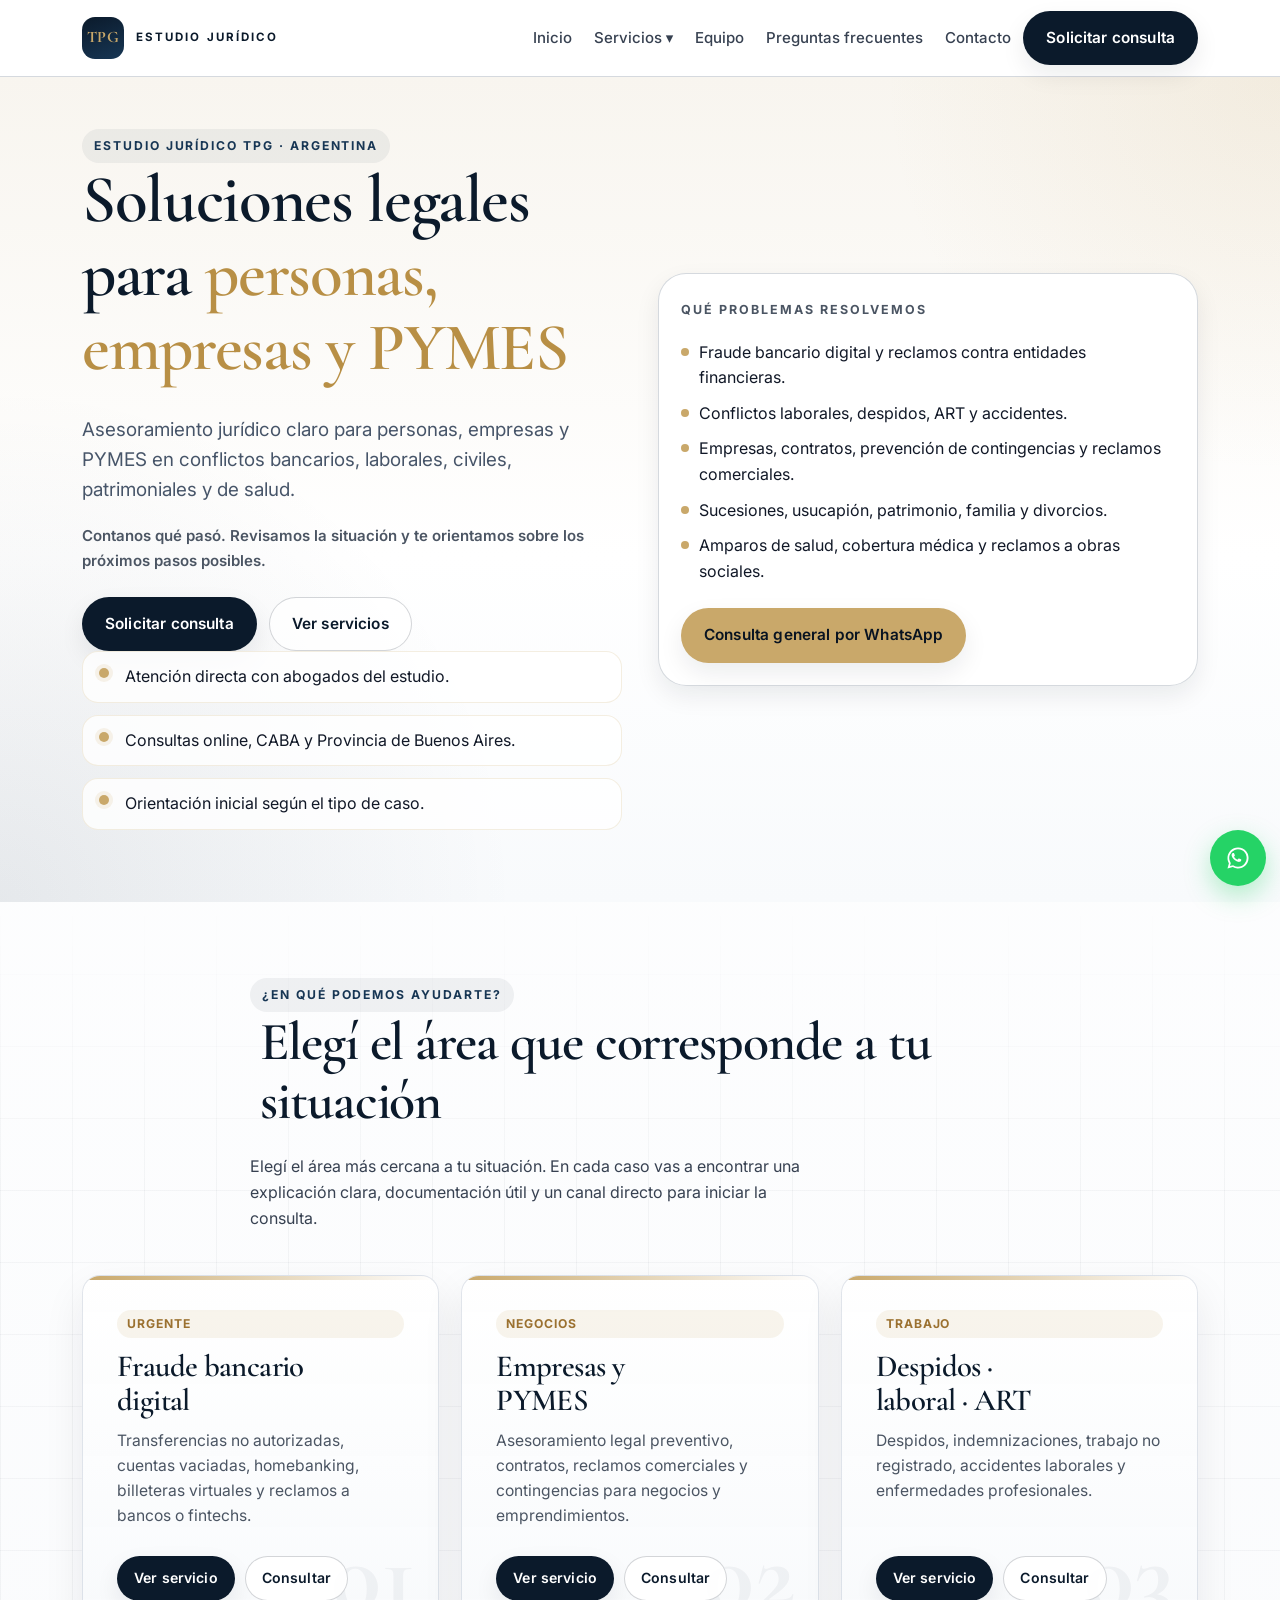
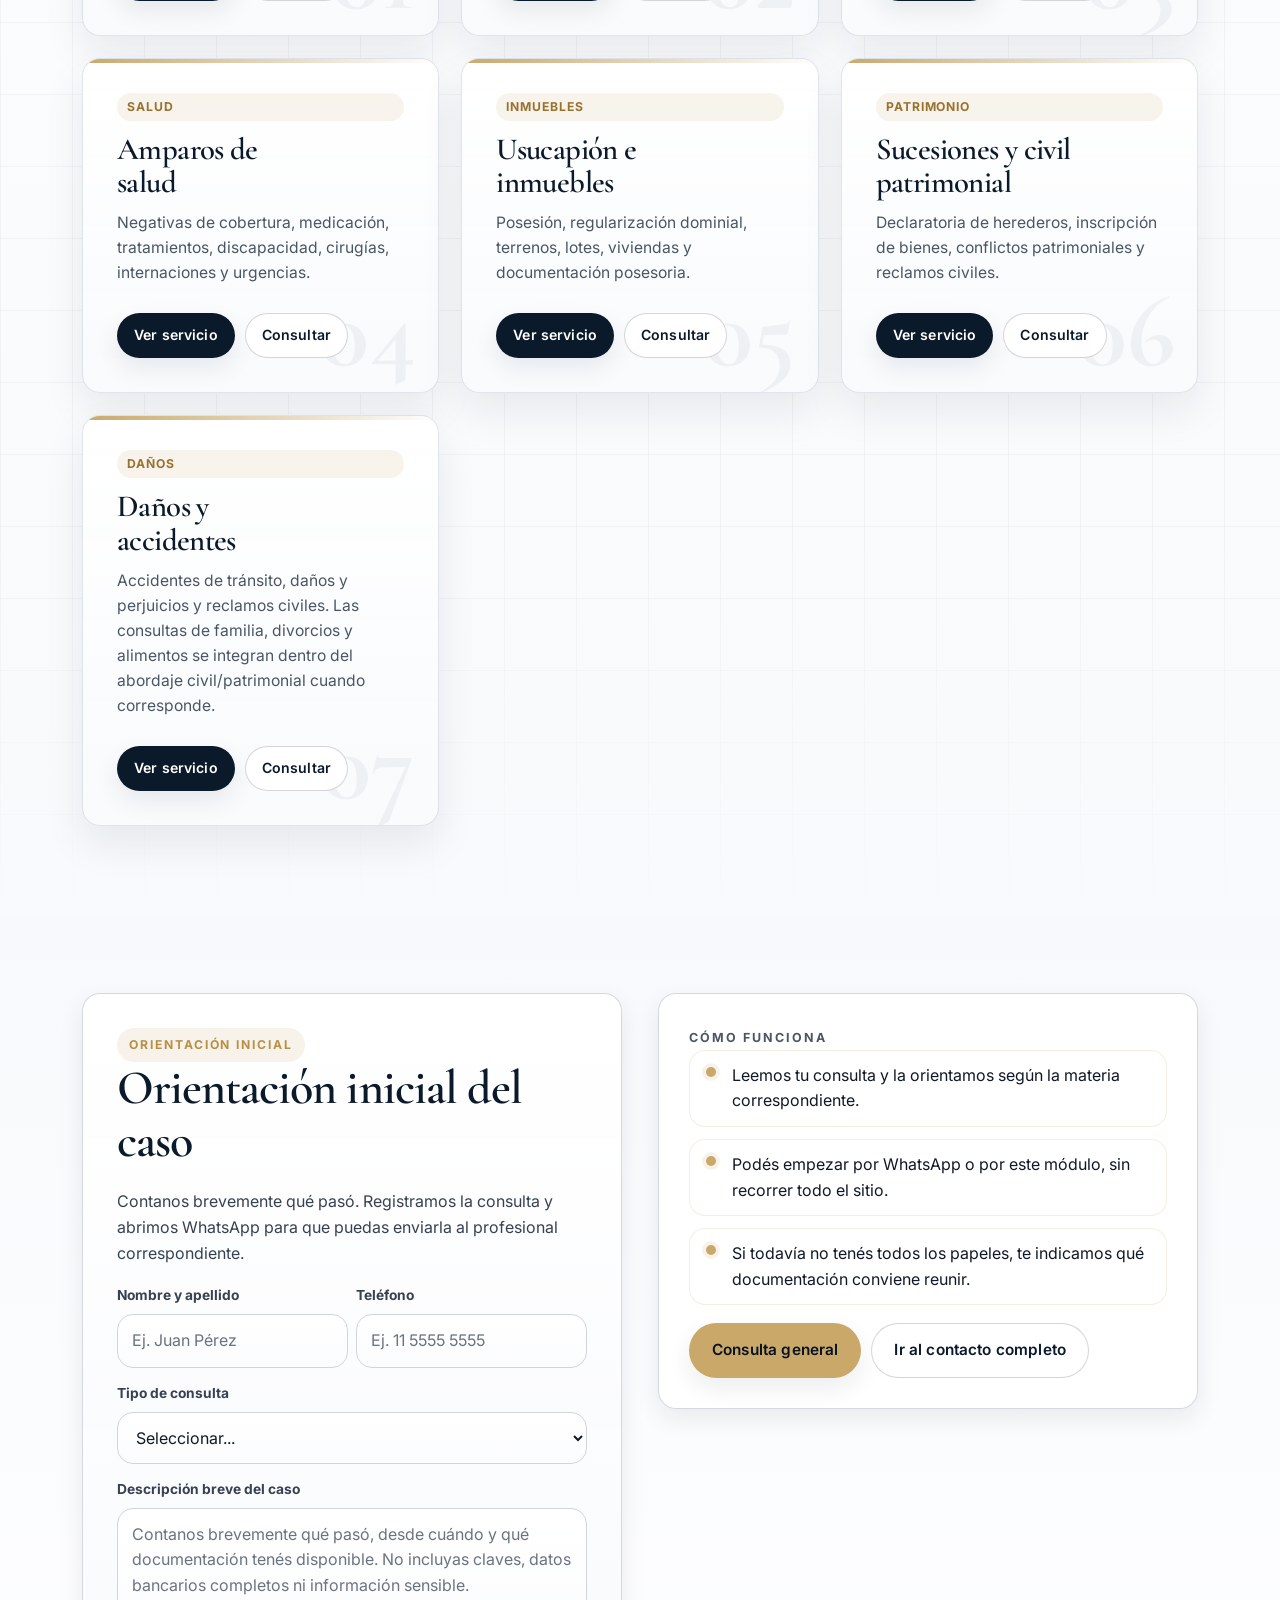
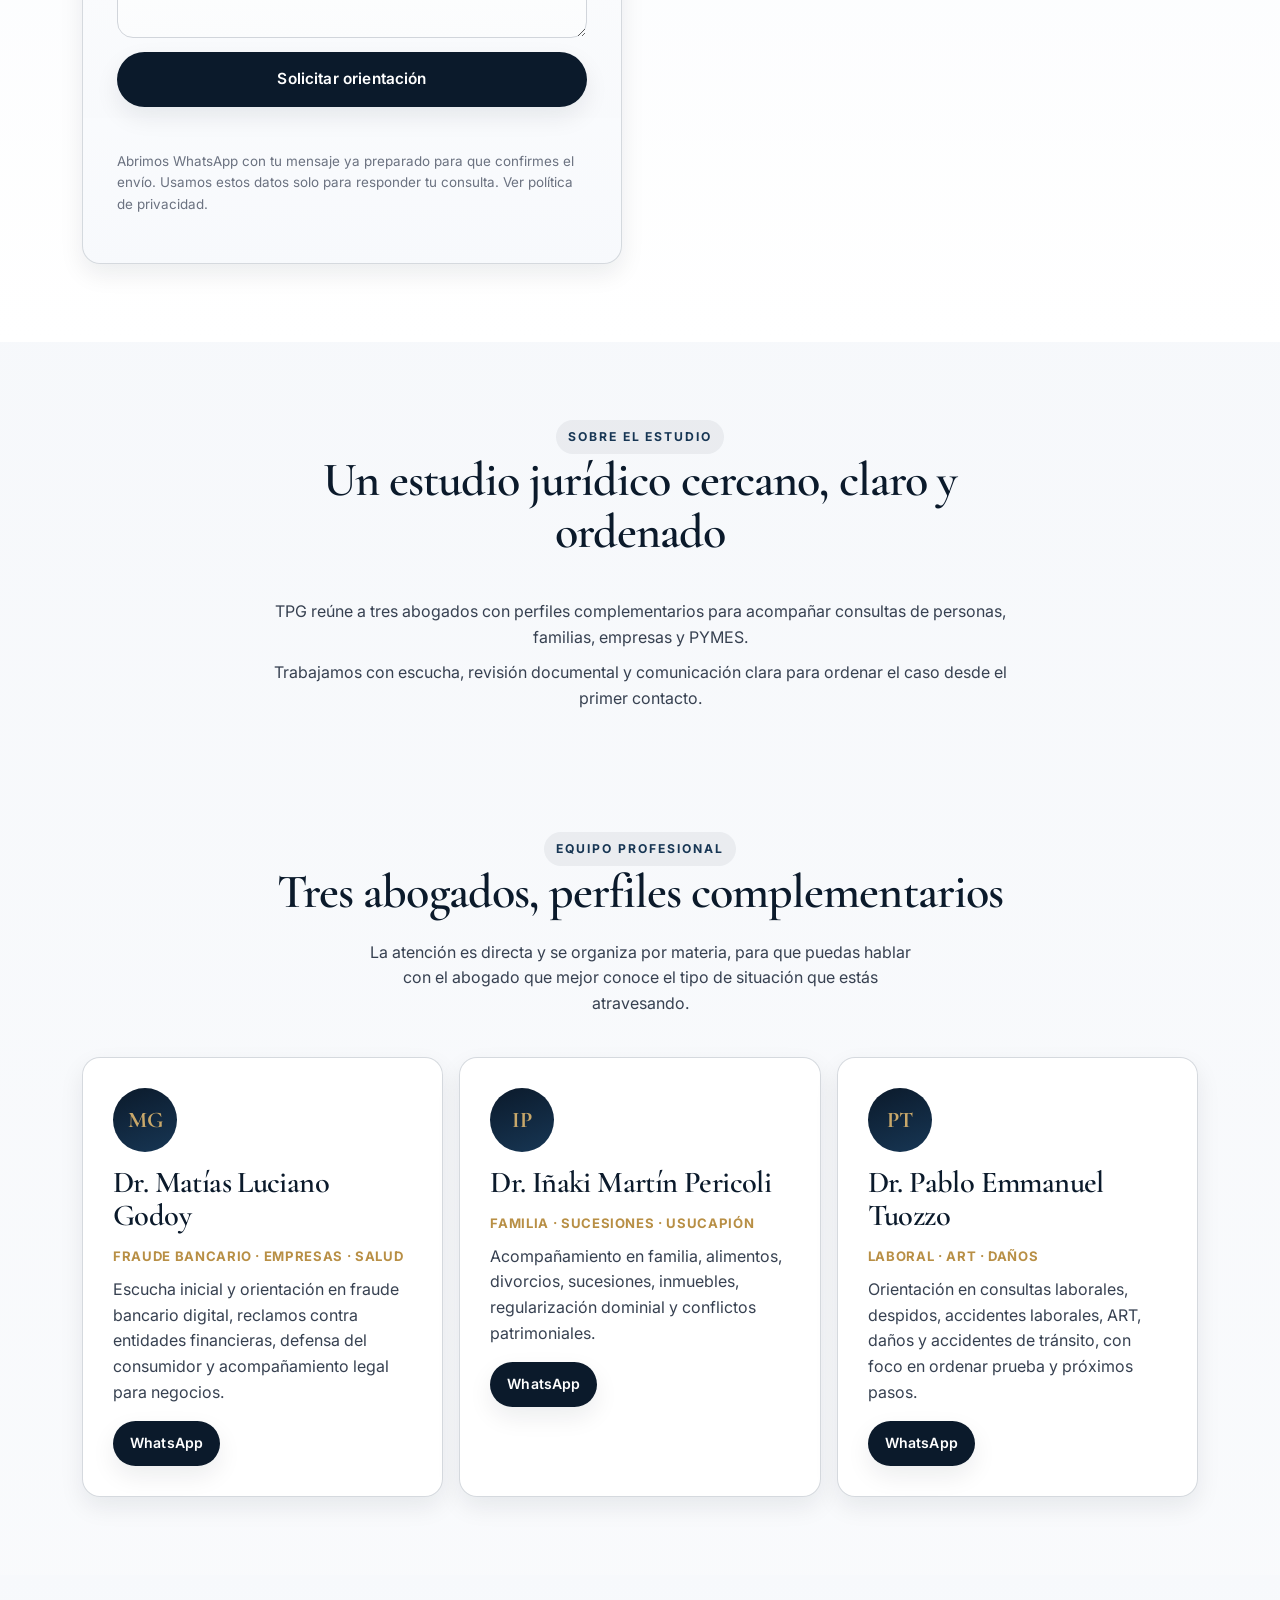
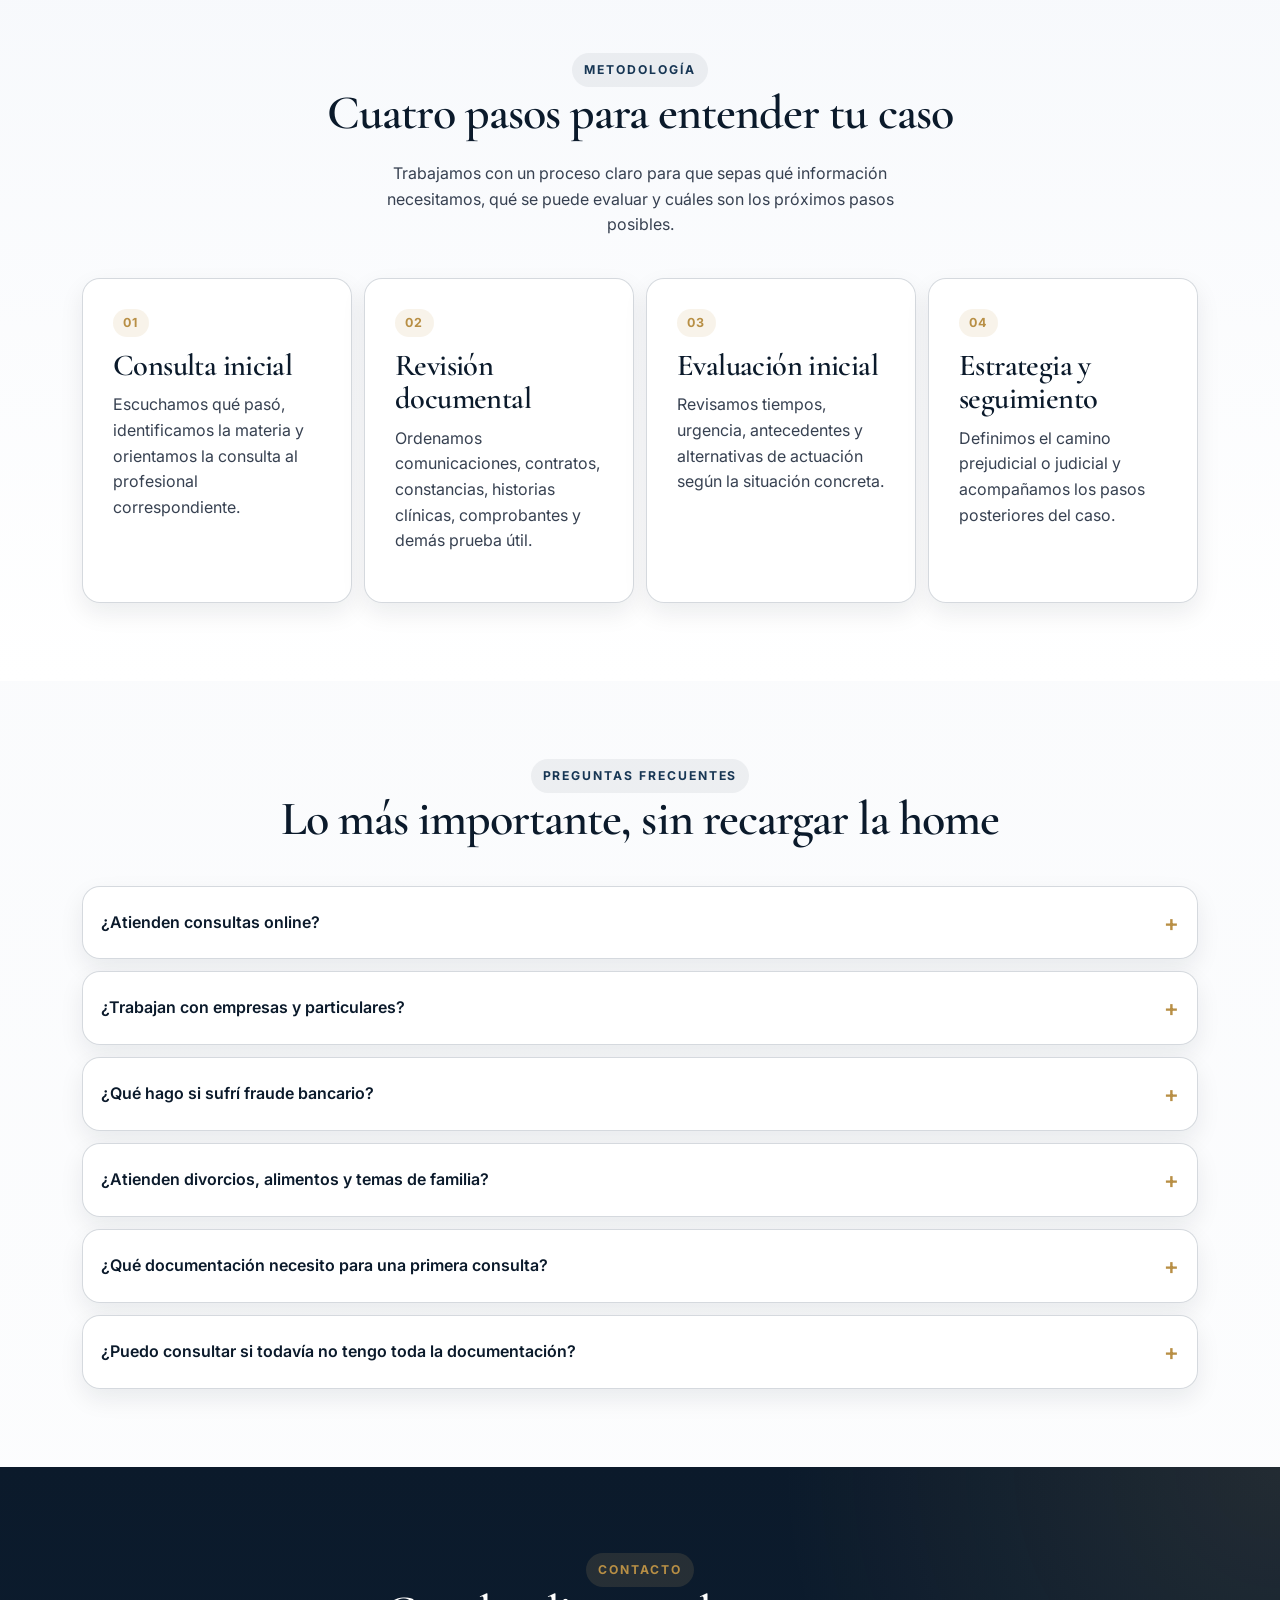
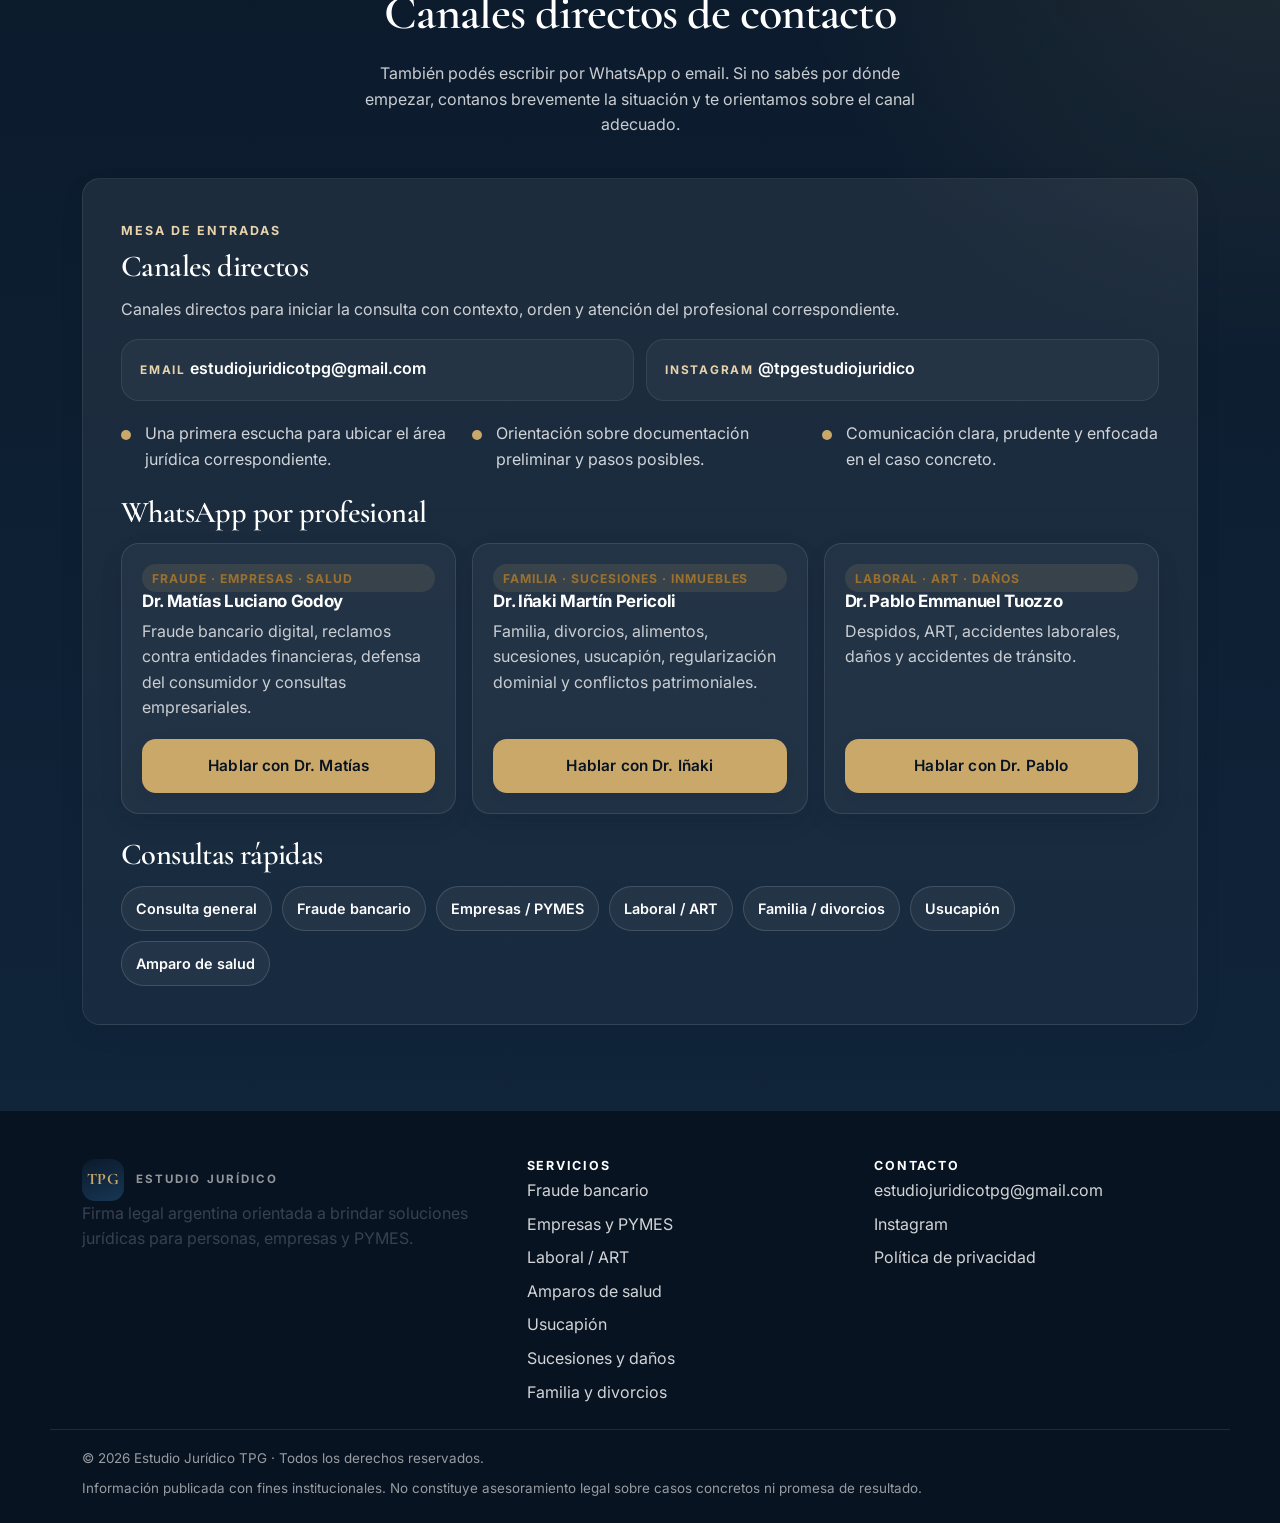
==== commit a011c459: "Tighten homepage warmth and brand lockup" ====
--- a/index.html
+++ b/index.html
@@ -153,7 +153,6 @@
         <span class="brand__mark" aria-hidden="true">TPG</span>
         <span class="brand__text">
           <strong>Estudio Jurídico</strong>
-          <em>TPG</em>
         </span>
       </a>
 
@@ -219,16 +218,16 @@
         <div class="hero__content reveal">
           <span class="eyebrow">Estudio Jurídico TPG · Argentina</span>
           <h1 id="hero-title" class="display">Soluciones legales para <span class="accent">personas, empresas y PYMES</span></h1>
-          <p class="lead">Escuchamos tu situación, revisamos la documentación disponible y te orientamos con criterio jurídico en fraude bancario, conflictos laborales, daños, salud, usucapión, sucesiones y acompañamiento legal para negocios.</p>
-          <p class="hero__context">No hace falta que tengas todo resuelto antes de consultar: contanos qué pasó y te ayudamos a ordenar los próximos pasos.</p>
+          <p class="lead">Asesoramiento jurídico claro para personas, empresas y PYMES en conflictos bancarios, laborales, civiles, patrimoniales y de salud.</p>
+          <p class="hero__context">Contanos qué pasó. Revisamos la situación y te orientamos sobre los próximos pasos posibles.</p>
           <div class="hero__cta">
             <a class="btn btn--primary" href="#consulta-rapida">Solicitar consulta</a>
             <a class="btn btn--ghost" href="#servicios">Ver servicios</a>
           </div>
           <ul class="hero__points" aria-label="Puntos de valor del estudio">
-            <li>Atención para personas, familias, empresas, comercios y emprendimientos.</li>
-            <li>Consultas en CABA, Provincia de Buenos Aires y modalidad online.</li>
-            <li>Atención directa con abogados del estudio según el tipo de caso.</li>
+            <li>Atención directa con abogados del estudio.</li>
+            <li>Consultas online, CABA y Provincia de Buenos Aires.</li>
+            <li>Orientación inicial según el tipo de caso.</li>
           </ul>
         </div>
 
@@ -395,12 +394,11 @@
       <div class="container">
         <header class="section__header reveal">
           <span class="eyebrow">Sobre el estudio</span>
-          <h2 id="estudio-title">Una firma legal moderna, con criterio jurídico y acompañamiento personalizado</h2>
+          <h2 id="estudio-title">Un estudio jurídico cercano, claro y ordenado</h2>
         </header>
         <div class="about-compact reveal">
-          <p>Estudio Jurídico TPG reúne a tres abogados con perfiles complementarios para acompañar a personas, empresas y PYMES en consultas que requieren escucha, análisis documental y una estrategia clara desde el inicio.</p>
-          <p>Intervenimos en conflictos bancarios, laborales, civiles, patrimoniales, de salud y de negocios con una lógica de trabajo ordenada, prudente y orientada a definir el mejor camino posible en cada situación.</p>
-          <p>La prioridad es que cada persona llegue rápido a un profesional del estudio y sepa qué información conviene reunir para avanzar con mayor claridad.</p>
+          <p>TPG reúne a tres abogados con perfiles complementarios para acompañar consultas de personas, familias, empresas y PYMES.</p>
+          <p>Trabajamos con escucha, revisión documental y comunicación clara para ordenar el caso desde el primer contacto.</p>
         </div>
       </div>
     </section>
@@ -685,7 +683,6 @@
           <span class="brand__mark" aria-hidden="true">TPG</span>
           <span class="brand__text">
             <strong>Estudio Jurídico</strong>
-            <em>TPG</em>
           </span>
         </div>
         <p>Firma legal argentina orientada a brindar soluciones jurídicas para personas, empresas y PYMES.</p>
--- a/styles.css
+++ b/styles.css
@@ -774,11 +774,24 @@
 }
 
 .about-compact {
-  max-width: 900px;
+  max-width: 760px;
   margin: 0 auto;
   display: grid;
-  gap: 14px;
+  gap: 10px;
   text-align: center;
+}
+
+.about-compact p {
+  margin-bottom: 0;
+  font-size: 1rem;
+}
+
+#estudio {
+  padding-bottom: clamp(36px, 4.5vw, 56px);
+}
+
+#equipo {
+  padding-top: clamp(40px, 5vw, 64px);
 }
 
 .summary-grid .contact-card,
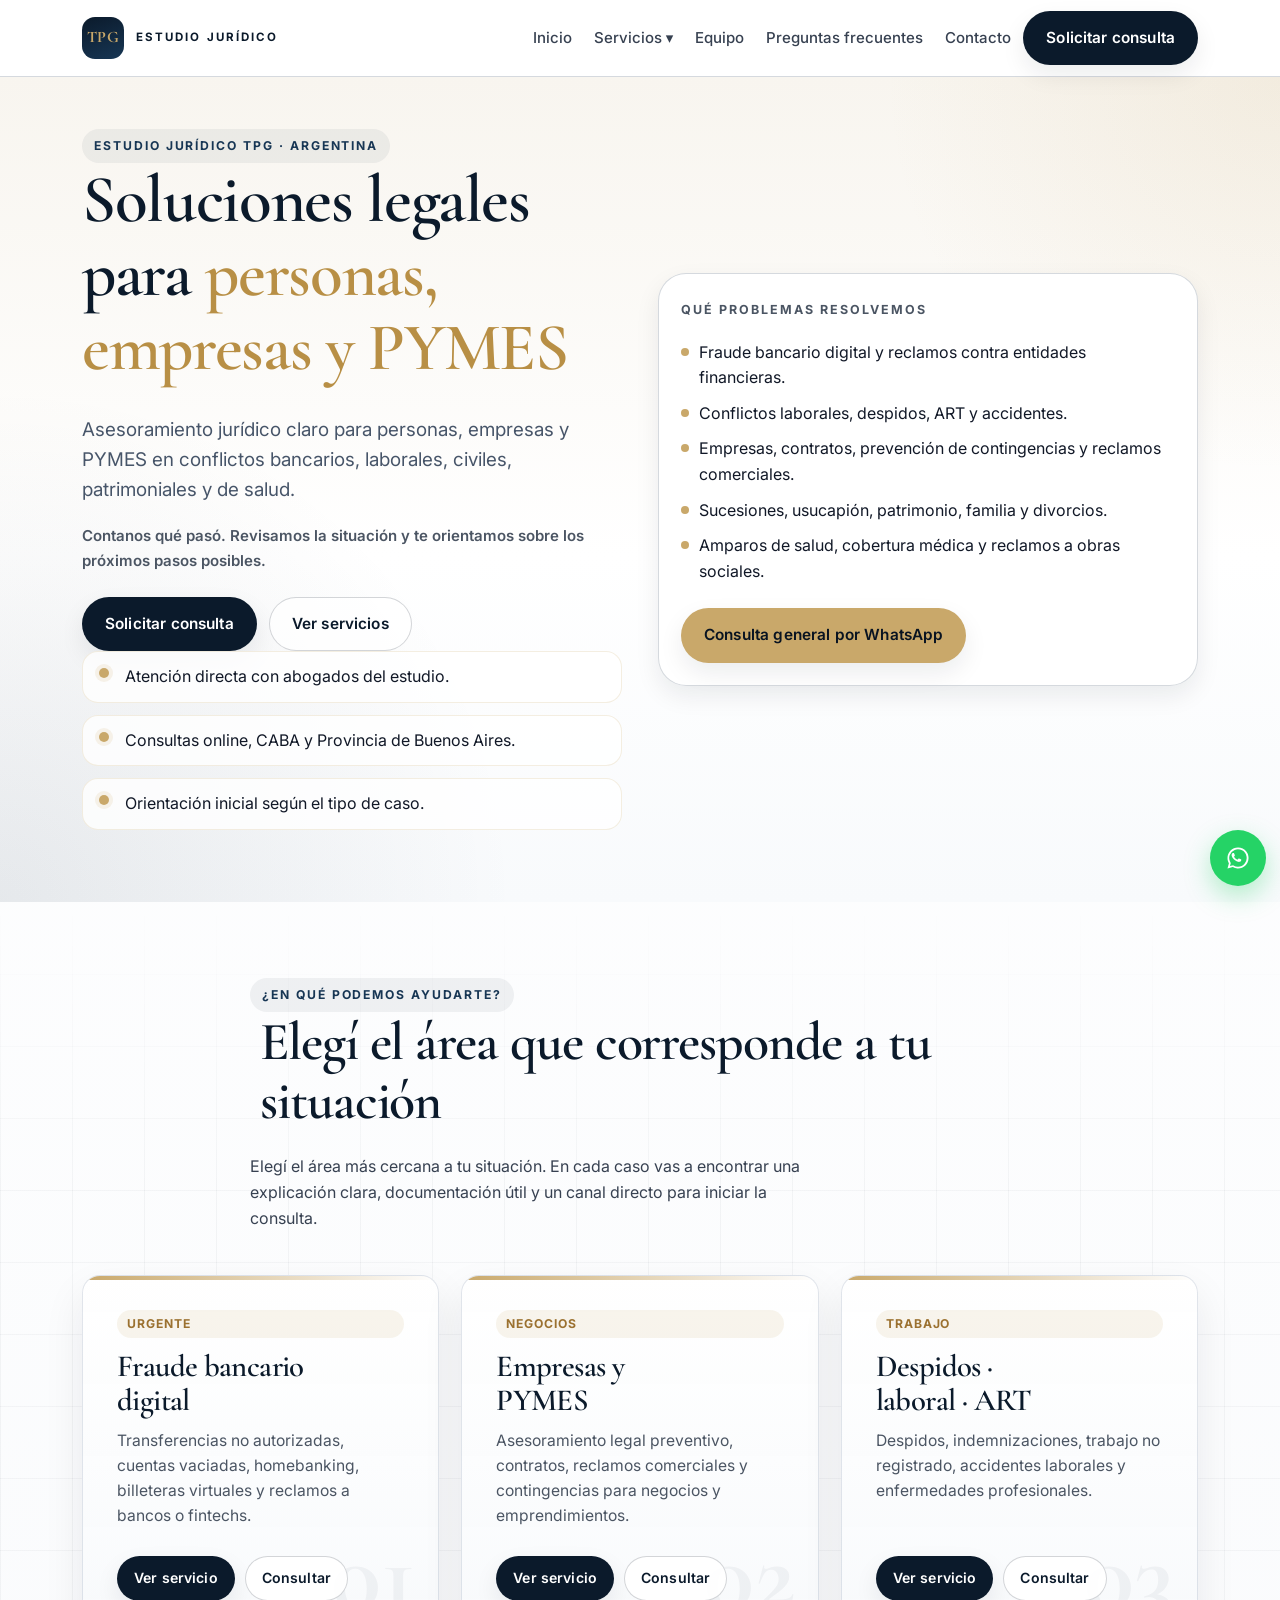
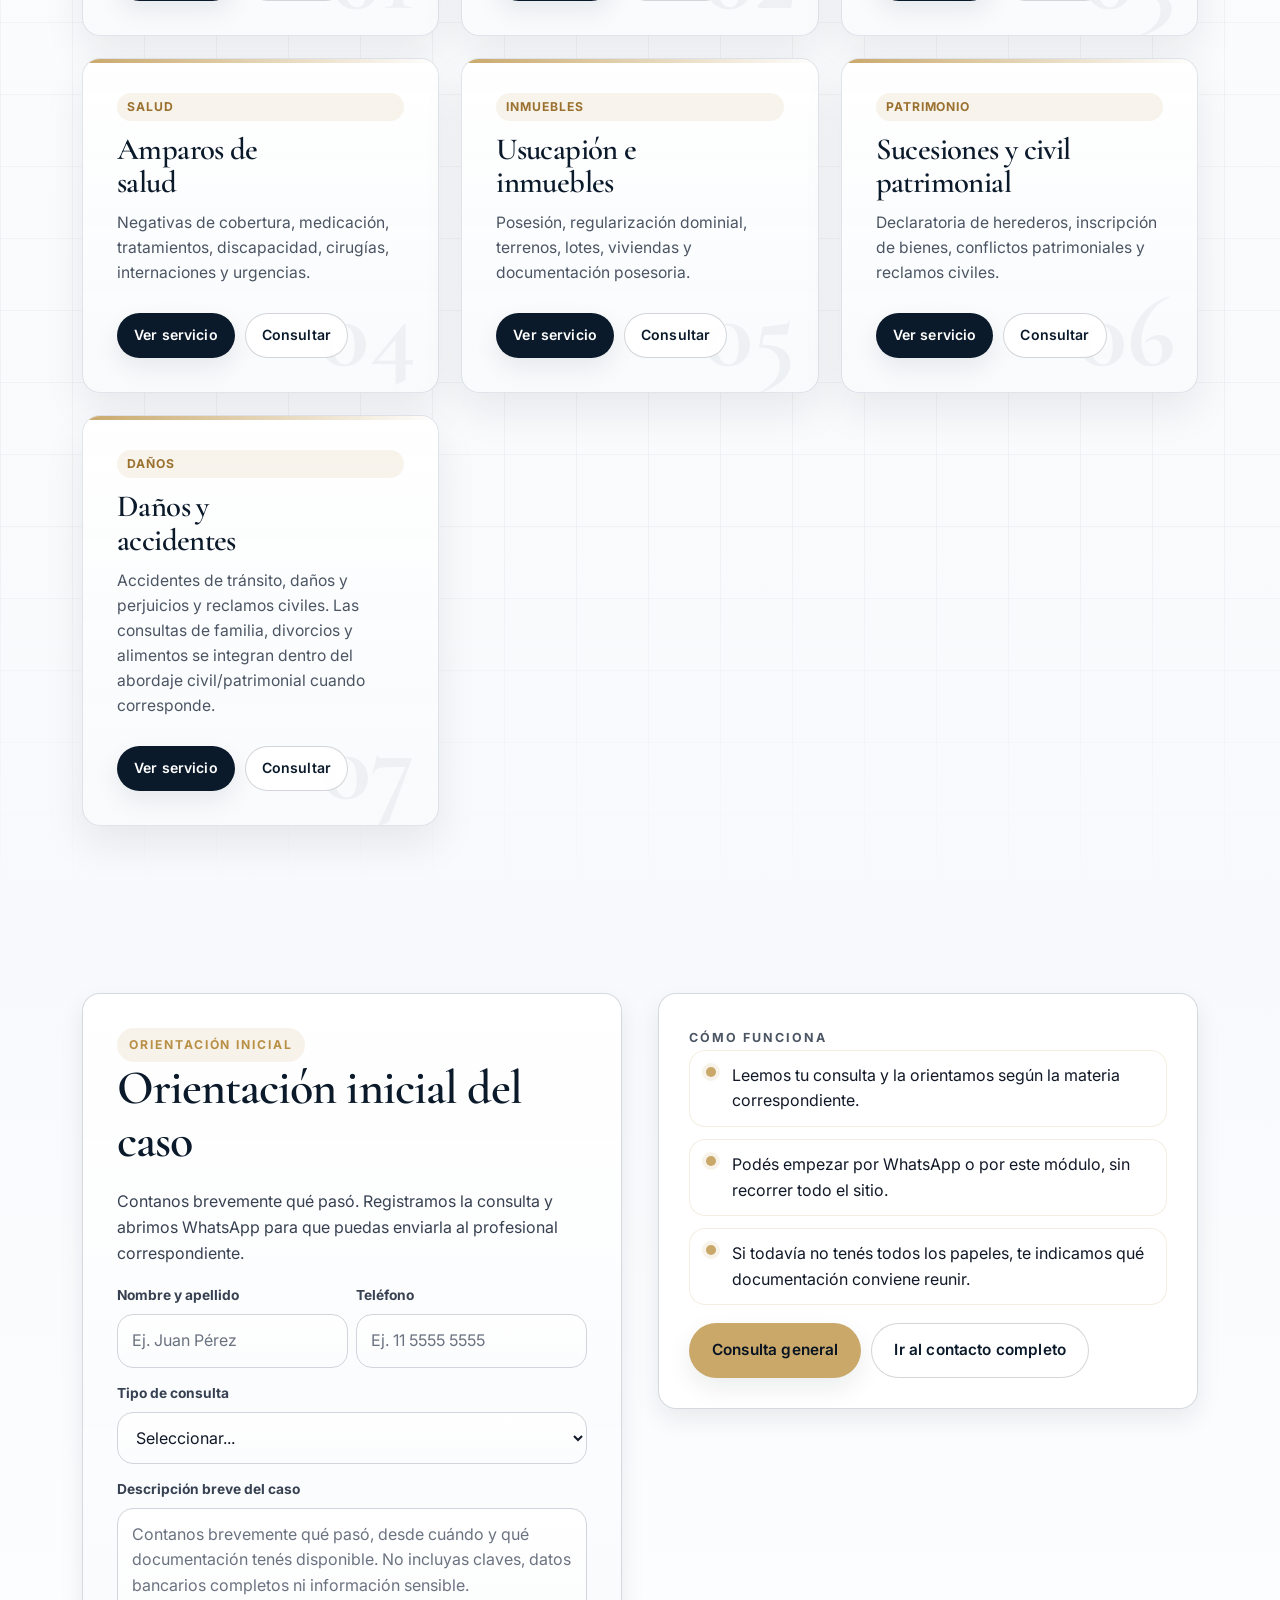
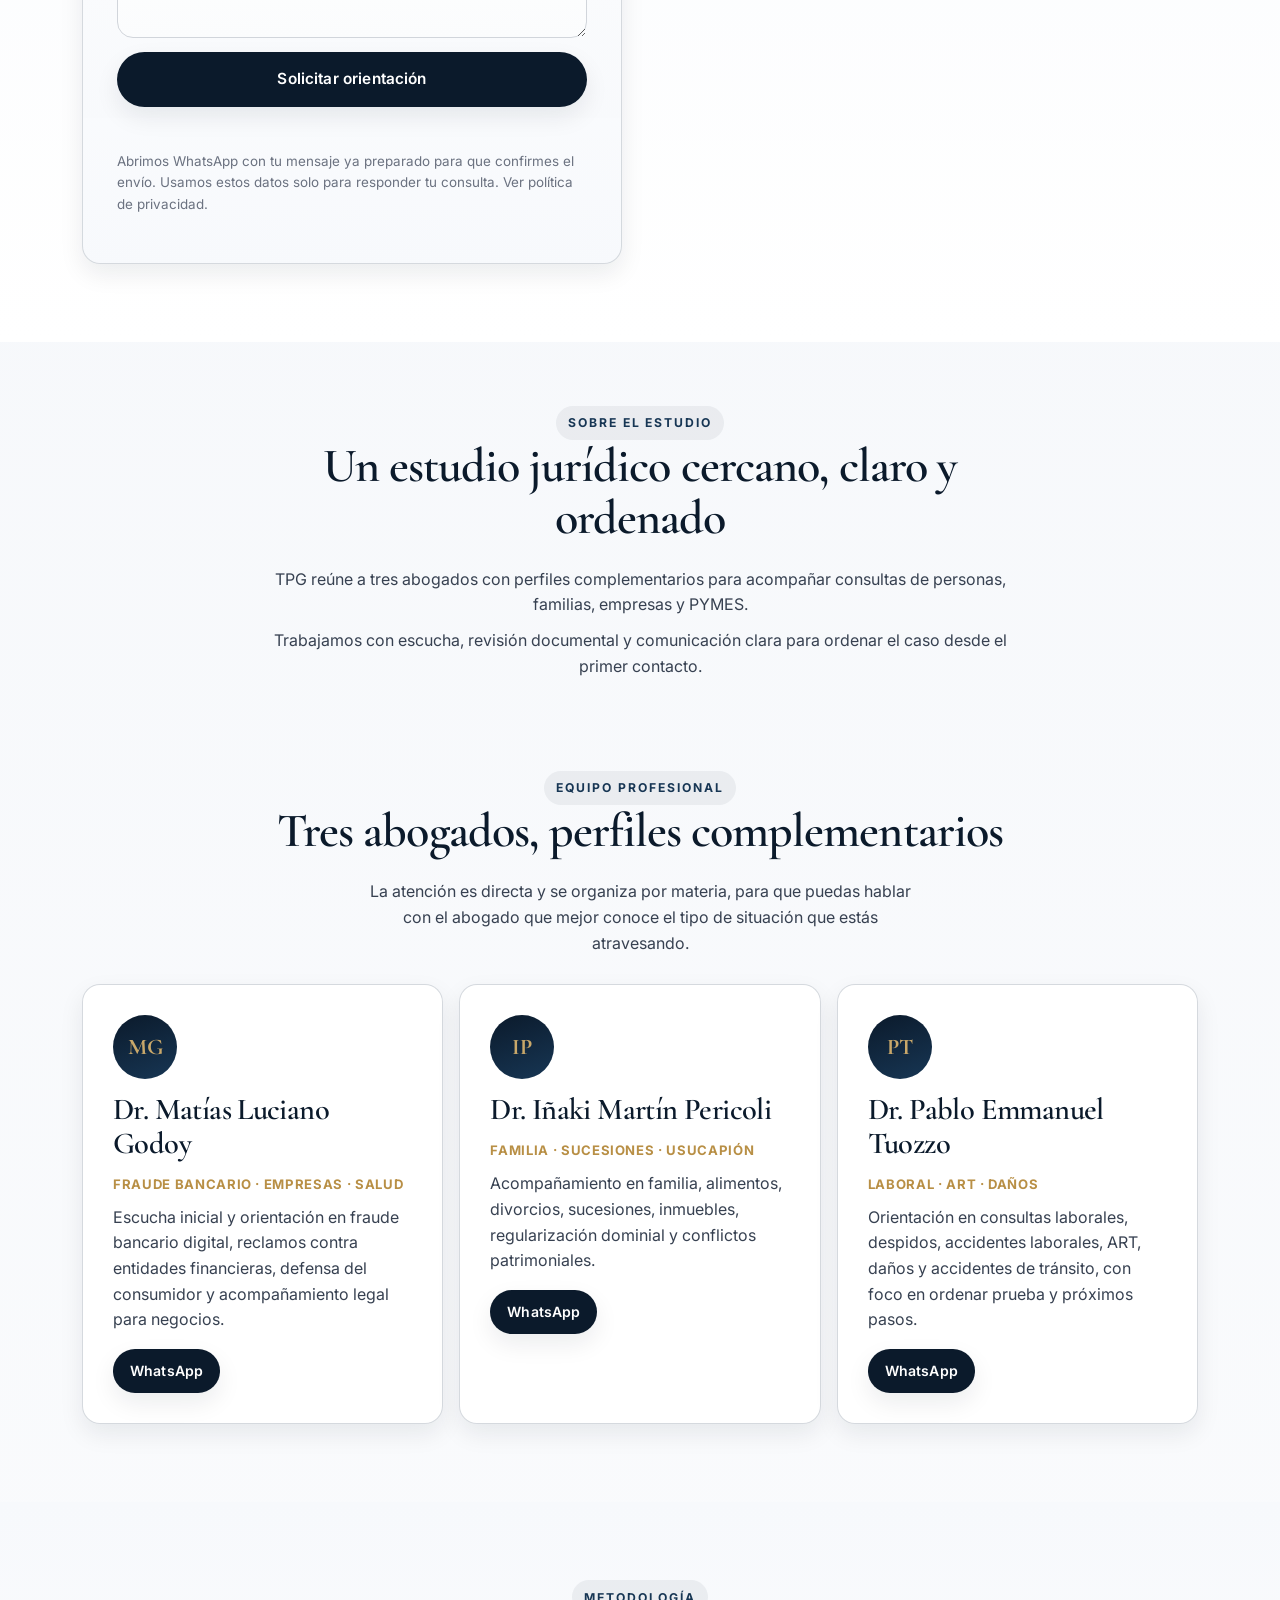
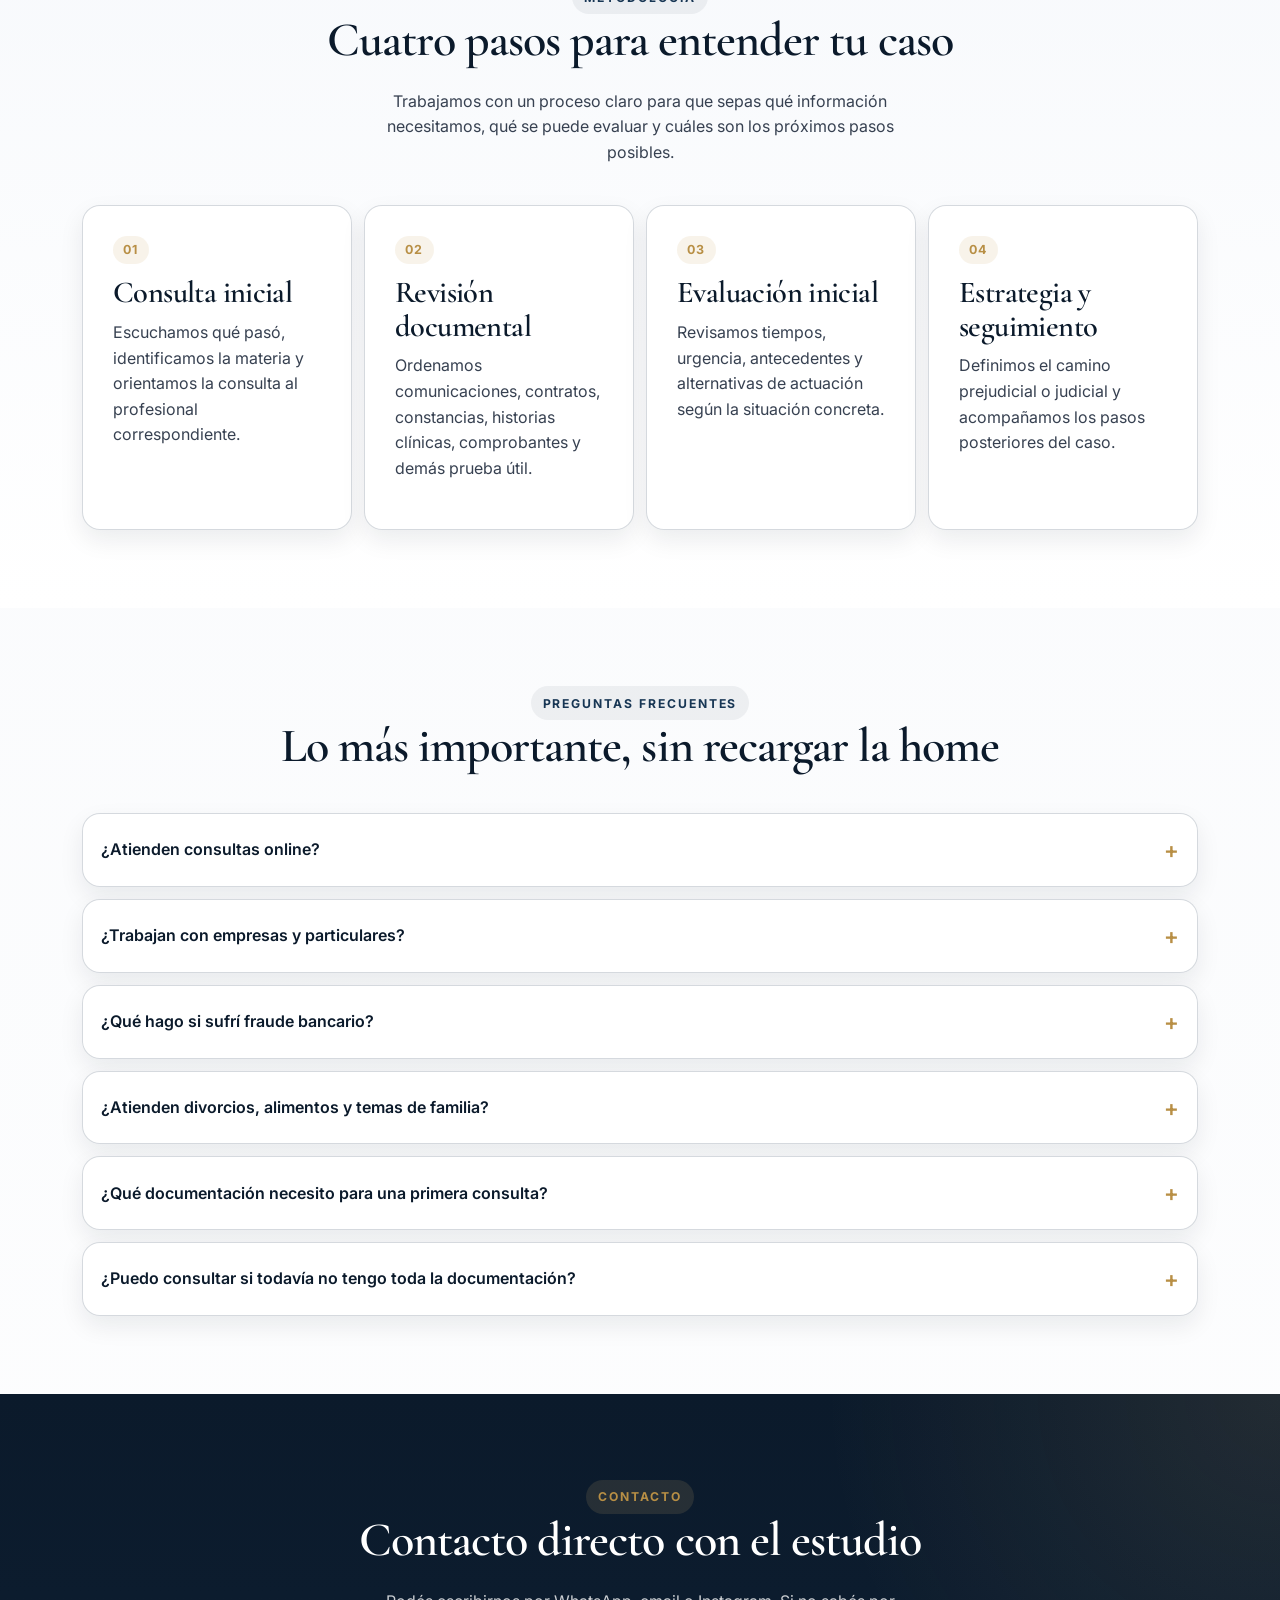
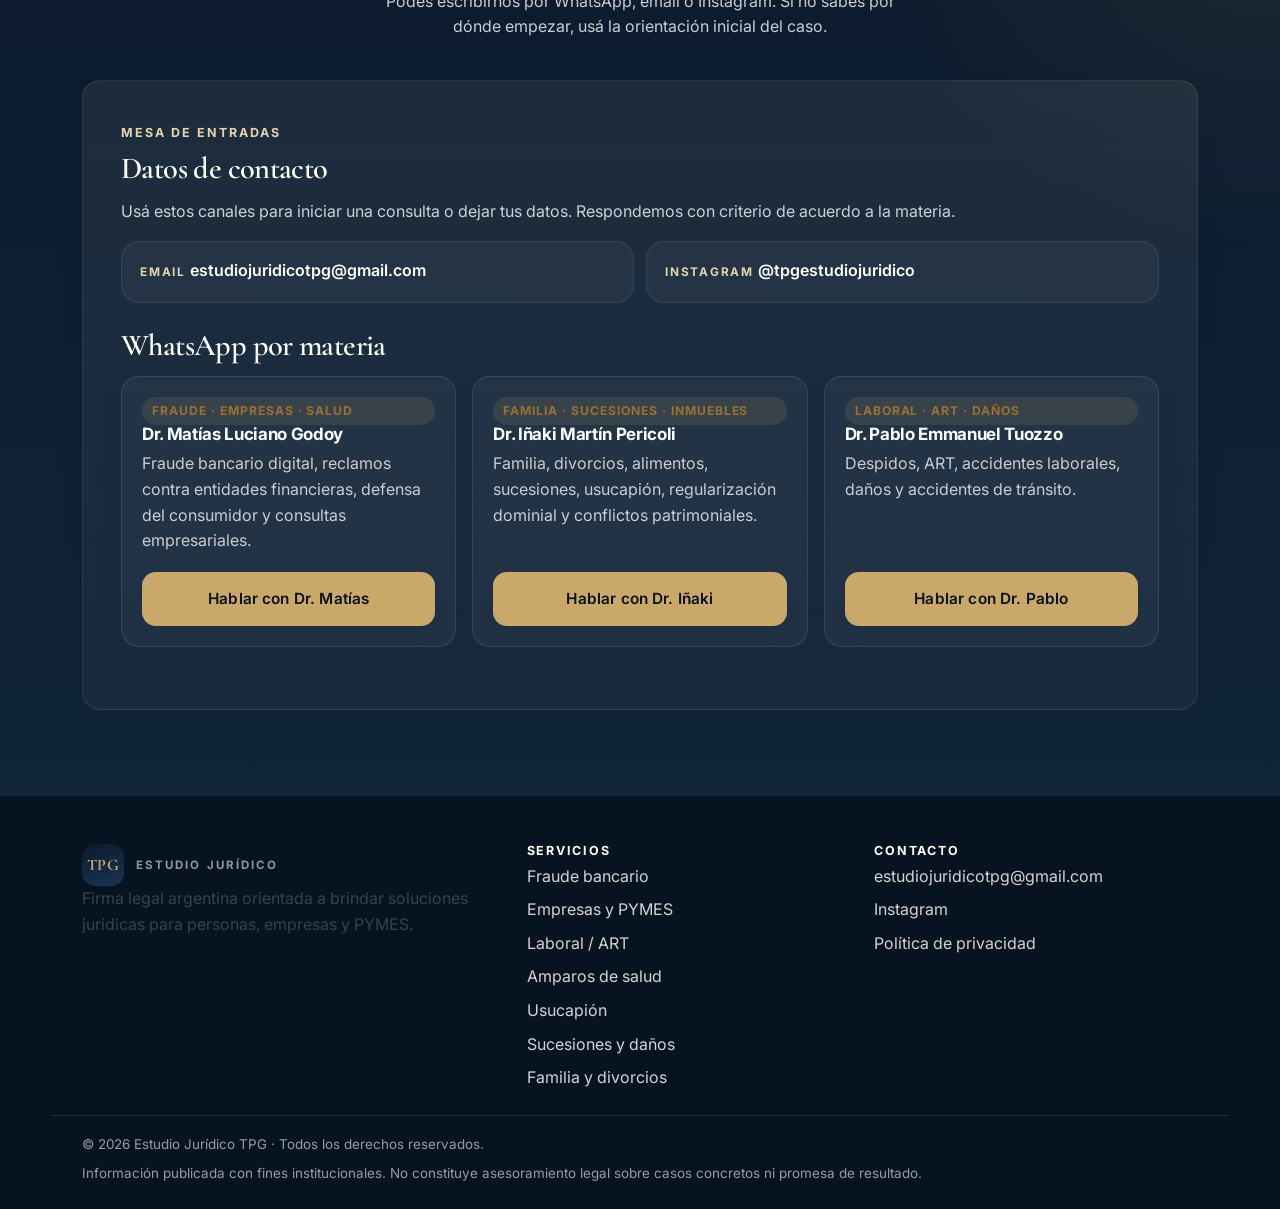
==== commit 5815a207: "Simplify contact flow and section hierarchy" ====
--- a/index.html
+++ b/index.html
@@ -559,15 +559,15 @@
       <div class="container">
         <header class="section__header reveal">
           <span class="eyebrow eyebrow--gold">Contacto</span>
-          <h2 id="contacto-title">Canales directos de contacto</h2>
-          <p>También podés escribir por WhatsApp o email. Si no sabés por dónde empezar, contanos brevemente la situación y te orientamos sobre el canal adecuado.</p>
+          <h2 id="contacto-title">Contacto directo con el estudio</h2>
+          <p>Podés escribirnos por WhatsApp, email o Instagram. Si no sabés por dónde empezar, usá la orientación inicial del caso.</p>
         </header>
 
         <div class="contact__grid">
           <aside class="contact__info reveal">
             <span class="contact__label">Mesa de entradas</span>
-            <h3>Canales directos</h3>
-            <p class="contact__summary">Canales directos para iniciar la consulta con contexto, orden y atención del profesional correspondiente.</p>
+            <h3>Datos de contacto</h3>
+            <p class="contact__summary">Usá estos canales para iniciar una consulta o dejar tus datos. Respondemos con criterio de acuerdo a la materia.</p>
 
             <ul class="contact__list">
               <li>
@@ -580,13 +580,7 @@
               </li>
             </ul>
 
-            <ul class="contact__trust" aria-label="Razones para consultar">
-              <li>Una primera escucha para ubicar el área jurídica correspondiente.</li>
-              <li>Orientación sobre documentación preliminar y pasos posibles.</li>
-              <li>Comunicación clara, prudente y enfocada en el caso concreto.</li>
-            </ul>
-
-            <h3>WhatsApp por profesional</h3>
+            <h3>WhatsApp por materia</h3>
             <div class="doctor-grid">
               <article class="doctor-card">
                 <span class="service-card__meta">Fraude · empresas · salud</span>
@@ -610,16 +604,6 @@
               </article>
             </div>
 
-            <h3>Consultas rápidas</h3>
-            <div class="shortcut-grid" aria-label="Consultas rápidas por materia">
-              <a href="https://wa.me/5491155857623?text=Hola%2C%20quiero%20hacer%20una%20consulta%20general%20con%20Estudio%20Jur%C3%ADdico%20TPG." target="_blank" rel="noopener">Consulta general</a>
-              <a href="https://wa.me/5491155857623?text=Hola%2C%20quiero%20hacer%20una%20consulta%20por%20fraude%20bancario%20digital%20con%20Estudio%20Jur%C3%ADdico%20TPG." target="_blank" rel="noopener">Fraude bancario</a>
-              <a href="https://wa.me/5491155857623?text=Hola%2C%20quiero%20hacer%20una%20consulta%20por%20asesoramiento%20legal%20para%20empresa%20o%20PYME." target="_blank" rel="noopener">Empresas / PYMES</a>
-              <a href="https://wa.me/5491154825455?text=Hola%2C%20quiero%20hacer%20una%20consulta%20por%20laboral%2C%20despido%20o%20ART%20con%20Estudio%20Jur%C3%ADdico%20TPG." target="_blank" rel="noopener">Laboral / ART</a>
-              <a href="https://wa.me/5491160231009?text=Hola%2C%20quiero%20hacer%20una%20consulta%20por%20familia%2C%20alimentos%20o%20divorcio%20con%20Estudio%20Jur%C3%ADdico%20TPG." target="_blank" rel="noopener">Familia / divorcios</a>
-              <a href="https://wa.me/5491160231009?text=Hola%2C%20quiero%20hacer%20una%20consulta%20por%20usucapi%C3%B3n%20o%20inmuebles%20con%20Estudio%20Jur%C3%ADdico%20TPG." target="_blank" rel="noopener">Usucapión</a>
-              <a href="https://wa.me/5491155857623?text=Hola%2C%20quiero%20hacer%20una%20consulta%20por%20amparo%20de%20salud%20con%20Estudio%20Jur%C3%ADdico%20TPG." target="_blank" rel="noopener">Amparo de salud</a>
-            </div>
           </aside>
 
           <form class="contact__form reveal js-contact-form" id="contactForm" data-origin="Home · contacto final" data-require-email="true" data-require-message="true" novalidate hidden>
--- a/styles.css
+++ b/styles.css
@@ -787,11 +787,29 @@
 }
 
 #estudio {
-  padding-bottom: clamp(36px, 4.5vw, 56px);
+  padding-top: clamp(42px, 5vw, 64px);
+  padding-bottom: clamp(28px, 3.5vw, 44px);
 }
 
 #equipo {
-  padding-top: clamp(40px, 5vw, 64px);
+  padding-top: clamp(28px, 3.8vw, 48px);
+}
+
+#estudio .section__header {
+  margin-bottom: 18px;
+}
+
+#estudio .section__header h2 {
+  max-width: 760px;
+  font-size: clamp(2rem, 4.4vw, 3rem);
+}
+
+#equipo .section__header {
+  margin-bottom: 28px;
+}
+
+#equipo .section__header h2 {
+  font-size: clamp(2rem, 4.3vw, 3rem);
 }
 
 .summary-grid .contact-card,
@@ -1795,6 +1813,11 @@
   gap: 14px;
 }
 
+#contacto .contact__trust,
+#contacto .shortcut-grid {
+  display: none;
+}
+
 #contacto .doctor-grid {
   grid-template-columns: repeat(3, minmax(0, 1fr));
   gap: 16px;
@@ -1817,11 +1840,15 @@
 }
 
 #contacto h3 {
-  margin-top: 22px;
+  margin-top: 26px;
 }
 
 #contacto .contact__label + h3 {
   margin-top: 8px;
+}
+
+#contacto .contact__list {
+  margin-bottom: 8px;
 }
 
 @media (min-width: 980px) {
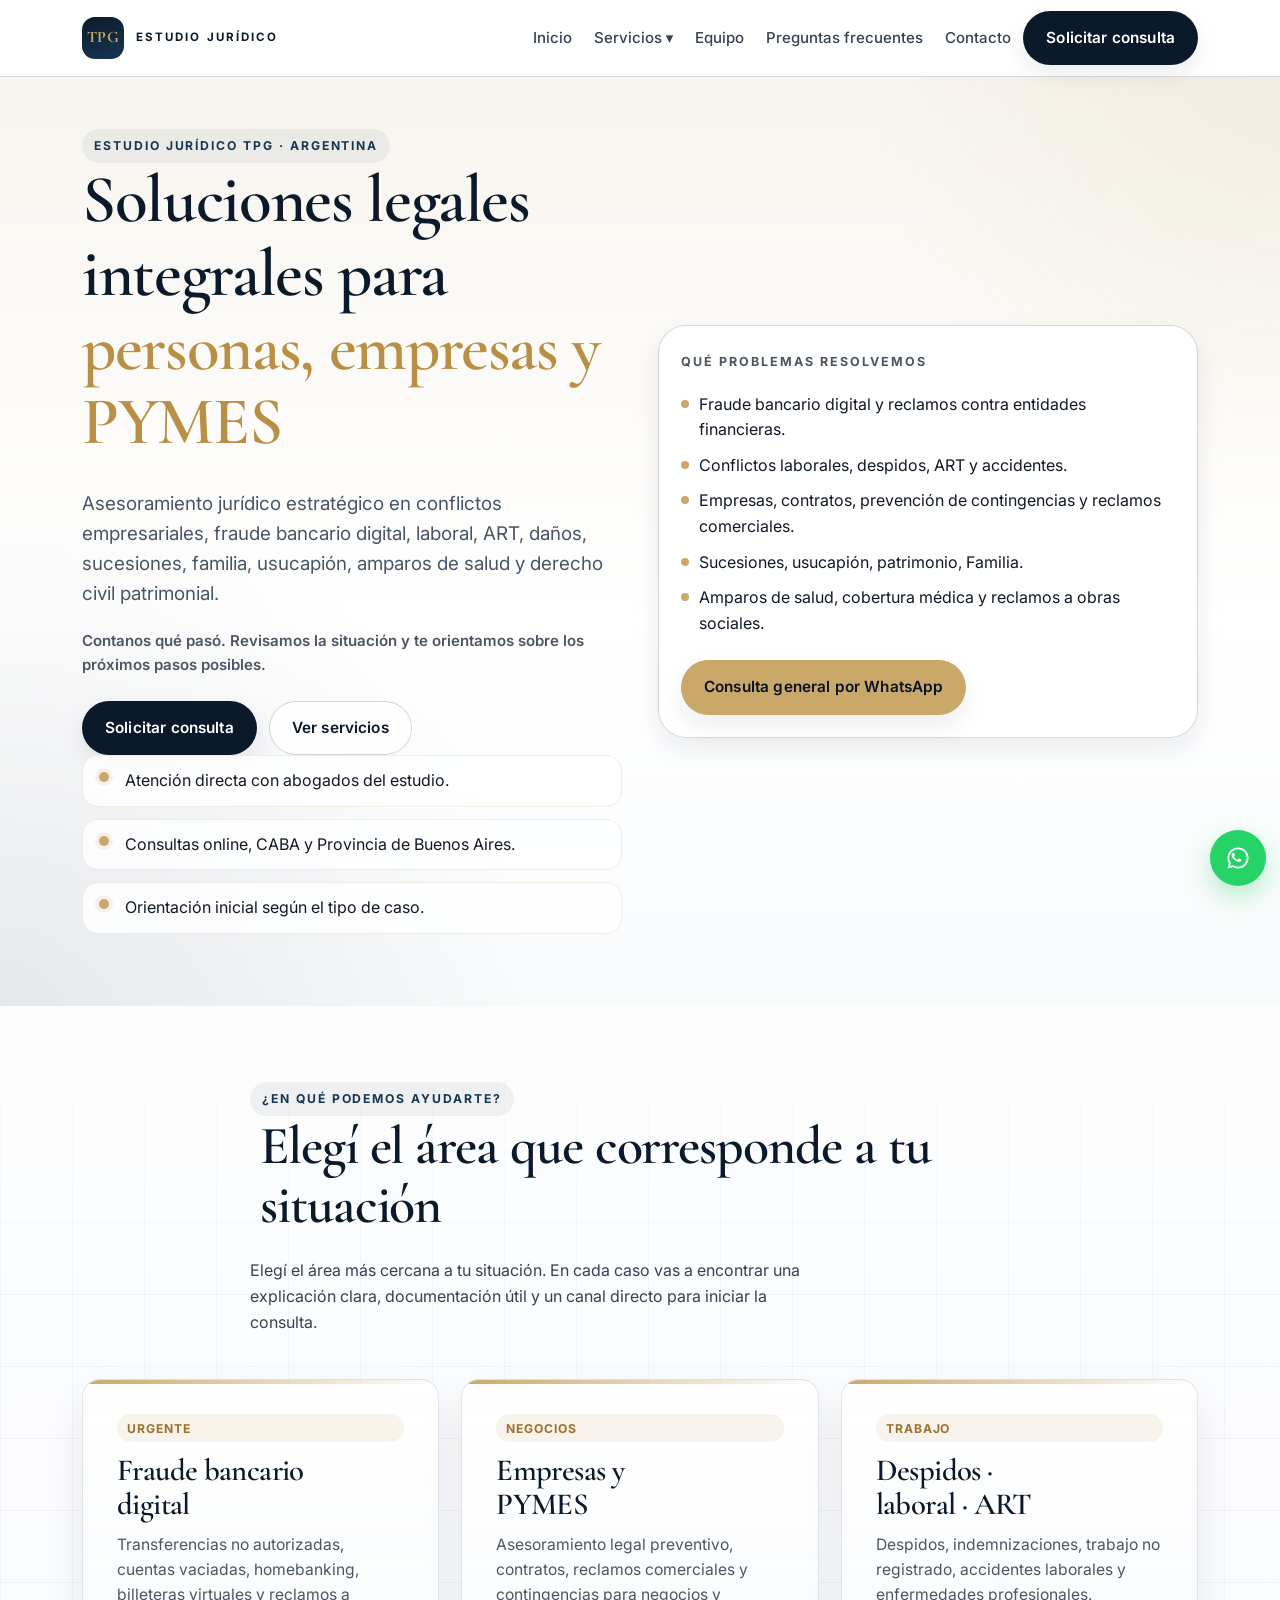
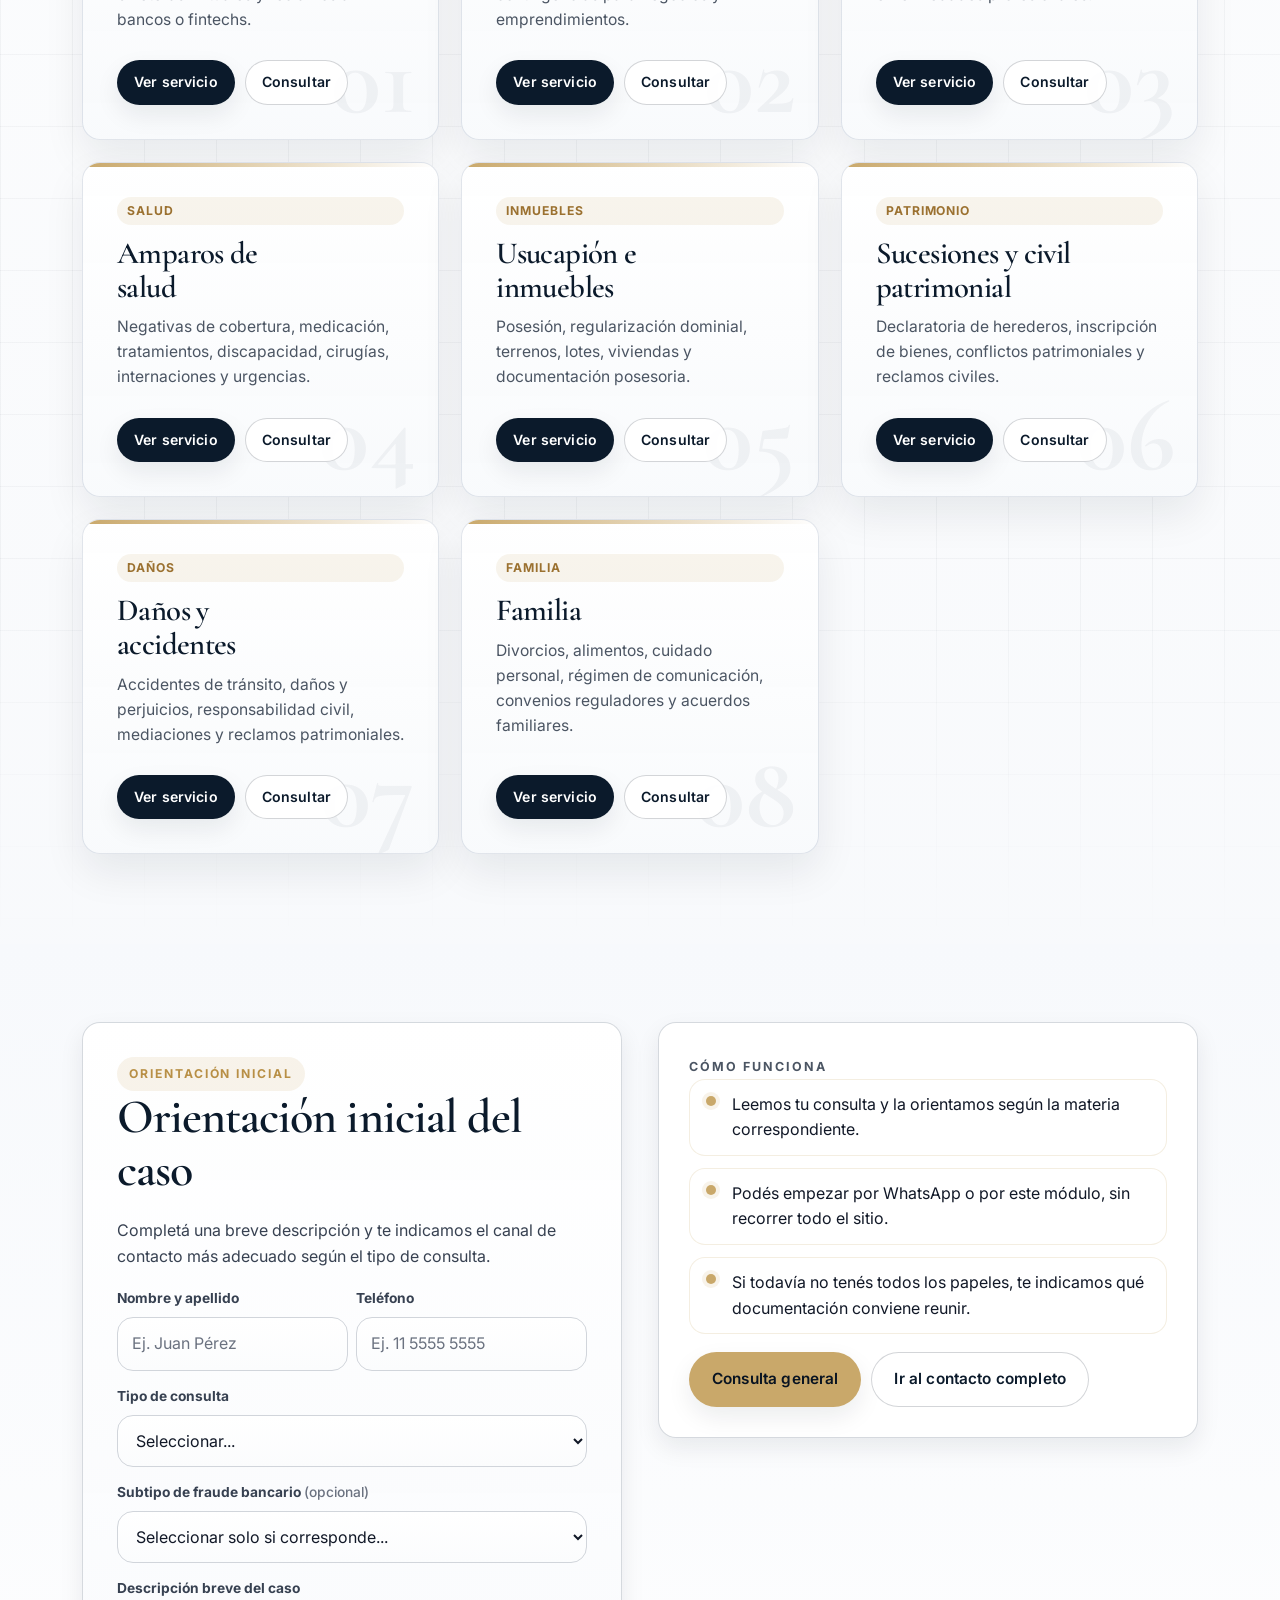
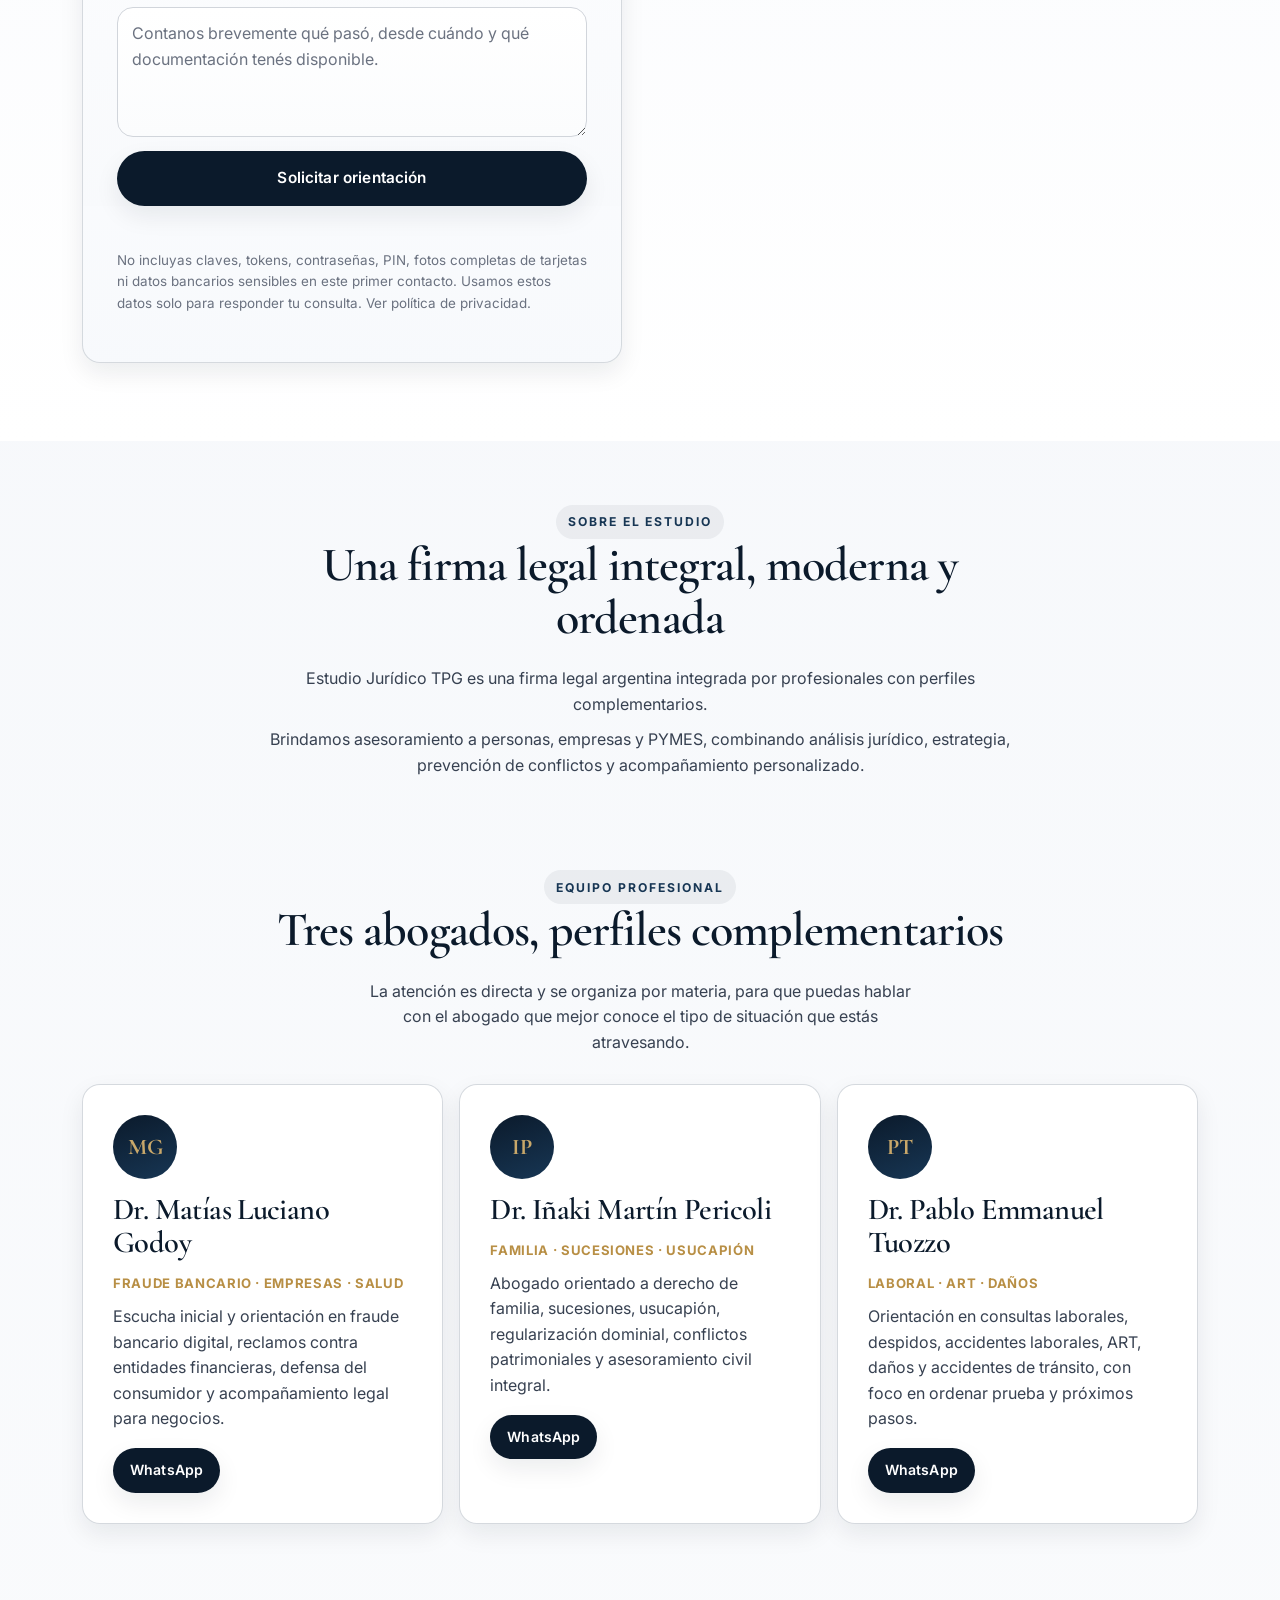
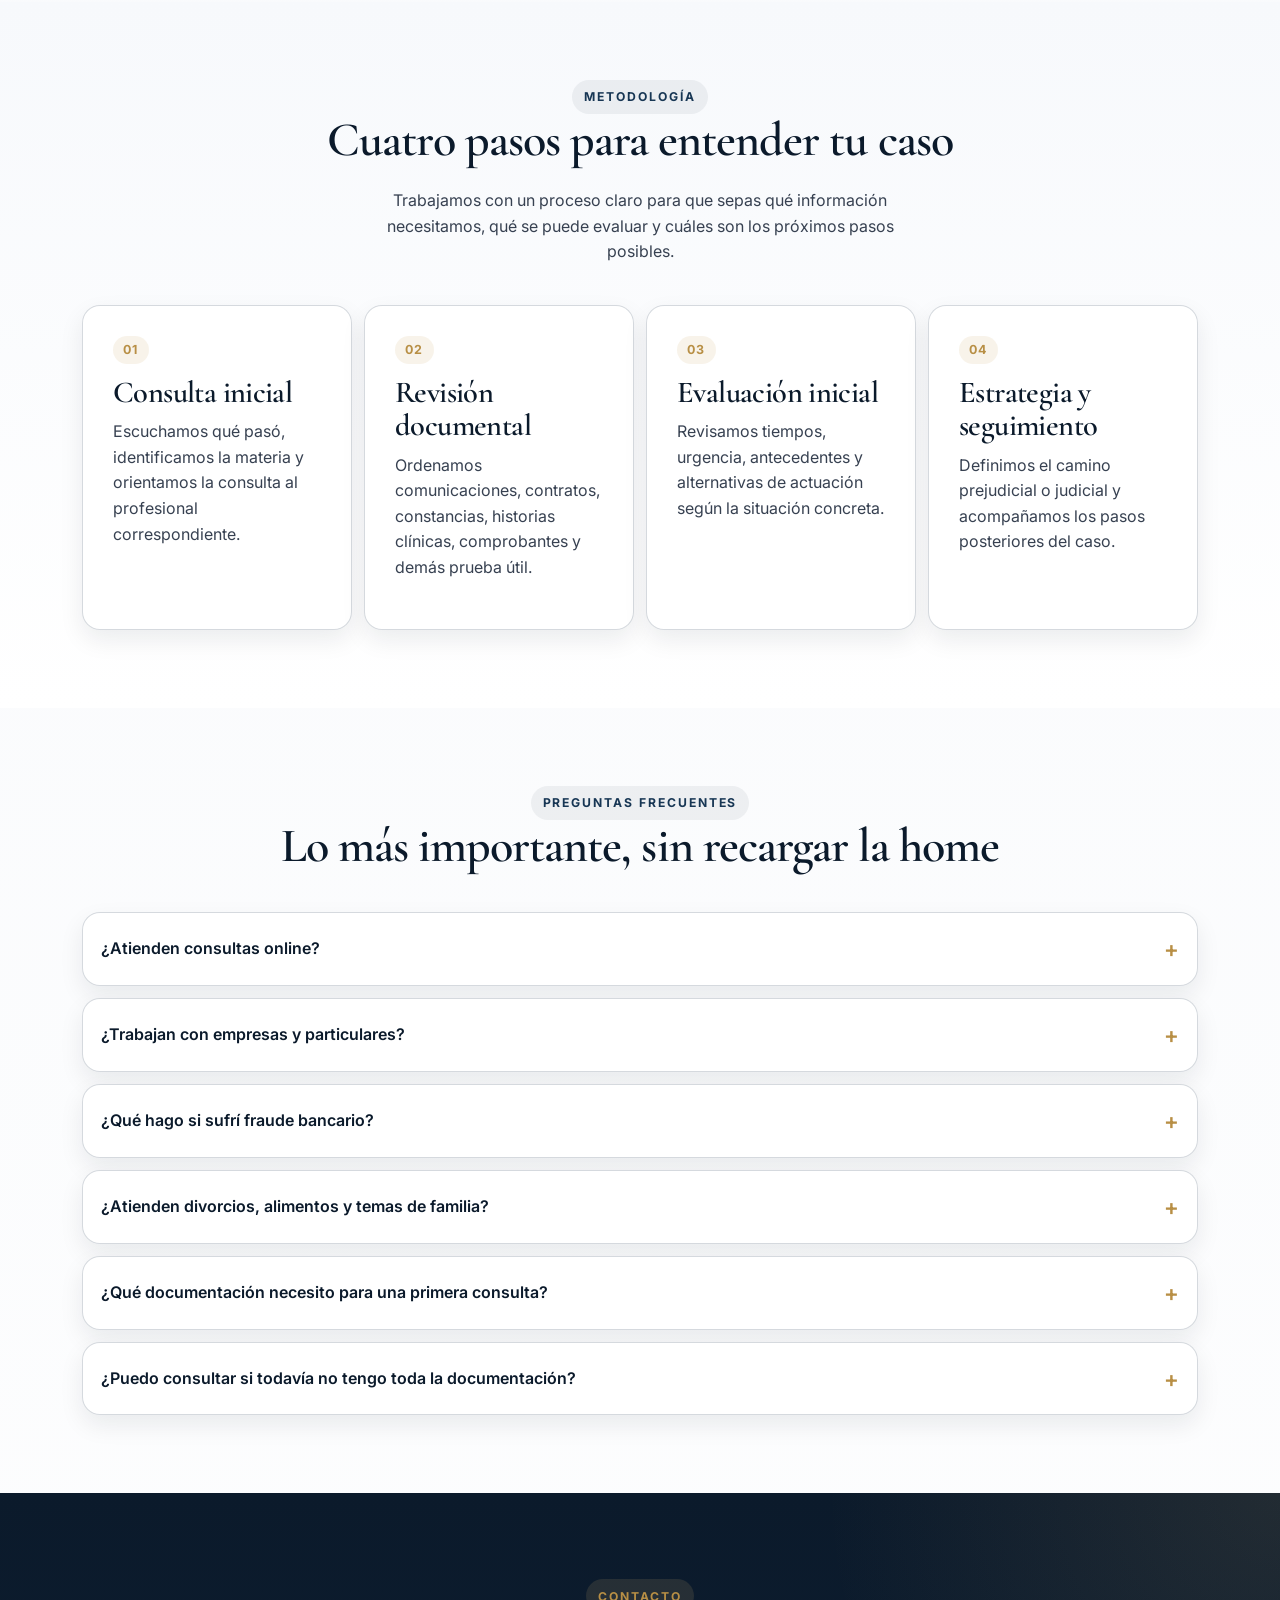
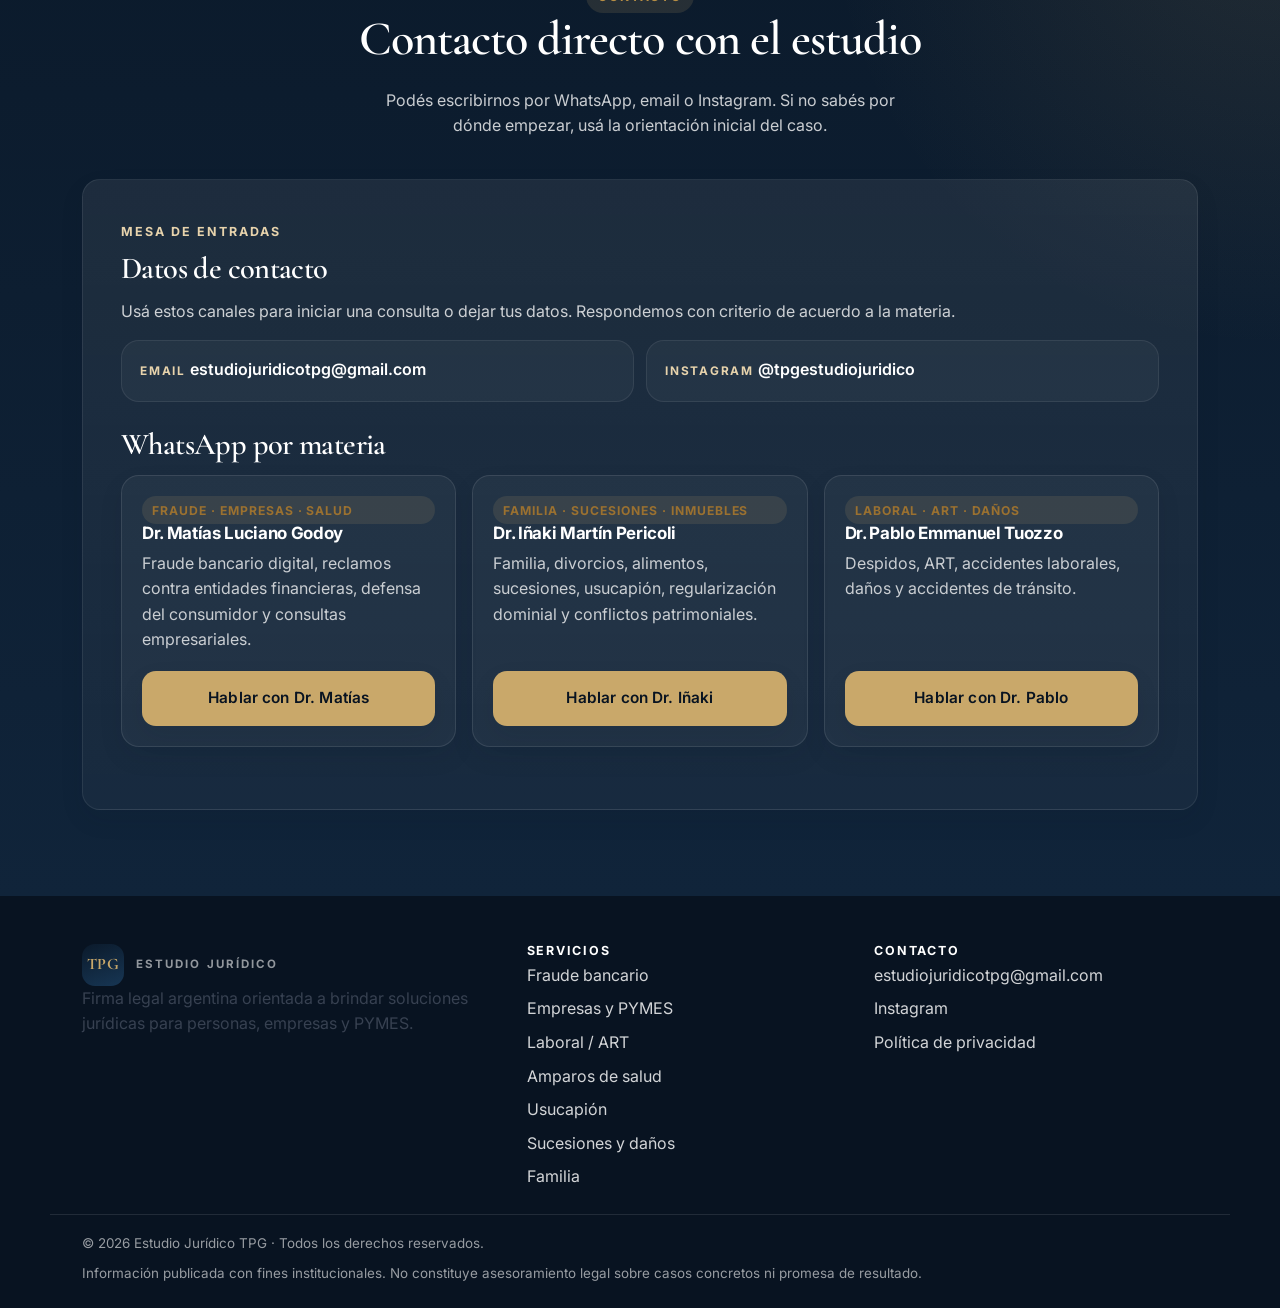
==== commit bec52176: "Optimize TPG website and add family service page" ====
--- a/index.html
+++ b/index.html
@@ -81,7 +81,7 @@
         "@type": "Person",
         "name": "Pablo Emmanuel Tuozzo",
         "jobTitle": "Abogado",
-        "telephone": "+5491154825455"
+        "telephone": "+5491154845455"
       }
     ]
   }
@@ -168,7 +168,7 @@
               <li><a href="/amparos-salud" role="menuitem">Amparos de salud</a></li>
               <li><a href="/usucapion" role="menuitem">Usucapión</a></li>
               <li><a href="/sucesiones-danos" role="menuitem">Sucesiones y daños</a></li>
-              <li><a href="/familia-divorcios" role="menuitem">Familia y divorcios</a></li>
+              <li><a href="/familia" role="menuitem">Familia</a></li>
             </ul>
           </li>
           <li><a href="#equipo">Equipo</a></li>
@@ -217,8 +217,8 @@
       <div class="container hero__grid">
         <div class="hero__content reveal">
           <span class="eyebrow">Estudio Jurídico TPG · Argentina</span>
-          <h1 id="hero-title" class="display">Soluciones legales para <span class="accent">personas, empresas y PYMES</span></h1>
-          <p class="lead">Asesoramiento jurídico claro para personas, empresas y PYMES en conflictos bancarios, laborales, civiles, patrimoniales y de salud.</p>
+          <h1 id="hero-title" class="display">Soluciones legales integrales para <span class="accent">personas, empresas y PYMES</span></h1>
+          <p class="lead">Asesoramiento jurídico estratégico en conflictos empresariales, fraude bancario digital, laboral, ART, daños, sucesiones, familia, usucapión, amparos de salud y derecho civil patrimonial.</p>
           <p class="hero__context">Contanos qué pasó. Revisamos la situación y te orientamos sobre los próximos pasos posibles.</p>
           <div class="hero__cta">
             <a class="btn btn--primary" href="#consulta-rapida">Solicitar consulta</a>
@@ -237,7 +237,7 @@
             <li><span class="dot"></span> Fraude bancario digital y reclamos contra entidades financieras.</li>
             <li><span class="dot"></span> Conflictos laborales, despidos, ART y accidentes.</li>
             <li><span class="dot"></span> Empresas, contratos, prevención de contingencias y reclamos comerciales.</li>
-            <li><span class="dot"></span> Sucesiones, usucapión, patrimonio, familia y divorcios.</li>
+            <li><span class="dot"></span> Sucesiones, usucapión, patrimonio, Familia.</li>
             <li><span class="dot"></span> Amparos de salud, cobertura médica y reclamos a obras sociales.</li>
           </ul>
           <div class="hero__cta">
@@ -282,7 +282,7 @@
             <p>Despidos, indemnizaciones, trabajo no registrado, accidentes laborales y enfermedades profesionales.</p>
             <div class="segment-card__actions">
               <a class="btn btn--primary btn--sm" href="/laboral-art">Ver servicio</a>
-              <a class="btn btn--ghost btn--sm" href="https://wa.me/5491154825455?text=Hola%2C%20quiero%20hacer%20una%20consulta%20por%20laboral%2C%20despido%20o%20ART%20con%20Estudio%20Jur%C3%ADdico%20TPG." target="_blank" rel="noopener">Consultar</a>
+              <a class="btn btn--ghost btn--sm" href="https://wa.me/5491154845455?text=Hola%2C%20quiero%20hacer%20una%20consulta%20por%20laboral%2C%20despido%20o%20ART%20con%20Estudio%20Jur%C3%ADdico%20TPG." target="_blank" rel="noopener">Consultar</a>
             </div>
           </article>
 
@@ -319,10 +319,20 @@
           <article class="segment-card reveal">
             <span class="service-card__meta">Daños</span>
             <h3>Daños y accidentes</h3>
-            <p>Accidentes de tránsito, daños y perjuicios y reclamos civiles. Las consultas de familia, divorcios y alimentos se integran dentro del abordaje civil/patrimonial cuando corresponde.</p>
+            <p>Accidentes de tránsito, daños y perjuicios, responsabilidad civil, mediaciones y reclamos patrimoniales.</p>
             <div class="segment-card__actions">
               <a class="btn btn--primary btn--sm" href="/sucesiones-danos">Ver servicio</a>
-              <a class="btn btn--ghost btn--sm" href="https://wa.me/5491154825455?text=Hola%2C%20quiero%20hacer%20una%20consulta%20por%20da%C3%B1os%20o%20accidente%20con%20Estudio%20Jur%C3%ADdico%20TPG." target="_blank" rel="noopener">Consultar</a>
+              <a class="btn btn--ghost btn--sm" href="https://wa.me/5491154845455?text=Hola%2C%20quiero%20hacer%20una%20consulta%20por%20da%C3%B1os%20o%20accidente%20con%20Estudio%20Jur%C3%ADdico%20TPG." target="_blank" rel="noopener">Consultar</a>
+            </div>
+          </article>
+
+          <article class="segment-card reveal">
+            <span class="service-card__meta">Familia</span>
+            <h3>Familia</h3>
+            <p>Divorcios, alimentos, cuidado personal, régimen de comunicación, convenios reguladores y acuerdos familiares.</p>
+            <div class="segment-card__actions">
+              <a class="btn btn--primary btn--sm" href="/familia">Ver servicio</a>
+              <a class="btn btn--ghost btn--sm" href="https://wa.me/5491160231009?text=Hola%20I%C3%B1aki%2C%20quiero%20hacer%20una%20consulta%20por%20un%20tema%20de%20familia%20con%20Estudio%20Jur%C3%ADdico%20TPG." target="_blank" rel="noopener">Consultar</a>
             </div>
           </article>
         </div>
@@ -335,7 +345,7 @@
           <div class="quick-form__header">
             <span class="eyebrow eyebrow--gold">Orientación inicial</span>
             <h2 id="quick-form-title">Orientación inicial del caso</h2>
-            <p>Contanos brevemente qué pasó. Registramos la consulta y abrimos WhatsApp para que puedas enviarla al profesional correspondiente.</p>
+            <p>Completá una breve descripción y te indicamos el canal de contacto más adecuado según el tipo de consulta.</p>
           </div>
 
           <form class="js-contact-form" data-origin="Web estudiojuridicotpg.com.ar · orientación inicial" data-require-message="true" aria-label="Orientación inicial del caso">
@@ -361,17 +371,31 @@
                 <option>Usucapión / inmuebles</option>
                 <option>Sucesiones / civil patrimonial</option>
                 <option>Daños / accidentes</option>
-                <option>Familia / divorcios</option>
+                <option>Familia / divorcio / alimentos</option>
                 <option>Otro</option>
               </select>
             </div>
             <div class="field">
+              <label for="q-subtipo">Subtipo de fraude bancario <span class="optional">(opcional)</span></label>
+              <select id="q-subtipo" name="subtipo">
+                <option value="">Seleccionar solo si corresponde...</option>
+                <option>Transferencia no autorizada</option>
+                <option>Crédito/préstamo no solicitado</option>
+                <option>Compra desconocida</option>
+                <option>Cuenta vaciada</option>
+                <option>Billetera virtual / fintech</option>
+                <option>Reclamo bancario rechazado</option>
+                <option>Adulto mayor afectado</option>
+                <option>Otro fraude financiero</option>
+              </select>
+            </div>
+            <div class="field">
               <label for="q-msg">Descripción breve del caso</label>
-              <textarea id="q-msg" name="mensaje" rows="4" placeholder="Contanos brevemente qué pasó, desde cuándo y qué documentación tenés disponible. No incluyas claves, datos bancarios completos ni información sensible." required></textarea>
+              <textarea id="q-msg" name="mensaje" rows="4" placeholder="Contanos brevemente qué pasó, desde cuándo y qué documentación tenés disponible." required></textarea>
             </div>
             <button class="btn btn--primary btn--block" type="submit">Solicitar orientación</button>
             <p class="form-status" role="status" aria-live="polite"></p>
-            <p class="form-note">Abrimos WhatsApp con tu mensaje ya preparado para que confirmes el envío. Usamos estos datos solo para responder tu consulta. Ver <a href="/privacidad">política de privacidad</a>.</p>
+            <p class="form-note">No incluyas claves, tokens, contraseñas, PIN, fotos completas de tarjetas ni datos bancarios sensibles en este primer contacto. Usamos estos datos solo para responder tu consulta. Ver <a href="/privacidad">política de privacidad</a>.</p>
           </form>
         </div>
 
@@ -394,11 +418,11 @@
       <div class="container">
         <header class="section__header reveal">
           <span class="eyebrow">Sobre el estudio</span>
-          <h2 id="estudio-title">Un estudio jurídico cercano, claro y ordenado</h2>
+          <h2 id="estudio-title">Una firma legal integral, moderna y ordenada</h2>
         </header>
         <div class="about-compact reveal">
-          <p>TPG reúne a tres abogados con perfiles complementarios para acompañar consultas de personas, familias, empresas y PYMES.</p>
-          <p>Trabajamos con escucha, revisión documental y comunicación clara para ordenar el caso desde el primer contacto.</p>
+          <p>Estudio Jurídico TPG es una firma legal argentina integrada por profesionales con perfiles complementarios.</p>
+          <p>Brindamos asesoramiento a personas, empresas y PYMES, combinando análisis jurídico, estrategia, prevención de conflictos y acompañamiento personalizado.</p>
         </div>
       </div>
     </section>
@@ -437,7 +461,7 @@
             <p>Consultas patrimoniales y familiares que requieren ordenar documentación, tiempos y estrategia antes de avanzar.</p>
             <div class="service-card__actions">
               <a class="btn btn--primary btn--sm" href="/sucesiones-danos">Sucesiones y daños</a>
-              <a class="btn btn--ghost btn--sm" href="/familia-divorcios">Familia</a>
+              <a class="btn btn--ghost btn--sm" href="/familia">Familia</a>
             </div>
           </article>
         </div>
@@ -467,7 +491,7 @@
             <div class="team__avatar" aria-hidden="true">IP</div>
             <h3>Dr. Iñaki Martín Pericoli</h3>
             <p class="team__role">Familia · Sucesiones · Usucapión</p>
-            <p>Acompañamiento en familia, alimentos, divorcios, sucesiones, inmuebles, regularización dominial y conflictos patrimoniales.</p>
+            <p>Abogado orientado a derecho de familia, sucesiones, usucapión, regularización dominial, conflictos patrimoniales y asesoramiento civil integral.</p>
             <div class="team__links">
               <a class="btn btn--primary btn--sm" href="https://wa.me/5491160231009?text=Hola%20Dr.%20I%C3%B1aki%2C%20quiero%20hacer%20una%20consulta%20legal%20con%20Estudio%20Jur%C3%ADdico%20TPG." target="_blank" rel="noopener">WhatsApp</a>
             </div>
@@ -479,7 +503,7 @@
             <p class="team__role">Laboral · ART · Daños</p>
             <p>Orientación en consultas laborales, despidos, accidentes laborales, ART, daños y accidentes de tránsito, con foco en ordenar prueba y próximos pasos.</p>
             <div class="team__links">
-              <a class="btn btn--primary btn--sm" href="https://wa.me/5491154825455?text=Hola%20Dr.%20Pablo%2C%20quiero%20hacer%20una%20consulta%20legal%20con%20Estudio%20Jur%C3%ADdico%20TPG." target="_blank" rel="noopener">WhatsApp</a>
+              <a class="btn btn--primary btn--sm" href="https://wa.me/5491154845455?text=Hola%20Dr.%20Pablo%2C%20quiero%20hacer%20una%20consulta%20legal%20con%20Estudio%20Jur%C3%ADdico%20TPG." target="_blank" rel="noopener">WhatsApp</a>
             </div>
           </article>
         </div>
@@ -541,7 +565,7 @@
           </details>
           <details>
             <summary>¿Atienden divorcios, alimentos y temas de familia?</summary>
-            <p>Sí. Se interviene en divorcios, régimen de alimentos, cuidado personal, régimen de comunicación y conflictos patrimoniales vinculados a la familia.</p>
+            <p>Sí. El estudio brinda asesoramiento en asuntos de familia, incluyendo divorcios, alimentos, cuidado personal, régimen de comunicación y convenios reguladores. La primera consulta permite ordenar la situación y evaluar los próximos pasos.</p>
           </details>
           <details>
             <summary>¿Qué documentación necesito para una primera consulta?</summary>
@@ -600,7 +624,7 @@
                 <span class="service-card__meta">Laboral · ART · daños</span>
                 <h4>Dr. Pablo Emmanuel Tuozzo</h4>
                 <p>Despidos, ART, accidentes laborales, daños y accidentes de tránsito.</p>
-                <a class="btn btn--gold btn--block" href="https://wa.me/5491154825455?text=Hola%20Dr.%20Pablo%2C%20te%20escribo%20desde%20Estudio%20Jur%C3%ADdico%20TPG%20por%20una%20consulta." target="_blank" rel="noopener">Hablar con Dr. Pablo</a>
+                <a class="btn btn--gold btn--block" href="https://wa.me/5491154845455?text=Hola%20Dr.%20Pablo%2C%20te%20escribo%20desde%20Estudio%20Jur%C3%ADdico%20TPG%20por%20una%20consulta." target="_blank" rel="noopener">Hablar con Dr. Pablo</a>
               </article>
             </div>
 
@@ -637,7 +661,7 @@
                 <option>Fraude bancario</option>
                 <option>Despidos / laboral / ART</option>
                 <option>Daños / accidentes</option>
-                <option>Familia / divorcios</option>
+                <option>Familia / divorcio / alimentos</option>
                 <option>Alimentos</option>
                 <option>Sucesiones / civil patrimonial</option>
                 <option>Usucapión / inmuebles</option>
@@ -681,7 +705,7 @@
           <li><a href="/amparos-salud">Amparos de salud</a></li>
           <li><a href="/usucapion">Usucapión</a></li>
           <li><a href="/sucesiones-danos">Sucesiones y daños</a></li>
-          <li><a href="/familia-divorcios">Familia y divorcios</a></li>
+          <li><a href="/familia">Familia</a></li>
         </ul>
       </div>
 
--- a/styles.css
+++ b/styles.css
@@ -713,6 +713,11 @@
   font-weight: 700;
 }
 
+.optional {
+  color: var(--gray-500);
+  font-weight: 500;
+}
+
 .field input,
 .field select,
 .field textarea {
